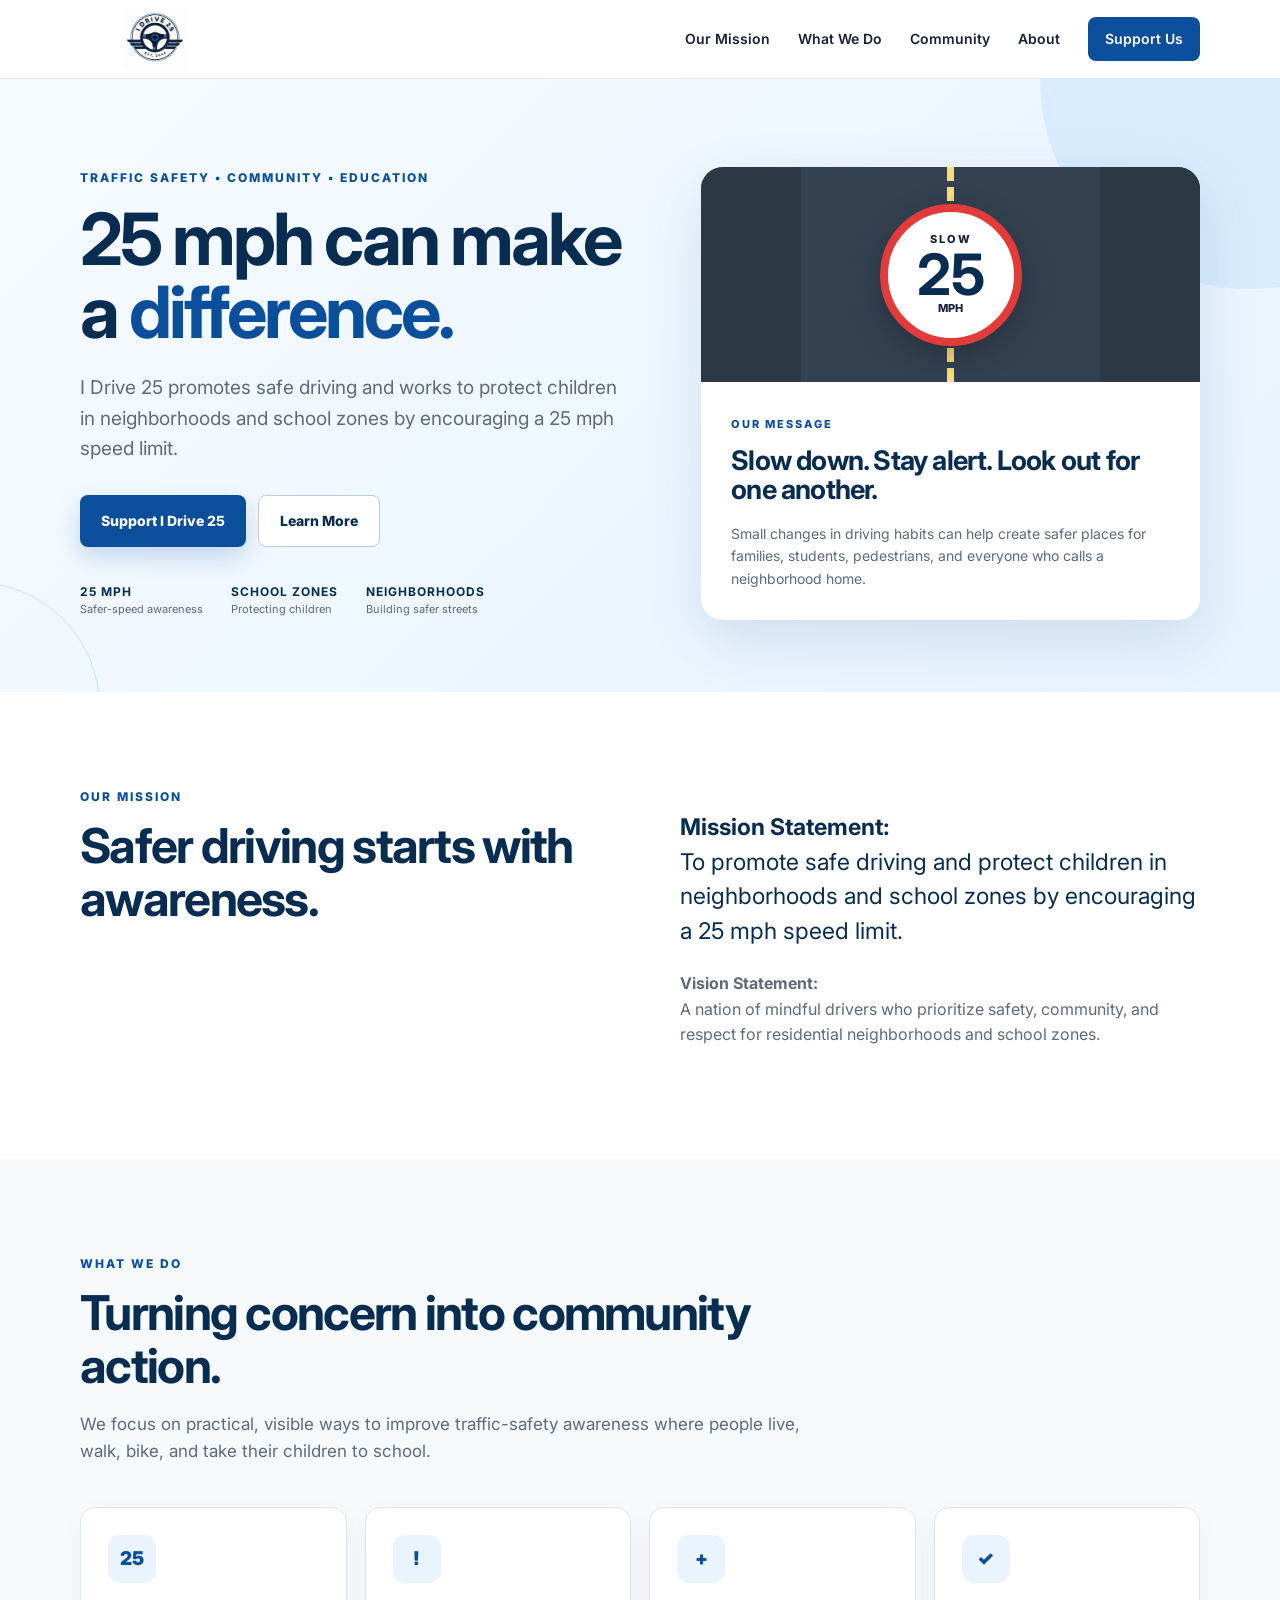
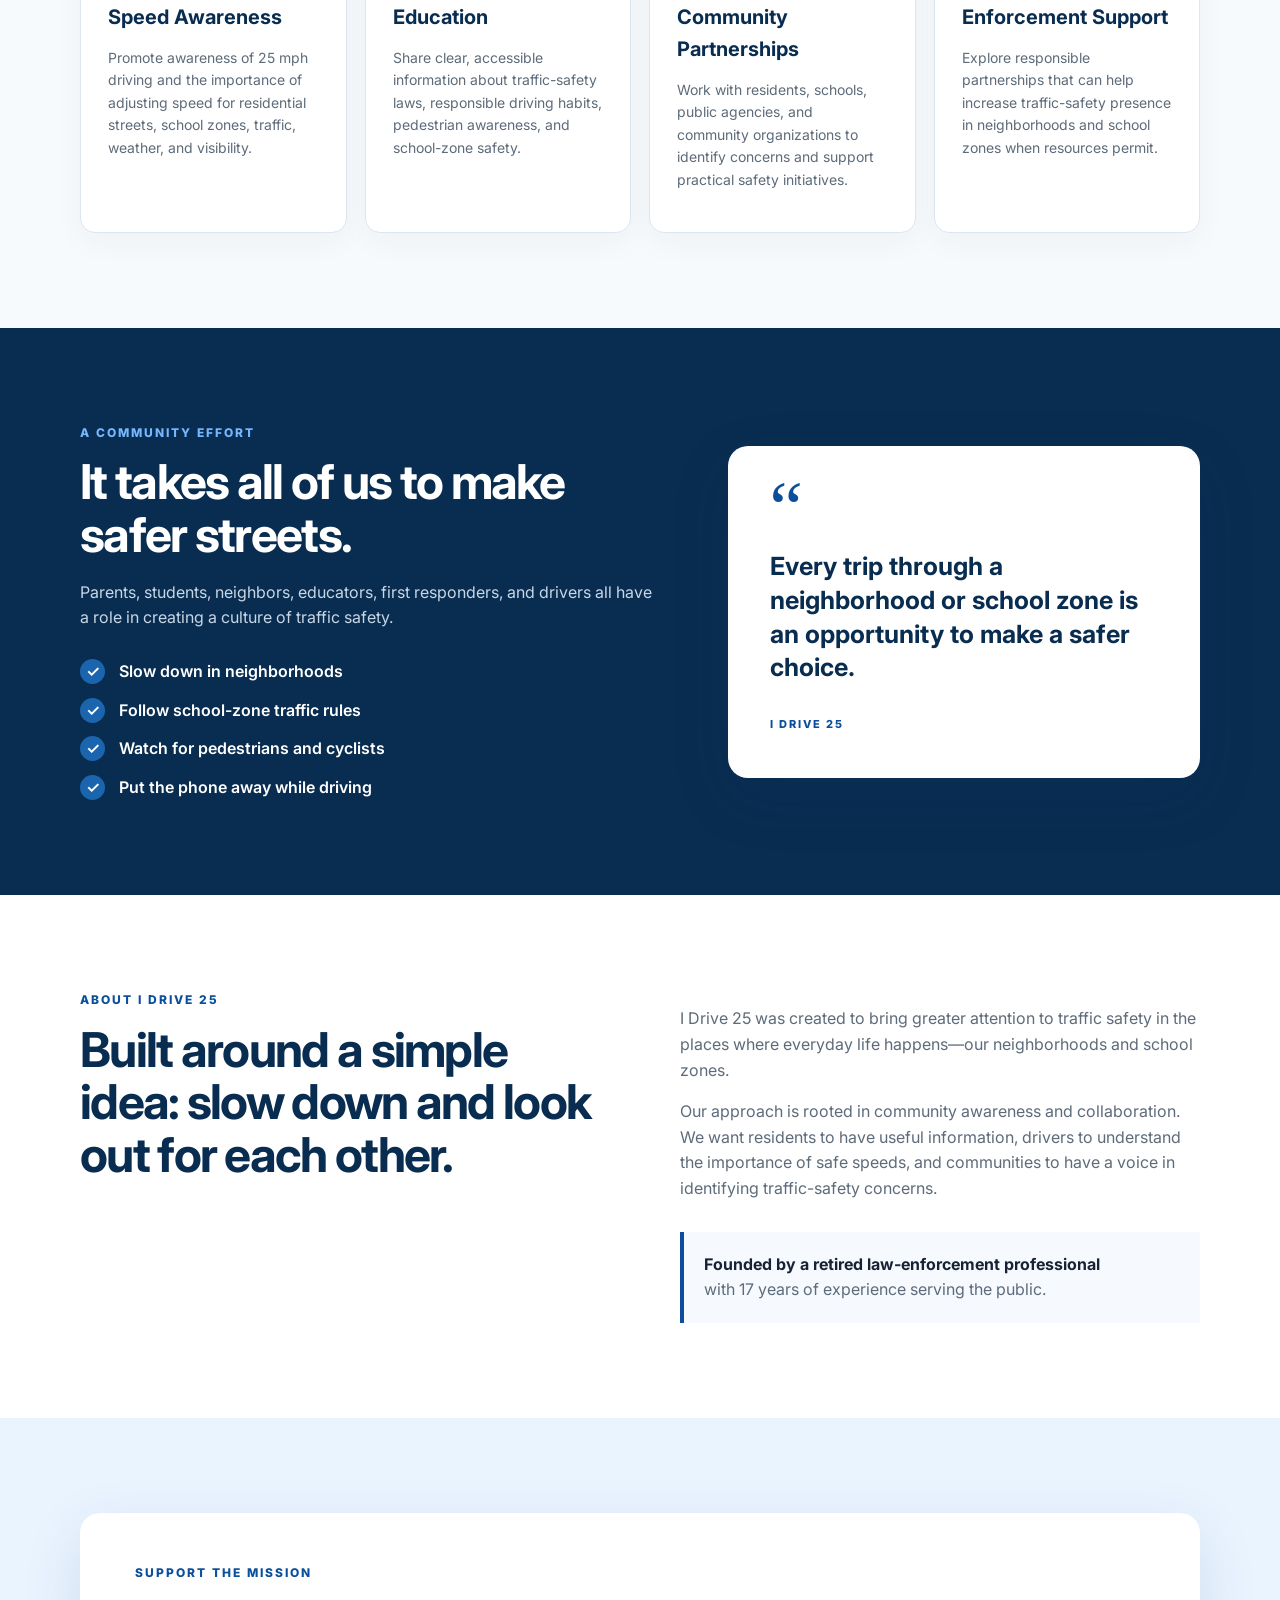
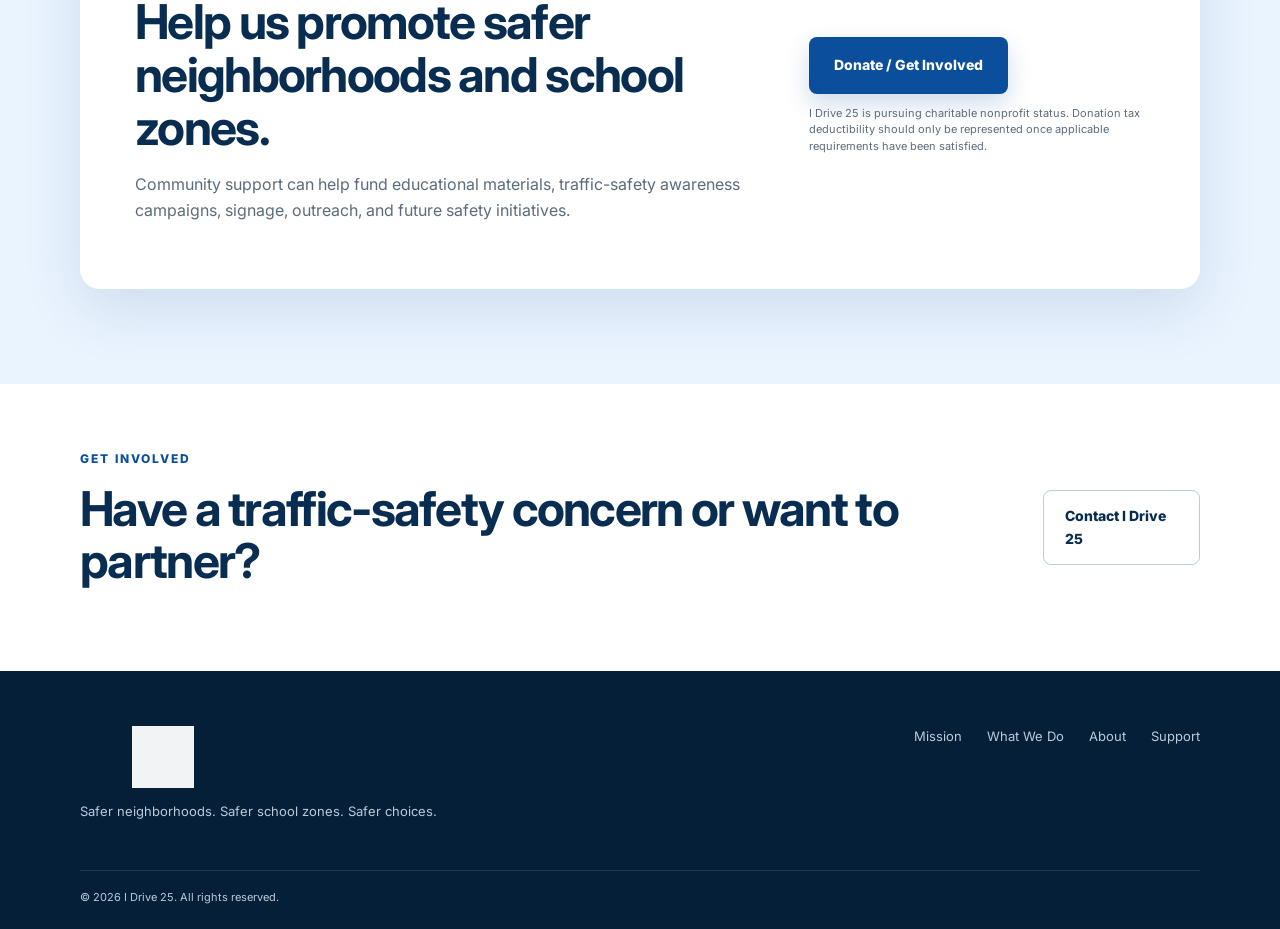
==== index.html @ 83988747 "Add files via upload" ====
<!DOCTYPE html>
<html lang="en">
<head>
  <meta charset="UTF-8">
  <meta name="viewport" content="width=device-width, initial-scale=1.0">
  <title>I Drive 25 | Safer Neighborhoods. Safer School Zones.</title>
  <meta name="description" content="I Drive 25 is a California nonprofit focused on traffic safety awareness, safer driving, and community support for neighborhoods and school zones.">
  <link rel="stylesheet" href="styles.css">
</head>
<body>
  <header class="site-header">
    <div class="container nav-wrap">
      <a class="brand" href="#top" aria-label="I Drive 25 home">
        <img src="logo.png" alt="I Drive 25 logo">
      </a>
      <button class="menu-toggle" aria-label="Open menu">☰</button>
      <nav class="nav">
        <a href="#mission">Our Mission</a>
        <a href="#approach">What We Do</a>
        <a href="#community">Community</a>
        <a href="#about">About</a>
        <a class="nav-button" href="#donate">Support Us</a>
      </nav>
    </div>
  </header>

  <main id="top">
    <section class="hero">
      <div class="hero-shape shape-one"></div>
      <div class="hero-shape shape-two"></div>
      <div class="container hero-grid">
        <div class="hero-copy">
          <div class="eyebrow">TRAFFIC SAFETY • COMMUNITY • EDUCATION</div>
          <h1>25 mph can make a <span>difference.</span></h1>
          <p class="lead">
            I Drive 25 promotes safe driving and works to protect children in neighborhoods and school zones by encouraging a 25 mph speed limit.
          </p>
          <div class="hero-actions">
            <a class="button primary" href="#donate">Support I Drive 25</a>
            <a class="button secondary" href="#mission">Learn More</a>
          </div>
          <div class="trust-row">
            <div><strong>25 MPH</strong><span>Safer-speed awareness</span></div>
            <div><strong>SCHOOL ZONES</strong><span>Protecting children</span></div>
            <div><strong>NEIGHBORHOODS</strong><span>Building safer streets</span></div>
          </div>
        </div>
        <div class="hero-card" aria-label="I Drive 25 message">
          <div class="road">
            <div class="road-line"></div>
            <div class="speed-sign"><small>SLOW</small><strong>25</strong><span>MPH</span></div>
          </div>
          <div class="hero-card-copy">
            <span class="mini-label">OUR MESSAGE</span>
            <h2>Slow down. Stay alert. Look out for one another.</h2>
            <p>Small changes in driving habits can help create safer places for families, students, pedestrians, and everyone who calls a neighborhood home.</p>
          </div>
        </div>
      </div>
    </section>

    <section id="mission" class="section mission">
      <div class="container two-col">
        <div>
          <div class="eyebrow">OUR MISSION</div>
          <h2>Safer driving starts with awareness.</h2>
        </div>
        <div>
          <p class="large"><strong>Mission Statement:</strong><br>To promote safe driving and protect children in neighborhoods and school zones by encouraging a 25 mph speed limit.</p>
          <p><strong>Vision Statement:</strong><br>A nation of mindful drivers who prioritize safety, community, and respect for residential neighborhoods and school zones.</p>
        </div>
      </div>
    </section>

    <section id="approach" class="section light">
      <div class="container">
        <div class="section-heading">
          <div class="eyebrow">WHAT WE DO</div>
          <h2>Turning concern into community action.</h2>
          <p>We focus on practical, visible ways to improve traffic-safety awareness where people live, walk, bike, and take their children to school.</p>
        </div>
        <div class="cards">
          <article class="card">
            <div class="icon">25</div>
            <h3>Speed Awareness</h3>
            <p>Promote awareness of 25 mph driving and the importance of adjusting speed for residential streets, school zones, traffic, weather, and visibility.</p>
          </article>
          <article class="card">
            <div class="icon">!</div>
            <h3>Education</h3>
            <p>Share clear, accessible information about traffic-safety laws, responsible driving habits, pedestrian awareness, and school-zone safety.</p>
          </article>
          <article class="card">
            <div class="icon">+</div>
            <h3>Community Partnerships</h3>
            <p>Work with residents, schools, public agencies, and community organizations to identify concerns and support practical safety initiatives.</p>
          </article>
          <article class="card">
            <div class="icon">✓</div>
            <h3>Enforcement Support</h3>
            <p>Explore responsible partnerships that can help increase traffic-safety presence in neighborhoods and school zones when resources permit.</p>
          </article>
        </div>
      </div>
    </section>

    <section id="community" class="section community">
      <div class="container community-grid">
        <div class="community-panel">
          <div class="eyebrow">A COMMUNITY EFFORT</div>
          <h2>It takes all of us to make safer streets.</h2>
          <p>Parents, students, neighbors, educators, first responders, and drivers all have a role in creating a culture of traffic safety.</p>
          <div class="check-list">
            <div><span>✓</span> Slow down in neighborhoods</div>
            <div><span>✓</span> Follow school-zone traffic rules</div>
            <div><span>✓</span> Watch for pedestrians and cyclists</div>
            <div><span>✓</span> Put the phone away while driving</div>
          </div>
        </div>
        <div class="quote-card">
          <div class="quote-mark">“</div>
          <p>Every trip through a neighborhood or school zone is an opportunity to make a safer choice.</p>
          <span>I DRIVE 25</span>
        </div>
      </div>
    </section>

    <section id="about" class="section about">
      <div class="container two-col">
        <div>
          <div class="eyebrow">ABOUT I DRIVE 25</div>
          <h2>Built around a simple idea: slow down and look out for each other.</h2>
        </div>
        <div>
          <p>I Drive 25 was created to bring greater attention to traffic safety in the places where everyday life happens—our neighborhoods and school zones.</p>
          <p>Our approach is rooted in community awareness and collaboration. We want residents to have useful information, drivers to understand the importance of safe speeds, and communities to have a voice in identifying traffic-safety concerns.</p>
          <div class="founder-note">
            <strong>Founded by a retired law-enforcement professional</strong>
            <span>with 17 years of experience serving the public.</span>
          </div>
        </div>
      </div>
    </section>

    <section id="donate" class="section donate">
      <div class="container donate-box">
        <div>
          <div class="eyebrow">SUPPORT THE MISSION</div>
          <h2>Help us promote safer neighborhoods and school zones.</h2>
          <p>Community support can help fund educational materials, traffic-safety awareness campaigns, signage, outreach, and future safety initiatives.</p>
        </div>
        <div class="donate-actions">
          <a class="button primary big" href="mailto:info@idrive25.org?subject=I%20Drive%2025%20Donation%20Information">Donate / Get Involved</a>
          <p class="small">I Drive 25 is pursuing charitable nonprofit status. Donation tax deductibility should only be represented once applicable requirements have been satisfied.</p>
        </div>
      </div>
    </section>

    <section class="section contact">
      <div class="container contact-inner">
        <div>
          <div class="eyebrow">GET INVOLVED</div>
          <h2>Have a traffic-safety concern or want to partner?</h2>
        </div>
        <a class="button secondary" href="mailto:info@idrive25.org">Contact I Drive 25</a>
      </div>
    </section>
  </main>

  <footer>
    <div class="container footer-grid">
      <div>
        <a class="brand footer-brand" href="#top"><img src="logo.png" alt="I Drive 25 logo"></a>
        <p>Safer neighborhoods. Safer school zones. Safer choices.</p>
      </div>
      <div class="footer-links">
        <a href="#mission">Mission</a>
        <a href="#approach">What We Do</a>
        <a href="#about">About</a>
        <a href="#donate">Support</a>
      </div>
    </div>
    <div class="container copyright">© 2026 I Drive 25. All rights reserved.</div>
  </footer>

  <script>
    const toggle = document.querySelector('.menu-toggle');
    const nav = document.querySelector('.nav');
    toggle.addEventListener('click', () => nav.classList.toggle('open'));
    document.querySelectorAll('.nav a').forEach(a => a.addEventListener('click', () => nav.classList.remove('open')));
  </script>
</body>
</html>
---- styles.css ----
@import url('https://fonts.googleapis.com/css2?family=Inter:wght@400;500;600;700;800;900&display=swap');

:root{
  --blue:#0b4f9c;
  --blue-dark:#07366c;
  --blue-light:#eaf4ff;
  --navy:#092d50;
  --ink:#172334;
  --muted:#5d6b7a;
  --white:#fff;
  --line:#dbe6f0;
  --shadow:0 20px 60px rgba(7,54,108,.12);
}
*{box-sizing:border-box}
html{scroll-behavior:smooth}
body{margin:0;font-family:Inter,Arial,sans-serif;color:var(--ink);line-height:1.6;background:#fff}
a{text-decoration:none;color:inherit}
.container{width:min(1120px,calc(100% - 40px));margin:auto}
.site-header{position:sticky;top:0;z-index:20;background:rgba(255,255,255,.94);backdrop-filter:blur(12px);border-bottom:1px solid rgba(219,230,240,.8)}
.nav-wrap{height:78px;display:flex;align-items:center;justify-content:space-between}
.brand{display:flex;align-items:center;gap:10px;font-weight:900}
.brand-wheel{width:46px;height:46px;border:5px solid var(--blue);border-radius:50%;display:grid;place-items:center;color:var(--blue);font-size:20px;position:relative}
.brand-wheel:before,.brand-wheel:after{content:"";position:absolute;background:var(--blue);border-radius:4px}
.brand-wheel:before{width:4px;height:56px}
.brand-wheel:after{height:4px;width:56px}
.brand-text{font-size:15px;letter-spacing:1.5px;line-height:1}
.brand-text span{display:block;color:var(--blue);font-size:25px;letter-spacing:0}
.nav{display:flex;align-items:center;gap:28px;font-size:14px;font-weight:600}
.nav a:hover{color:var(--blue)}
.nav-button{padding:11px 17px;background:var(--blue);color:#fff!important;border-radius:8px}
.menu-toggle{display:none;background:none;border:0;font-size:25px}
.hero{position:relative;overflow:hidden;background:linear-gradient(135deg,#f6fbff 0%,#e7f3ff 100%);padding:88px 0 72px}
.hero-grid{display:grid;grid-template-columns:1.05fr .95fr;gap:70px;align-items:center;position:relative;z-index:2}
.eyebrow{font-size:12px;font-weight:800;letter-spacing:2px;color:var(--blue);margin-bottom:14px}
h1{font-size:clamp(44px,6vw,72px);line-height:1.02;letter-spacing:-3px;margin:0 0 25px;color:var(--navy)}
h1 span{color:var(--blue)}
h2{font-size:clamp(31px,4vw,48px);line-height:1.1;letter-spacing:-1.7px;margin:0 0 18px;color:var(--navy)}
h3{font-size:20px;margin:18px 0 8px;color:var(--navy)}
.lead{font-size:19px;color:var(--muted);max-width:650px}
.hero-actions{display:flex;gap:12px;margin:30px 0 35px;flex-wrap:wrap}
.button{display:inline-flex;align-items:center;justify-content:center;padding:14px 21px;border-radius:8px;font-weight:800;font-size:14px;transition:.2s}
.button:hover{transform:translateY(-2px)}
.primary{background:var(--blue);color:#fff;box-shadow:0 10px 25px rgba(11,79,156,.2)}
.secondary{border:1px solid #b8cde1;color:var(--navy);background:#fff}
.big{padding:17px 25px}
.trust-row{display:flex;gap:28px;flex-wrap:wrap}
.trust-row div{display:flex;flex-direction:column}
.trust-row strong{font-size:12px;letter-spacing:1px;color:var(--navy)}
.trust-row span{font-size:11px;color:var(--muted)}
.hero-card{background:#fff;border-radius:22px;box-shadow:var(--shadow);overflow:hidden}
.road{height:215px;background:#344250;position:relative;display:grid;place-items:center}
.road:before,.road:after{content:"";position:absolute;top:0;bottom:0;width:20%;background:#2c3844}
.road:before{left:0}.road:after{right:0}
.road-line{position:absolute;width:8px;height:100%;border-left:7px dashed #f7df78}
.speed-sign{width:142px;height:142px;border-radius:50%;background:#fff;border:8px solid #e23b3b;display:flex;flex-direction:column;align-items:center;justify-content:center;box-shadow:0 10px 30px rgba(0,0,0,.25);z-index:2}
.speed-sign small{font-size:11px;font-weight:800;letter-spacing:2px}.speed-sign strong{font-size:57px;line-height:.9;color:var(--navy)}.speed-sign span{font-size:11px;font-weight:800}
.hero-card-copy{padding:28px 30px 30px}.mini-label{font-size:11px;font-weight:800;letter-spacing:2px;color:var(--blue)}
.hero-card-copy h2{font-size:27px;letter-spacing:-.8px;margin-top:10px}
.hero-card-copy p{color:var(--muted);font-size:14px;margin:0}
.shape-one{position:absolute;width:420px;height:420px;border-radius:50%;background:#d9ecff;right:-180px;top:-210px}.shape-two{position:absolute;width:250px;height:250px;border-radius:50%;border:1px solid #c7e2fa;left:-150px;bottom:-140px}
.section{padding:95px 0}
.light{background:#f7fafc}
.two-col{display:grid;grid-template-columns:1fr 1fr;gap:80px;align-items:start}
.large{font-size:23px;line-height:1.5;color:var(--navy)}
.two-col p:not(.large){color:var(--muted)}
.section-heading{max-width:720px;margin-bottom:42px}.section-heading p{color:var(--muted);font-size:17px}
.cards{display:grid;grid-template-columns:repeat(4,1fr);gap:18px}
.card{background:#fff;border:1px solid var(--line);padding:27px;border-radius:15px;box-shadow:0 10px 30px rgba(17,50,80,.04)}
.card p{font-size:14px;color:var(--muted)}
.icon{width:48px;height:48px;border-radius:12px;background:var(--blue-light);display:grid;place-items:center;color:var(--blue);font-weight:900;font-size:19px}
.community{background:var(--navy);color:#fff}
.community h2{color:#fff}.community .eyebrow{color:#75b8ff}.community p{color:#c8d7e7}
.community-grid{display:grid;grid-template-columns:1.1fr .9fr;gap:70px;align-items:center}
.check-list{display:grid;gap:13px;margin-top:28px}.check-list div{font-weight:600}.check-list span{display:inline-grid;place-items:center;width:25px;height:25px;border-radius:50%;background:#1b65ae;margin-right:10px}
.quote-card{background:#fff;color:var(--navy);border-radius:20px;padding:42px;box-shadow:var(--shadow)}.quote-mark{font-size:75px;line-height:.5;color:var(--blue);font-family:Georgia}.quote-card p{font-size:25px;line-height:1.35;color:var(--navy);font-weight:700}.quote-card span{font-size:11px;letter-spacing:2px;font-weight:800;color:var(--blue)}
.founder-note{margin-top:30px;padding:20px;border-left:4px solid var(--blue);background:#f6faff;display:flex;flex-direction:column}.founder-note span{color:var(--muted)}
.donate{background:var(--blue-light)}
.donate-box{background:#fff;border-radius:20px;padding:50px 55px;display:grid;grid-template-columns:1.3fr .7fr;gap:50px;align-items:center;box-shadow:var(--shadow)}
.donate-box p{color:var(--muted)}.donate-actions{display:flex;flex-direction:column;align-items:flex-start}.small{font-size:11px!important;line-height:1.5}
.contact{padding:65px 0}.contact-inner{display:flex;justify-content:space-between;align-items:center;gap:30px}
footer{background:#061f39;color:#b9cada;padding:55px 0 22px}.footer-grid{display:flex;justify-content:space-between;gap:40px}.footer-brand .brand-wheel{border-color:#fff;color:#fff}.footer-brand .brand-wheel:before,.footer-brand .brand-wheel:after{background:#fff}.footer-brand .brand-text{color:#fff}.footer-brand .brand-text span{color:#75b8ff}.footer-grid p{font-size:13px}.footer-links{display:flex;gap:25px;font-size:13px}.footer-links a:hover{color:#fff}.copyright{border-top:1px solid rgba(255,255,255,.1);margin-top:35px;padding-top:18px;font-size:11px}
@media(max-width:900px){.hero-grid,.two-col,.community-grid,.donate-box{grid-template-columns:1fr;gap:35px}.cards{grid-template-columns:1fr 1fr}.hero{padding-top:60px}.donate-box{padding:35px}}
@media(max-width:700px){.container{width:min(100% - 28px,1120px)}.nav{display:none;position:absolute;top:78px;left:0;right:0;background:#fff;padding:18px 20px;flex-direction:column;align-items:stretch;border-bottom:1px solid var(--line)}.nav.open{display:flex}.nav-button{text-align:center}.menu-toggle{display:block}.hero-grid{gap:40px}.trust-row{gap:18px}.cards{grid-template-columns:1fr}.section{padding:70px 0}.contact-inner,.footer-grid{flex-direction:column;align-items:flex-start}.footer-links{flex-wrap:wrap}h1{letter-spacing:-2px}}

/* Official I Drive 25 logo */
.brand img{display:block;width:150px;height:auto;max-height:62px;object-fit:contain}
.footer-brand img{width:165px;filter:brightness(0) invert(1);opacity:.95}
@media(max-width:700px){
  .brand img{width:132px;max-height:58px}
  .footer-brand img{width:145px}
}
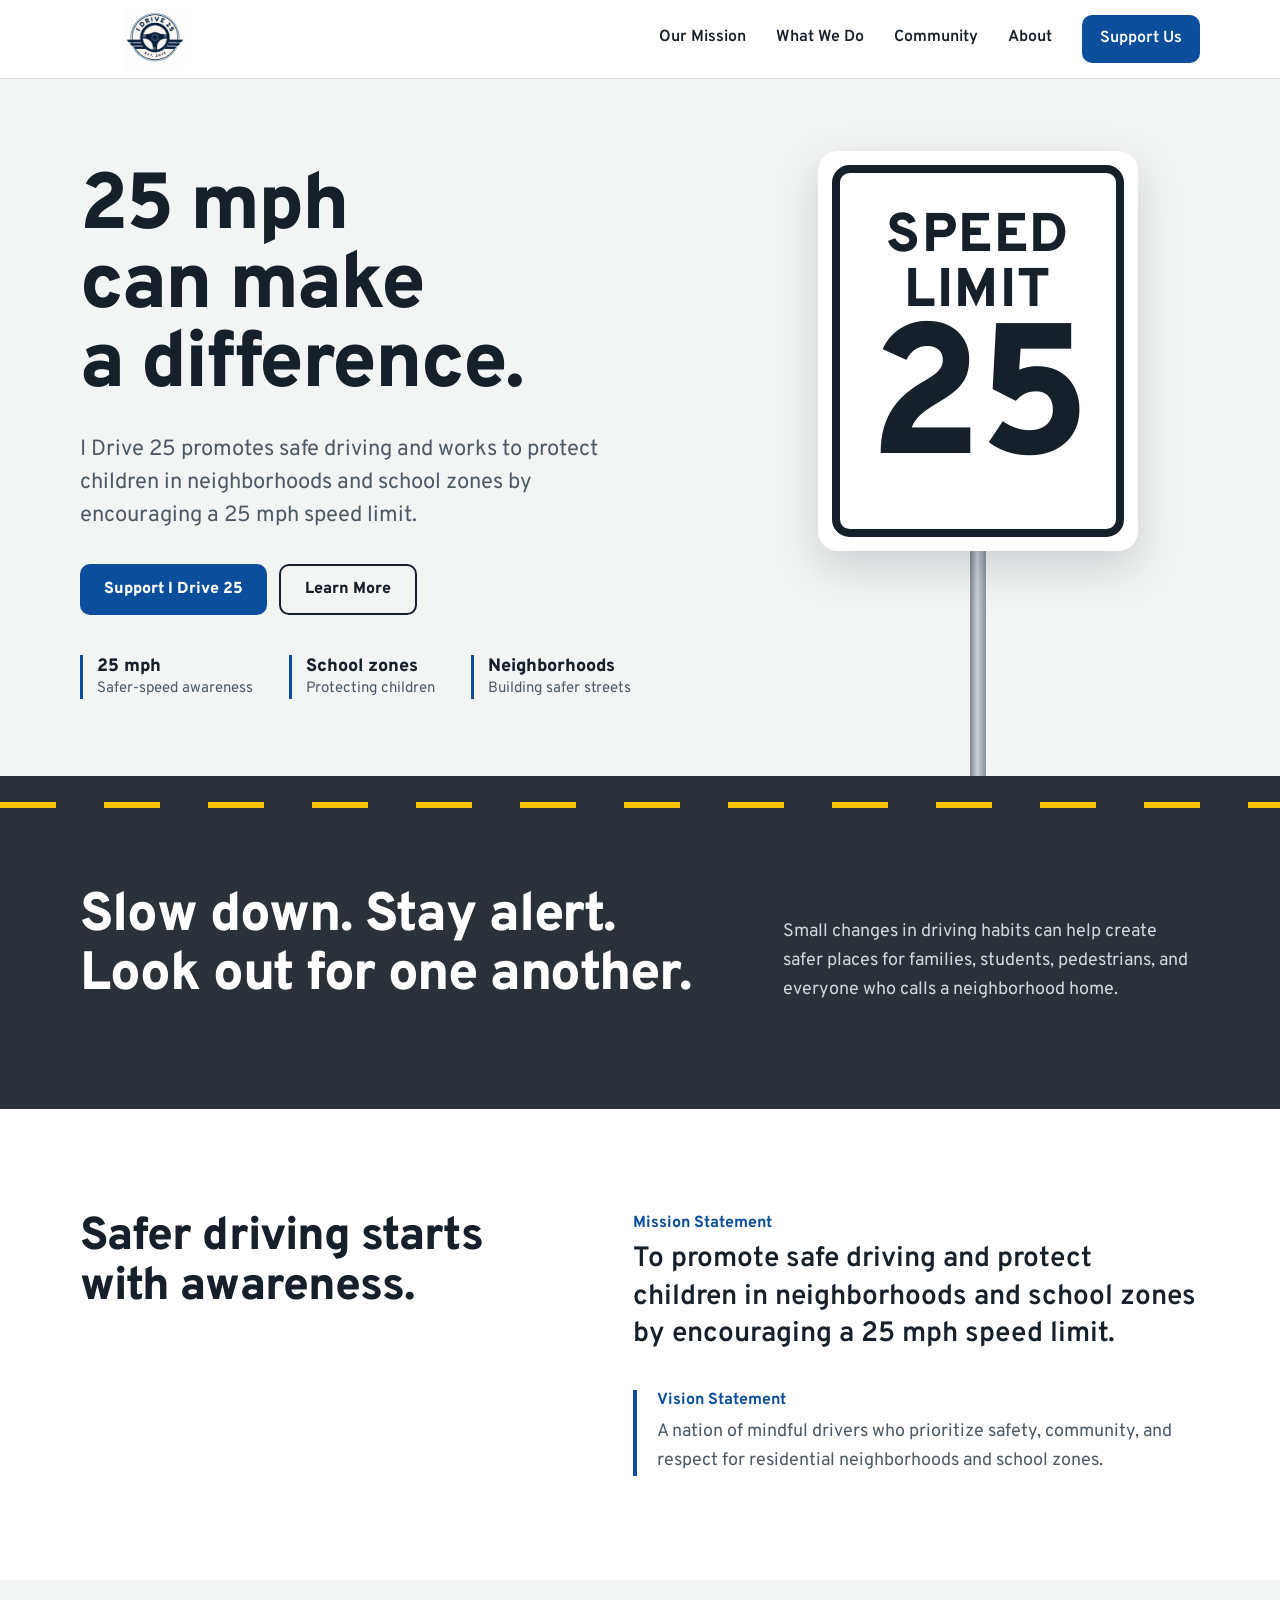
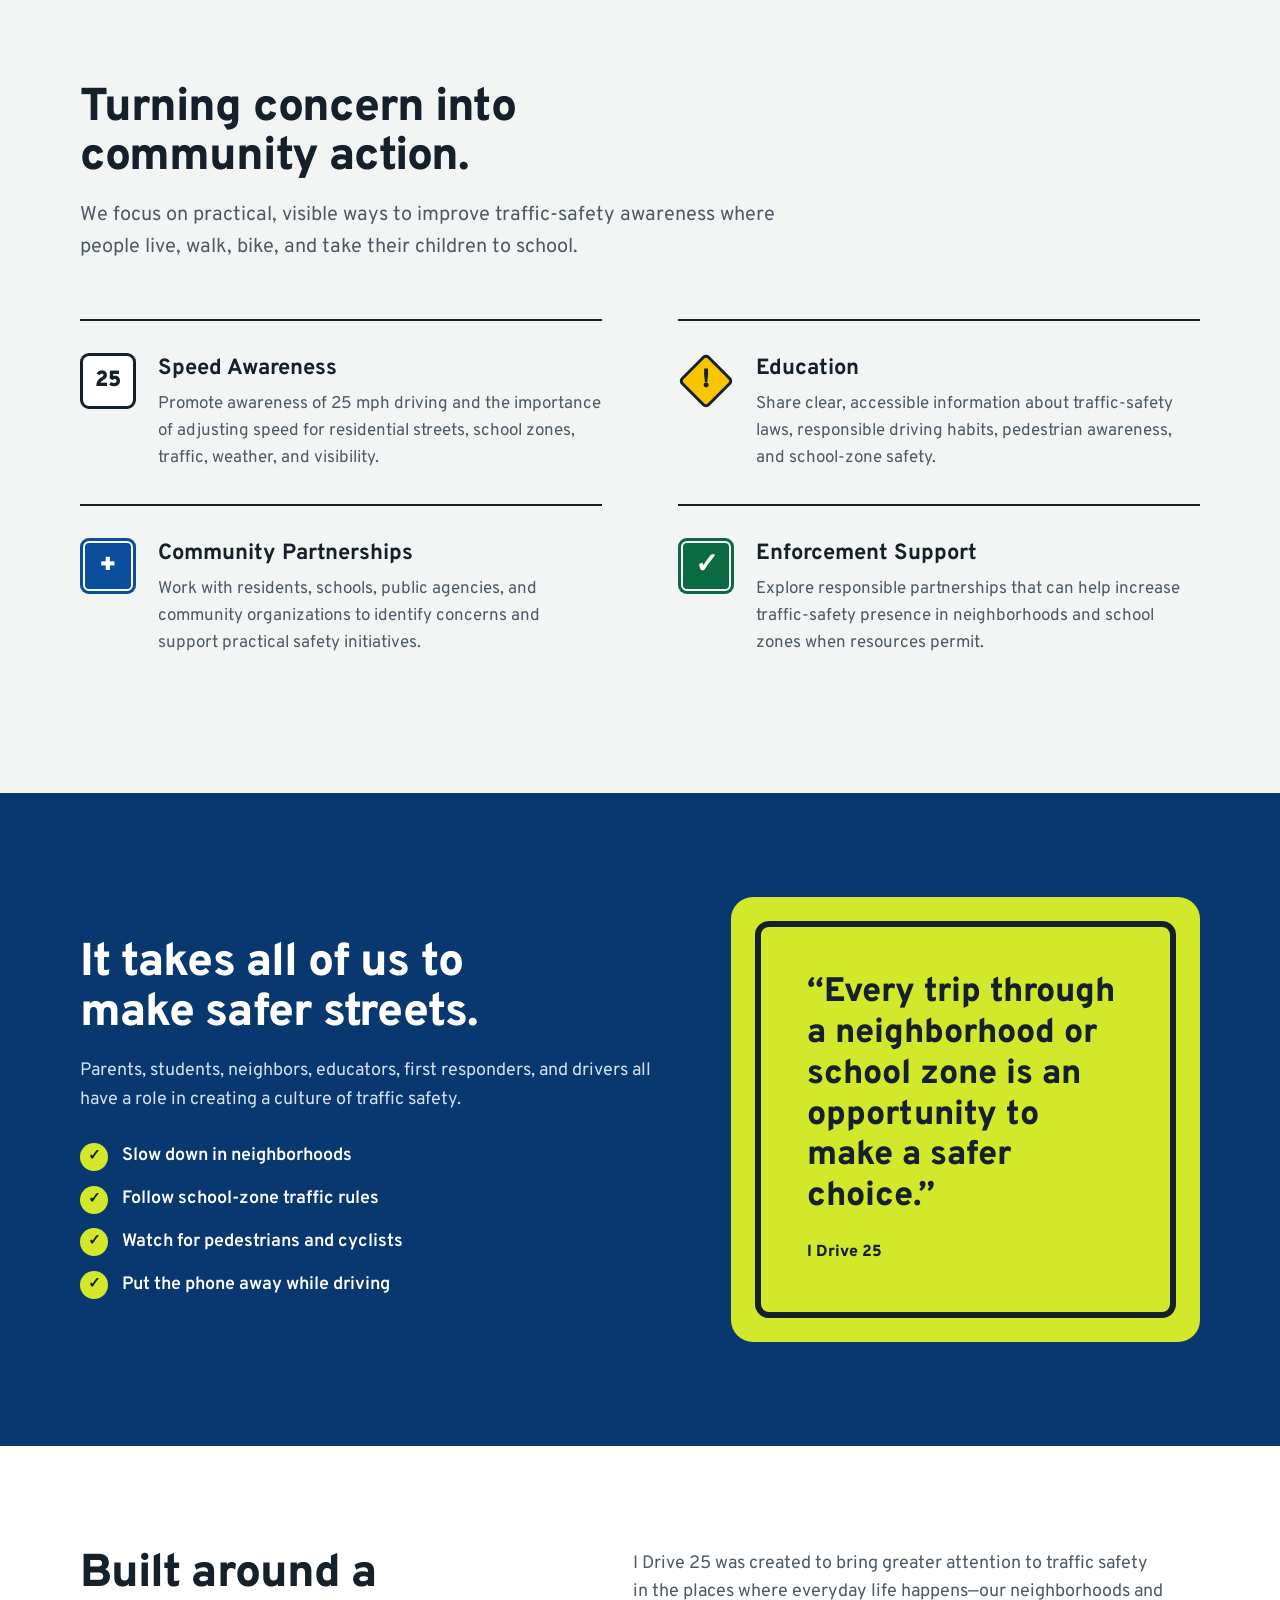
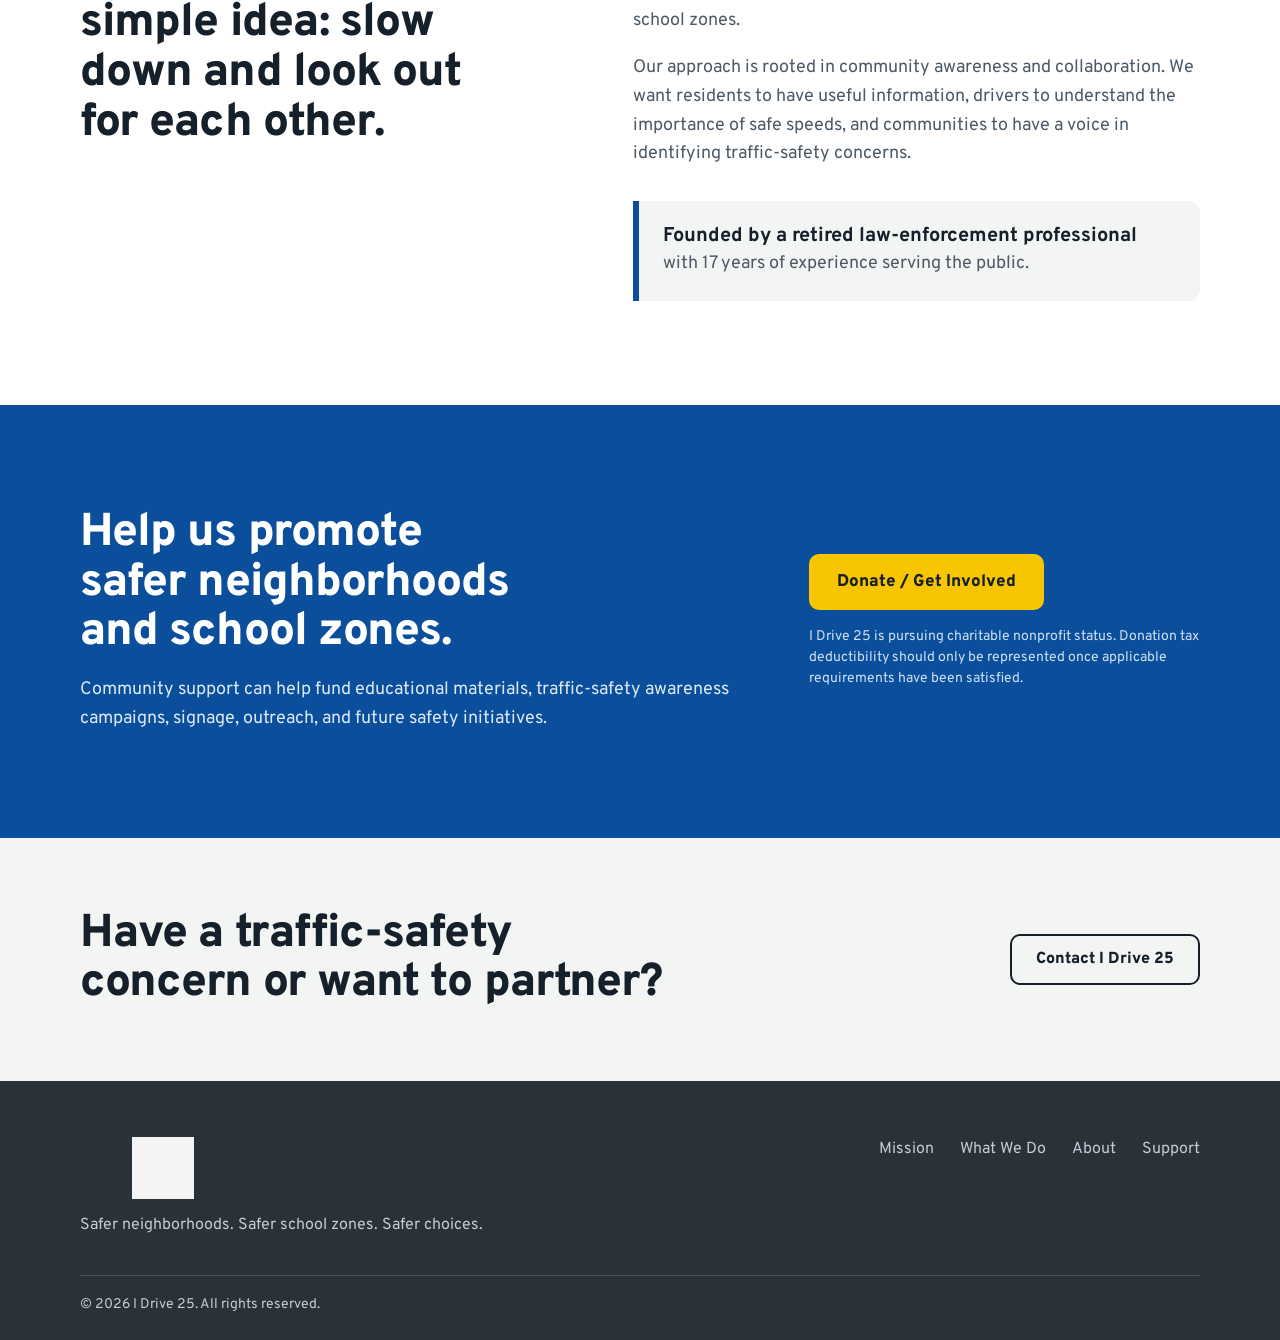
==== commit ef1e8813: "Add files via upload" ====
--- a/index.html
+++ b/index.html
@@ -5,16 +5,22 @@
   <meta name="viewport" content="width=device-width, initial-scale=1.0">
   <title>I Drive 25 | Safer Neighborhoods. Safer School Zones.</title>
   <meta name="description" content="I Drive 25 is a California nonprofit focused on traffic safety awareness, safer driving, and community support for neighborhoods and school zones.">
+  <meta name="theme-color" content="#0b4f9c">
+  <link rel="preconnect" href="https://fonts.googleapis.com">
+  <link rel="preconnect" href="https://fonts.gstatic.com" crossorigin>
+  <link rel="stylesheet" href="https://fonts.googleapis.com/css2?family=Overpass:wght@400;600;700;800;900&display=swap">
   <link rel="stylesheet" href="styles.css">
 </head>
 <body>
+  <a class="skip" href="#top">Skip to main content</a>
+
   <header class="site-header">
     <div class="container nav-wrap">
       <a class="brand" href="#top" aria-label="I Drive 25 home">
         <img src="logo.png" alt="I Drive 25 logo">
       </a>
-      <button class="menu-toggle" aria-label="Open menu">☰</button>
-      <nav class="nav">
+      <button class="menu-toggle" type="button" aria-label="Open menu" aria-expanded="false" aria-controls="site-nav">&#9776;</button>
+      <nav class="nav" id="site-nav">
         <a href="#mission">Our Mission</a>
         <a href="#approach">What We Do</a>
         <a href="#community">Community</a>
@@ -26,12 +32,9 @@
 
   <main id="top">
     <section class="hero">
-      <div class="hero-shape shape-one"></div>
-      <div class="hero-shape shape-two"></div>
       <div class="container hero-grid">
         <div class="hero-copy">
-          <div class="eyebrow">TRAFFIC SAFETY • COMMUNITY • EDUCATION</div>
-          <h1>25 mph can make a <span>difference.</span></h1>
+          <h1>25 mph can make a difference.</h1>
           <p class="lead">
             I Drive 25 promotes safe driving and works to protect children in neighborhoods and school zones by encouraging a 25 mph speed limit.
           </p>
@@ -39,66 +42,83 @@
             <a class="button primary" href="#donate">Support I Drive 25</a>
             <a class="button secondary" href="#mission">Learn More</a>
           </div>
-          <div class="trust-row">
-            <div><strong>25 MPH</strong><span>Safer-speed awareness</span></div>
-            <div><strong>SCHOOL ZONES</strong><span>Protecting children</span></div>
-            <div><strong>NEIGHBORHOODS</strong><span>Building safer streets</span></div>
-          </div>
-        </div>
-        <div class="hero-card" aria-label="I Drive 25 message">
-          <div class="road">
-            <div class="road-line"></div>
-            <div class="speed-sign"><small>SLOW</small><strong>25</strong><span>MPH</span></div>
-          </div>
-          <div class="hero-card-copy">
-            <span class="mini-label">OUR MESSAGE</span>
-            <h2>Slow down. Stay alert. Look out for one another.</h2>
-            <p>Small changes in driving habits can help create safer places for families, students, pedestrians, and everyone who calls a neighborhood home.</p>
-          </div>
-        </div>
+          <ul class="trust-row">
+            <li><strong>25 mph</strong><span>Safer-speed awareness</span></li>
+            <li><strong>School zones</strong><span>Protecting children</span></li>
+            <li><strong>Neighborhoods</strong><span>Building safer streets</span></li>
+          </ul>
+        </div>
+
+        <div class="hero-sign" aria-hidden="true">
+          <div class="sign">
+            <div class="sign-face">
+              <span class="sign-word">SPEED</span>
+              <span class="sign-word">LIMIT</span>
+              <span class="sign-num">25</span>
+            </div>
+          </div>
+          <div class="post"></div>
+        </div>
+      </div>
+    </section>
+
+    <section class="section message" aria-labelledby="message-heading">
+      <div class="container message-grid">
+        <h2 id="message-heading">Slow down. Stay alert. Look out for one another.</h2>
+        <p>Small changes in driving habits can help create safer places for families, students, pedestrians, and everyone who calls a neighborhood home.</p>
       </div>
     </section>
 
     <section id="mission" class="section mission">
       <div class="container two-col">
+        <h2>Safer driving starts with awareness.</h2>
         <div>
-          <div class="eyebrow">OUR MISSION</div>
-          <h2>Safer driving starts with awareness.</h2>
-        </div>
-        <div>
-          <p class="large"><strong>Mission Statement:</strong><br>To promote safe driving and protect children in neighborhoods and school zones by encouraging a 25 mph speed limit.</p>
-          <p><strong>Vision Statement:</strong><br>A nation of mindful drivers who prioritize safety, community, and respect for residential neighborhoods and school zones.</p>
-        </div>
-      </div>
-    </section>
-
-    <section id="approach" class="section light">
+          <div class="statement statement-lg">
+            <h3>Mission Statement</h3>
+            <p>To promote safe driving and protect children in neighborhoods and school zones by encouraging a 25 mph speed limit.</p>
+          </div>
+          <div class="statement statement-sm">
+            <h3>Vision Statement</h3>
+            <p>A nation of mindful drivers who prioritize safety, community, and respect for residential neighborhoods and school zones.</p>
+          </div>
+        </div>
+      </div>
+    </section>
+
+    <section id="approach" class="section paper">
       <div class="container">
         <div class="section-heading">
-          <div class="eyebrow">WHAT WE DO</div>
           <h2>Turning concern into community action.</h2>
           <p>We focus on practical, visible ways to improve traffic-safety awareness where people live, walk, bike, and take their children to school.</p>
         </div>
-        <div class="cards">
-          <article class="card">
-            <div class="icon">25</div>
-            <h3>Speed Awareness</h3>
-            <p>Promote awareness of 25 mph driving and the importance of adjusting speed for residential streets, school zones, traffic, weather, and visibility.</p>
-          </article>
-          <article class="card">
-            <div class="icon">!</div>
-            <h3>Education</h3>
-            <p>Share clear, accessible information about traffic-safety laws, responsible driving habits, pedestrian awareness, and school-zone safety.</p>
-          </article>
-          <article class="card">
-            <div class="icon">+</div>
-            <h3>Community Partnerships</h3>
-            <p>Work with residents, schools, public agencies, and community organizations to identify concerns and support practical safety initiatives.</p>
-          </article>
-          <article class="card">
-            <div class="icon">✓</div>
-            <h3>Enforcement Support</h3>
-            <p>Explore responsible partnerships that can help increase traffic-safety presence in neighborhoods and school zones when resources permit.</p>
+        <div class="programs">
+          <article class="program">
+            <div class="badge badge-speed" aria-hidden="true">25</div>
+            <div>
+              <h3>Speed Awareness</h3>
+              <p>Promote awareness of 25 mph driving and the importance of adjusting speed for residential streets, school zones, traffic, weather, and visibility.</p>
+            </div>
+          </article>
+          <article class="program">
+            <div class="badge badge-warn" aria-hidden="true">!</div>
+            <div>
+              <h3>Education</h3>
+              <p>Share clear, accessible information about traffic-safety laws, responsible driving habits, pedestrian awareness, and school-zone safety.</p>
+            </div>
+          </article>
+          <article class="program">
+            <div class="badge badge-blue" aria-hidden="true">+</div>
+            <div>
+              <h3>Community Partnerships</h3>
+              <p>Work with residents, schools, public agencies, and community organizations to identify concerns and support practical safety initiatives.</p>
+            </div>
+          </article>
+          <article class="program">
+            <div class="badge badge-green" aria-hidden="true">&#10003;</div>
+            <div>
+              <h3>Enforcement Support</h3>
+              <p>Explore responsible partnerships that can help increase traffic-safety presence in neighborhoods and school zones when resources permit.</p>
+            </div>
           </article>
         </div>
       </div>
@@ -106,33 +126,32 @@
 
     <section id="community" class="section community">
       <div class="container community-grid">
-        <div class="community-panel">
-          <div class="eyebrow">A COMMUNITY EFFORT</div>
+        <div>
           <h2>It takes all of us to make safer streets.</h2>
           <p>Parents, students, neighbors, educators, first responders, and drivers all have a role in creating a culture of traffic safety.</p>
-          <div class="check-list">
-            <div><span>✓</span> Slow down in neighborhoods</div>
-            <div><span>✓</span> Follow school-zone traffic rules</div>
-            <div><span>✓</span> Watch for pedestrians and cyclists</div>
-            <div><span>✓</span> Put the phone away while driving</div>
-          </div>
-        </div>
-        <div class="quote-card">
-          <div class="quote-mark">“</div>
-          <p>Every trip through a neighborhood or school zone is an opportunity to make a safer choice.</p>
-          <span>I DRIVE 25</span>
-        </div>
+          <ul class="check-list">
+            <li><span aria-hidden="true">&#10003;</span>Slow down in neighborhoods</li>
+            <li><span aria-hidden="true">&#10003;</span>Follow school-zone traffic rules</li>
+            <li><span aria-hidden="true">&#10003;</span>Watch for pedestrians and cyclists</li>
+            <li><span aria-hidden="true">&#10003;</span>Put the phone away while driving</li>
+          </ul>
+        </div>
+        <figure class="school-sign">
+          <div class="school-sign-inner">
+            <blockquote>
+              <p>&ldquo;Every trip through a neighborhood or school zone is an opportunity to make a safer choice.&rdquo;</p>
+            </blockquote>
+            <figcaption>I Drive 25</figcaption>
+          </div>
+        </figure>
       </div>
     </section>
 
     <section id="about" class="section about">
       <div class="container two-col">
-        <div>
-          <div class="eyebrow">ABOUT I DRIVE 25</div>
-          <h2>Built around a simple idea: slow down and look out for each other.</h2>
-        </div>
-        <div>
-          <p>I Drive 25 was created to bring greater attention to traffic safety in the places where everyday life happens—our neighborhoods and school zones.</p>
+        <h2>Built around a simple idea: slow down and look out for each other.</h2>
+        <div class="prose">
+          <p>I Drive 25 was created to bring greater attention to traffic safety in the places where everyday life happens&mdash;our neighborhoods and school zones.</p>
           <p>Our approach is rooted in community awareness and collaboration. We want residents to have useful information, drivers to understand the importance of safe speeds, and communities to have a voice in identifying traffic-safety concerns.</p>
           <div class="founder-note">
             <strong>Founded by a retired law-enforcement professional</strong>
@@ -143,31 +162,27 @@
     </section>
 
     <section id="donate" class="section donate">
-      <div class="container donate-box">
+      <div class="container donate-grid">
         <div>
-          <div class="eyebrow">SUPPORT THE MISSION</div>
           <h2>Help us promote safer neighborhoods and school zones.</h2>
           <p>Community support can help fund educational materials, traffic-safety awareness campaigns, signage, outreach, and future safety initiatives.</p>
         </div>
         <div class="donate-actions">
-          <a class="button primary big" href="mailto:info@idrive25.org?subject=I%20Drive%2025%20Donation%20Information">Donate / Get Involved</a>
-          <p class="small">I Drive 25 is pursuing charitable nonprofit status. Donation tax deductibility should only be represented once applicable requirements have been satisfied.</p>
+          <a class="button accent big" href="mailto:info@idrive25.org?subject=I%20Drive%2025%20Donation%20Information">Donate / Get Involved</a>
+          <p class="fine-print">I Drive 25 is pursuing charitable nonprofit status. Donation tax deductibility should only be represented once applicable requirements have been satisfied.</p>
         </div>
       </div>
     </section>
 
     <section class="section contact">
       <div class="container contact-inner">
-        <div>
-          <div class="eyebrow">GET INVOLVED</div>
-          <h2>Have a traffic-safety concern or want to partner?</h2>
-        </div>
+        <h2>Have a traffic-safety concern or want to partner?</h2>
         <a class="button secondary" href="mailto:info@idrive25.org">Contact I Drive 25</a>
       </div>
     </section>
   </main>
 
-  <footer>
+  <footer class="site-footer">
     <div class="container footer-grid">
       <div>
         <a class="brand footer-brand" href="#top"><img src="logo.png" alt="I Drive 25 logo"></a>
@@ -180,14 +195,21 @@
         <a href="#donate">Support</a>
       </div>
     </div>
-    <div class="container copyright">© 2026 I Drive 25. All rights reserved.</div>
+    <div class="container copyright">&copy; 2026 I Drive 25. All rights reserved.</div>
   </footer>
 
   <script>
     const toggle = document.querySelector('.menu-toggle');
     const nav = document.querySelector('.nav');
-    toggle.addEventListener('click', () => nav.classList.toggle('open'));
-    document.querySelectorAll('.nav a').forEach(a => a.addEventListener('click', () => nav.classList.remove('open')));
+
+    function setMenu(open) {
+      nav.classList.toggle('open', open);
+      toggle.setAttribute('aria-expanded', String(open));
+    }
+
+    toggle.addEventListener('click', () => setMenu(!nav.classList.contains('open')));
+    document.querySelectorAll('.nav a').forEach(a => a.addEventListener('click', () => setMenu(false)));
+    document.addEventListener('keydown', e => { if (e.key === 'Escape') setMenu(false); });
   </script>
 </body>
 </html>
--- a/styles.css
+++ b/styles.css
@@ -1,91 +1,309 @@
-@import url('https://fonts.googleapis.com/css2?family=Inter:wght@400;500;600;700;800;900&display=swap');
+/* I Drive 25 — design built around U.S. road-sign language.
+   Type: Overpass (the open-source cousin of Highway Gothic, the typeface of American road signs).
+   Color: brand blue, sign white, asphalt gray, warning yellow, and school-zone yellow-green. */
 
 :root{
+  --ink:#16202a;
+  --muted:#4d5a66;
+  --paper:#f3f5f4;
+  --line:#d8dfe3;
   --blue:#0b4f9c;
-  --blue-dark:#07366c;
-  --blue-light:#eaf4ff;
-  --navy:#092d50;
-  --ink:#172334;
-  --muted:#5d6b7a;
-  --white:#fff;
-  --line:#dbe6f0;
-  --shadow:0 20px 60px rgba(7,54,108,.12);
-}
+  --blue-hover:#083f7f;
+  --blue-deep:#08386f;
+  --asphalt:#2a3138;
+  --sign-yellow:#f7c600;
+  --school:#d2e82a;
+  --guide-green:#0a6b43;
+}
+
 *{box-sizing:border-box}
-html{scroll-behavior:smooth}
-body{margin:0;font-family:Inter,Arial,sans-serif;color:var(--ink);line-height:1.6;background:#fff}
-a{text-decoration:none;color:inherit}
-.container{width:min(1120px,calc(100% - 40px));margin:auto}
-.site-header{position:sticky;top:0;z-index:20;background:rgba(255,255,255,.94);backdrop-filter:blur(12px);border-bottom:1px solid rgba(219,230,240,.8)}
-.nav-wrap{height:78px;display:flex;align-items:center;justify-content:space-between}
-.brand{display:flex;align-items:center;gap:10px;font-weight:900}
-.brand-wheel{width:46px;height:46px;border:5px solid var(--blue);border-radius:50%;display:grid;place-items:center;color:var(--blue);font-size:20px;position:relative}
-.brand-wheel:before,.brand-wheel:after{content:"";position:absolute;background:var(--blue);border-radius:4px}
-.brand-wheel:before{width:4px;height:56px}
-.brand-wheel:after{height:4px;width:56px}
-.brand-text{font-size:15px;letter-spacing:1.5px;line-height:1}
-.brand-text span{display:block;color:var(--blue);font-size:25px;letter-spacing:0}
-.nav{display:flex;align-items:center;gap:28px;font-size:14px;font-weight:600}
-.nav a:hover{color:var(--blue)}
-.nav-button{padding:11px 17px;background:var(--blue);color:#fff!important;border-radius:8px}
-.menu-toggle{display:none;background:none;border:0;font-size:25px}
-.hero{position:relative;overflow:hidden;background:linear-gradient(135deg,#f6fbff 0%,#e7f3ff 100%);padding:88px 0 72px}
-.hero-grid{display:grid;grid-template-columns:1.05fr .95fr;gap:70px;align-items:center;position:relative;z-index:2}
-.eyebrow{font-size:12px;font-weight:800;letter-spacing:2px;color:var(--blue);margin-bottom:14px}
-h1{font-size:clamp(44px,6vw,72px);line-height:1.02;letter-spacing:-3px;margin:0 0 25px;color:var(--navy)}
-h1 span{color:var(--blue)}
-h2{font-size:clamp(31px,4vw,48px);line-height:1.1;letter-spacing:-1.7px;margin:0 0 18px;color:var(--navy)}
-h3{font-size:20px;margin:18px 0 8px;color:var(--navy)}
-.lead{font-size:19px;color:var(--muted);max-width:650px}
-.hero-actions{display:flex;gap:12px;margin:30px 0 35px;flex-wrap:wrap}
-.button{display:inline-flex;align-items:center;justify-content:center;padding:14px 21px;border-radius:8px;font-weight:800;font-size:14px;transition:.2s}
-.button:hover{transform:translateY(-2px)}
-.primary{background:var(--blue);color:#fff;box-shadow:0 10px 25px rgba(11,79,156,.2)}
-.secondary{border:1px solid #b8cde1;color:var(--navy);background:#fff}
-.big{padding:17px 25px}
-.trust-row{display:flex;gap:28px;flex-wrap:wrap}
-.trust-row div{display:flex;flex-direction:column}
-.trust-row strong{font-size:12px;letter-spacing:1px;color:var(--navy)}
-.trust-row span{font-size:11px;color:var(--muted)}
-.hero-card{background:#fff;border-radius:22px;box-shadow:var(--shadow);overflow:hidden}
-.road{height:215px;background:#344250;position:relative;display:grid;place-items:center}
-.road:before,.road:after{content:"";position:absolute;top:0;bottom:0;width:20%;background:#2c3844}
-.road:before{left:0}.road:after{right:0}
-.road-line{position:absolute;width:8px;height:100%;border-left:7px dashed #f7df78}
-.speed-sign{width:142px;height:142px;border-radius:50%;background:#fff;border:8px solid #e23b3b;display:flex;flex-direction:column;align-items:center;justify-content:center;box-shadow:0 10px 30px rgba(0,0,0,.25);z-index:2}
-.speed-sign small{font-size:11px;font-weight:800;letter-spacing:2px}.speed-sign strong{font-size:57px;line-height:.9;color:var(--navy)}.speed-sign span{font-size:11px;font-weight:800}
-.hero-card-copy{padding:28px 30px 30px}.mini-label{font-size:11px;font-weight:800;letter-spacing:2px;color:var(--blue)}
-.hero-card-copy h2{font-size:27px;letter-spacing:-.8px;margin-top:10px}
-.hero-card-copy p{color:var(--muted);font-size:14px;margin:0}
-.shape-one{position:absolute;width:420px;height:420px;border-radius:50%;background:#d9ecff;right:-180px;top:-210px}.shape-two{position:absolute;width:250px;height:250px;border-radius:50%;border:1px solid #c7e2fa;left:-150px;bottom:-140px}
-.section{padding:95px 0}
-.light{background:#f7fafc}
-.two-col{display:grid;grid-template-columns:1fr 1fr;gap:80px;align-items:start}
-.large{font-size:23px;line-height:1.5;color:var(--navy)}
-.two-col p:not(.large){color:var(--muted)}
-.section-heading{max-width:720px;margin-bottom:42px}.section-heading p{color:var(--muted);font-size:17px}
-.cards{display:grid;grid-template-columns:repeat(4,1fr);gap:18px}
-.card{background:#fff;border:1px solid var(--line);padding:27px;border-radius:15px;box-shadow:0 10px 30px rgba(17,50,80,.04)}
-.card p{font-size:14px;color:var(--muted)}
-.icon{width:48px;height:48px;border-radius:12px;background:var(--blue-light);display:grid;place-items:center;color:var(--blue);font-weight:900;font-size:19px}
-.community{background:var(--navy);color:#fff}
-.community h2{color:#fff}.community .eyebrow{color:#75b8ff}.community p{color:#c8d7e7}
-.community-grid{display:grid;grid-template-columns:1.1fr .9fr;gap:70px;align-items:center}
-.check-list{display:grid;gap:13px;margin-top:28px}.check-list div{font-weight:600}.check-list span{display:inline-grid;place-items:center;width:25px;height:25px;border-radius:50%;background:#1b65ae;margin-right:10px}
-.quote-card{background:#fff;color:var(--navy);border-radius:20px;padding:42px;box-shadow:var(--shadow)}.quote-mark{font-size:75px;line-height:.5;color:var(--blue);font-family:Georgia}.quote-card p{font-size:25px;line-height:1.35;color:var(--navy);font-weight:700}.quote-card span{font-size:11px;letter-spacing:2px;font-weight:800;color:var(--blue)}
-.founder-note{margin-top:30px;padding:20px;border-left:4px solid var(--blue);background:#f6faff;display:flex;flex-direction:column}.founder-note span{color:var(--muted)}
-.donate{background:var(--blue-light)}
-.donate-box{background:#fff;border-radius:20px;padding:50px 55px;display:grid;grid-template-columns:1.3fr .7fr;gap:50px;align-items:center;box-shadow:var(--shadow)}
-.donate-box p{color:var(--muted)}.donate-actions{display:flex;flex-direction:column;align-items:flex-start}.small{font-size:11px!important;line-height:1.5}
-.contact{padding:65px 0}.contact-inner{display:flex;justify-content:space-between;align-items:center;gap:30px}
-footer{background:#061f39;color:#b9cada;padding:55px 0 22px}.footer-grid{display:flex;justify-content:space-between;gap:40px}.footer-brand .brand-wheel{border-color:#fff;color:#fff}.footer-brand .brand-wheel:before,.footer-brand .brand-wheel:after{background:#fff}.footer-brand .brand-text{color:#fff}.footer-brand .brand-text span{color:#75b8ff}.footer-grid p{font-size:13px}.footer-links{display:flex;gap:25px;font-size:13px}.footer-links a:hover{color:#fff}.copyright{border-top:1px solid rgba(255,255,255,.1);margin-top:35px;padding-top:18px;font-size:11px}
-@media(max-width:900px){.hero-grid,.two-col,.community-grid,.donate-box{grid-template-columns:1fr;gap:35px}.cards{grid-template-columns:1fr 1fr}.hero{padding-top:60px}.donate-box{padding:35px}}
-@media(max-width:700px){.container{width:min(100% - 28px,1120px)}.nav{display:none;position:absolute;top:78px;left:0;right:0;background:#fff;padding:18px 20px;flex-direction:column;align-items:stretch;border-bottom:1px solid var(--line)}.nav.open{display:flex}.nav-button{text-align:center}.menu-toggle{display:block}.hero-grid{gap:40px}.trust-row{gap:18px}.cards{grid-template-columns:1fr}.section{padding:70px 0}.contact-inner,.footer-grid{flex-direction:column;align-items:flex-start}.footer-links{flex-wrap:wrap}h1{letter-spacing:-2px}}
-
-/* Official I Drive 25 logo */
+html{scroll-behavior:smooth;scroll-padding-top:90px}
+body{
+  margin:0;
+  font-family:"Overpass","Helvetica Neue",Arial,sans-serif;
+  font-size:18px;
+  line-height:1.6;
+  color:var(--ink);
+  background:#fff;
+  -webkit-font-smoothing:antialiased;
+}
+img{max-width:100%}
+a{color:inherit;text-decoration:none}
+p{text-wrap:pretty}
+:focus-visible{outline:3px solid var(--blue);outline-offset:3px}
+.message :focus-visible,.community :focus-visible,.donate :focus-visible,.site-footer :focus-visible{outline-color:var(--sign-yellow)}
+
+.skip{position:absolute;left:12px;top:-64px;z-index:50;padding:10px 16px;border-radius:8px;background:var(--ink);color:#fff;font-weight:700}
+.skip:focus{top:12px}
+
+.container{width:min(1120px,calc(100% - 40px));margin-inline:auto}
+
+/* Type scale */
+h1{
+  font-size:clamp(44px,6.2vw,80px);
+  line-height:1;
+  letter-spacing:-.025em;
+  font-weight:800;
+  margin:0 0 26px;
+  color:var(--ink);
+  text-wrap:balance;
+}
+h2{
+  font-size:clamp(30px,3.8vw,46px);
+  line-height:1.08;
+  letter-spacing:-.02em;
+  font-weight:800;
+  margin:0 0 18px;
+  color:var(--ink);
+  text-wrap:balance;
+}
+h3{font-size:22px;line-height:1.25;font-weight:700;margin:0 0 8px;color:var(--ink)}
+
+/* Header */
+.site-header{
+  position:sticky;top:0;z-index:20;
+  background:rgba(255,255,255,.96);
+  backdrop-filter:blur(10px);
+  border-bottom:1px solid var(--line);
+}
+.nav-wrap{height:78px;display:flex;align-items:center;justify-content:space-between;gap:24px}
+.brand{display:flex;align-items:center}
 .brand img{display:block;width:150px;height:auto;max-height:62px;object-fit:contain}
+.nav{display:flex;align-items:center;gap:30px;font-size:16px;font-weight:600}
+.nav a{padding:6px 0;border-bottom:2px solid transparent}
+.nav a:hover{border-bottom-color:var(--sign-yellow)}
+.nav .nav-button{padding:11px 18px;border-radius:10px;background:var(--blue);color:#fff;border-bottom:0}
+.nav .nav-button:hover{background:var(--blue-hover)}
+.menu-toggle{
+  display:none;
+  background:none;border:0;border-radius:8px;
+  padding:8px 10px;
+  font:inherit;font-size:26px;line-height:1;
+  color:var(--ink);cursor:pointer;
+}
+
+/* Buttons */
+.button{
+  display:inline-flex;align-items:center;justify-content:center;
+  padding:14px 24px;
+  border-radius:10px;
+  font-weight:800;font-size:16px;line-height:1.2;
+  transition:background-color .15s,color .15s,border-color .15s;
+}
+.button.primary{background:var(--blue);color:#fff}
+.button.primary:hover{background:var(--blue-hover)}
+.button.secondary{border:2px solid var(--ink);color:var(--ink);background:transparent}
+.button.secondary:hover{background:var(--ink);color:#fff}
+.button.accent{background:var(--sign-yellow);color:var(--ink)}
+.button.accent:hover{background:#ffd633}
+.button.big{padding:18px 28px;font-size:17px}
+
+/* Hero: the speed-limit sign is the one bold moment on the page */
+.hero{background:var(--paper);overflow:hidden}
+.hero-grid{
+  display:grid;
+  grid-template-columns:minmax(0,1.15fr) minmax(0,.85fr);
+  gap:clamp(32px,6vw,90px);
+  align-items:stretch;
+}
+.hero-copy{padding:clamp(48px,7vw,96px) 0 clamp(48px,6vw,80px)}
+.lead{font-size:clamp(19px,1.8vw,22px);line-height:1.5;color:var(--muted);max-width:34rem;margin:0}
+.hero-actions{display:flex;flex-wrap:wrap;gap:12px;margin:32px 0 40px}
+.trust-row{list-style:none;padding:0;margin:0;display:flex;flex-wrap:wrap;gap:16px 36px}
+.trust-row li{display:flex;flex-direction:column;padding-left:14px;border-left:3px solid var(--blue);line-height:1.35}
+.trust-row strong{font-size:18px;font-weight:800}
+.trust-row span{font-size:15px;color:var(--muted)}
+
+.hero-sign{display:flex;flex-direction:column;align-items:center;padding-top:clamp(40px,6vw,72px)}
+.sign{
+  container-type:inline-size;
+  position:relative;
+  width:clamp(200px,26vw,320px);
+  aspect-ratio:4/5;
+  background:#fff;
+  border-radius:20px;
+  filter:drop-shadow(0 16px 22px rgba(22,32,42,.18));
+}
+.sign-face{
+  position:absolute;
+  inset:14px;
+  inset:4.5cqw;
+  border:8px solid var(--ink);
+  border-width:2.8cqw;
+  border-radius:16px;
+  border-radius:5.5cqw;
+  display:flex;flex-direction:column;align-items:center;justify-content:center;
+  color:var(--ink);
+  font-weight:800;
+  line-height:1;
+}
+.sign-word{font-size:56px;font-size:17cqw;letter-spacing:.03em}
+.sign-num{font-size:150px;font-size:58cqw;line-height:.9;letter-spacing:-.02em;margin-top:1cqw}
+.post{
+  flex:1;
+  min-height:64px;
+  width:clamp(12px,1.4vw,16px);
+  background:linear-gradient(90deg,#7c868f,#cbd2d8 45%,#88929a);
+}
+
+@media (prefers-reduced-motion:no-preference){
+  .sign{animation:settle .8s cubic-bezier(.2,.8,.2,1) both}
+  @keyframes settle{
+    from{opacity:0;transform:translateY(-28px) rotate(-2deg)}
+    to{opacity:1;transform:none}
+  }
+}
+
+/* Sections */
+.section{padding:clamp(64px,9vw,104px) 0}
+.paper{background:var(--paper)}
+
+/* Message band: the road begins here */
+.message{position:relative;background:var(--asphalt);color:#fff;padding-top:clamp(72px,9vw,112px)}
+.message::before{
+  content:"";
+  position:absolute;left:0;right:0;top:26px;height:6px;
+  background:repeating-linear-gradient(90deg,var(--sign-yellow) 0 56px,transparent 56px 104px);
+}
+.message-grid{display:grid;grid-template-columns:minmax(0,1.2fr) minmax(0,.8fr);gap:clamp(28px,6vw,80px);align-items:end}
+.message h2{color:#fff;margin:0;font-size:clamp(32px,4.4vw,54px)}
+.message p{margin:0;color:#d0d8df}
+
+/* Mission and About */
+.two-col{
+  display:grid;
+  grid-template-columns:minmax(0,.9fr) minmax(0,1.1fr);
+  gap:clamp(32px,7vw,96px);
+  align-items:start;
+}
+.two-col h2{margin:0}
+.statement h3{font-size:16px;font-weight:700;color:var(--blue);margin:0 0 8px}
+.statement p{margin:0}
+.statement-lg p{font-size:clamp(22px,2.4vw,28px);line-height:1.35;font-weight:600}
+.statement-sm{margin-top:36px;padding-left:20px;border-left:4px solid var(--blue)}
+.statement-sm p{color:var(--muted)}
+
+/* What we do: each icon is a miniature road sign */
+.section-heading{max-width:44rem;margin-bottom:clamp(32px,5vw,56px)}
+.section-heading h2{margin-bottom:16px}
+.section-heading p{margin:0;font-size:20px;color:var(--muted)}
+.programs{display:grid;grid-template-columns:repeat(2,minmax(0,1fr));gap:0 clamp(32px,6vw,80px)}
+.program{display:grid;grid-template-columns:56px minmax(0,1fr);gap:22px;padding:32px 0;border-top:2px solid var(--ink)}
+.program h3{margin:2px 0 8px}
+.program p{margin:0;font-size:17px;color:var(--muted)}
+
+.badge{
+  position:relative;isolation:isolate;
+  width:56px;height:56px;
+  display:grid;place-items:center;
+  font-weight:900;font-size:22px;line-height:1;
+}
+.badge-speed{background:#fff;border:3px solid var(--ink);border-radius:9px}
+.badge-warn{font-size:26px}
+.badge-warn::before{
+  content:"";z-index:-1;
+  position:absolute;inset:8px;
+  background:var(--sign-yellow);
+  border:3px solid var(--ink);border-radius:5px;
+  transform:rotate(45deg);
+}
+.badge-blue,.badge-green{color:#fff;border-radius:9px;font-size:28px}
+.badge-blue{background:var(--blue);box-shadow:inset 0 0 0 3px var(--blue),inset 0 0 0 5px #fff}
+.badge-green{background:var(--guide-green);box-shadow:inset 0 0 0 3px var(--guide-green),inset 0 0 0 5px #fff}
+
+/* Community */
+.community{background:var(--blue-deep);color:#fff}
+.community h2{color:#fff}
+.community p{color:#d3e0ee}
+.community-grid{
+  display:grid;
+  grid-template-columns:minmax(0,1.1fr) minmax(0,.9fr);
+  gap:clamp(32px,6vw,80px);
+  align-items:center;
+}
+.check-list{list-style:none;padding:0;margin:28px 0 0;display:grid;gap:14px}
+.check-list li{display:flex;align-items:center;gap:14px;font-weight:600}
+.check-list span{
+  flex:none;
+  display:grid;place-items:center;
+  width:28px;height:28px;border-radius:50%;
+  background:var(--school);color:var(--ink);
+  font-size:15px;font-weight:900;
+}
+.school-sign{margin:0;padding:clamp(16px,2.2vw,24px);border-radius:22px;background:var(--school);color:var(--ink)}
+.school-sign-inner{padding:clamp(26px,4vw,46px);border:6px solid var(--ink);border-radius:14px}
+.school-sign blockquote{margin:0}
+.community .school-sign p{margin:0;color:var(--ink);font-size:clamp(24px,2.8vw,34px);line-height:1.2;font-weight:800}
+.school-sign figcaption{margin-top:22px;font-size:16px;font-weight:800}
+
+/* About */
+.prose p{margin:0 0 18px;color:var(--muted)}
+.founder-note{
+  margin-top:32px;padding:22px 24px;
+  display:flex;flex-direction:column;
+  background:var(--paper);
+  border-left:6px solid var(--blue);
+  border-radius:0 12px 12px 0;
+}
+.founder-note strong{font-size:20px;line-height:1.35}
+.founder-note span{color:var(--muted)}
+
+/* Donate */
+.donate{background:var(--blue);color:#fff}
+.donate h2{color:#fff}
+.donate p{margin:0;color:#dce8f6}
+.donate-grid{
+  display:grid;
+  grid-template-columns:minmax(0,1.25fr) minmax(0,.75fr);
+  gap:clamp(28px,6vw,80px);
+  align-items:center;
+}
+.donate-actions{display:flex;flex-direction:column;align-items:flex-start;gap:16px}
+.donate .fine-print{font-size:14px;line-height:1.5;color:#cfe0f3}
+
+/* Contact */
+.contact{background:var(--paper);padding:clamp(48px,6vw,72px) 0}
+.contact-inner{display:flex;flex-wrap:wrap;justify-content:space-between;align-items:center;gap:28px}
+.contact h2{flex:1 1 320px;margin:0;max-width:18em}
+
+/* Footer */
+.site-footer{background:var(--asphalt);color:#c3ccd4;padding:56px 0 24px}
+.footer-grid{display:flex;flex-wrap:wrap;justify-content:space-between;gap:40px}
 .footer-brand img{width:165px;filter:brightness(0) invert(1);opacity:.95}
-@media(max-width:700px){
+.footer-grid p{margin:14px 0 0;font-size:16px}
+.footer-links{display:flex;flex-wrap:wrap;gap:12px 26px;font-size:16px}
+.footer-links a:hover{color:#fff;text-decoration:underline}
+.copyright{margin-top:36px;padding-top:18px;border-top:1px solid rgba(255,255,255,.14);font-size:14px}
+
+/* Tablet */
+@media (max-width:900px){
+  .hero-grid,.two-col,.community-grid,.donate-grid,.message-grid{grid-template-columns:1fr}
+  .programs{grid-template-columns:1fr}
+  .hero-sign{padding-top:0}
+  .post{min-height:56px}
+}
+
+/* Phone */
+@media (max-width:800px){
+  .menu-toggle{display:block}
+  .nav{
+    display:none;
+    position:absolute;top:100%;left:0;right:0;
+    flex-direction:column;align-items:stretch;gap:4px;
+    padding:14px 20px 20px;
+    background:#fff;
+    border-bottom:1px solid var(--line);
+  }
+  .nav.open{display:flex}
+  .nav a{padding:12px 4px}
+  .nav .nav-button{text-align:center;margin-top:8px}
+}
+
+@media (max-width:700px){
+  body{font-size:17px}
+  .container{width:min(100% - 32px,1120px)}
   .brand img{width:132px;max-height:58px}
   .footer-brand img{width:145px}
-}
+  .contact-inner{flex-direction:column;align-items:flex-start}
+  .program{gap:18px}
+}
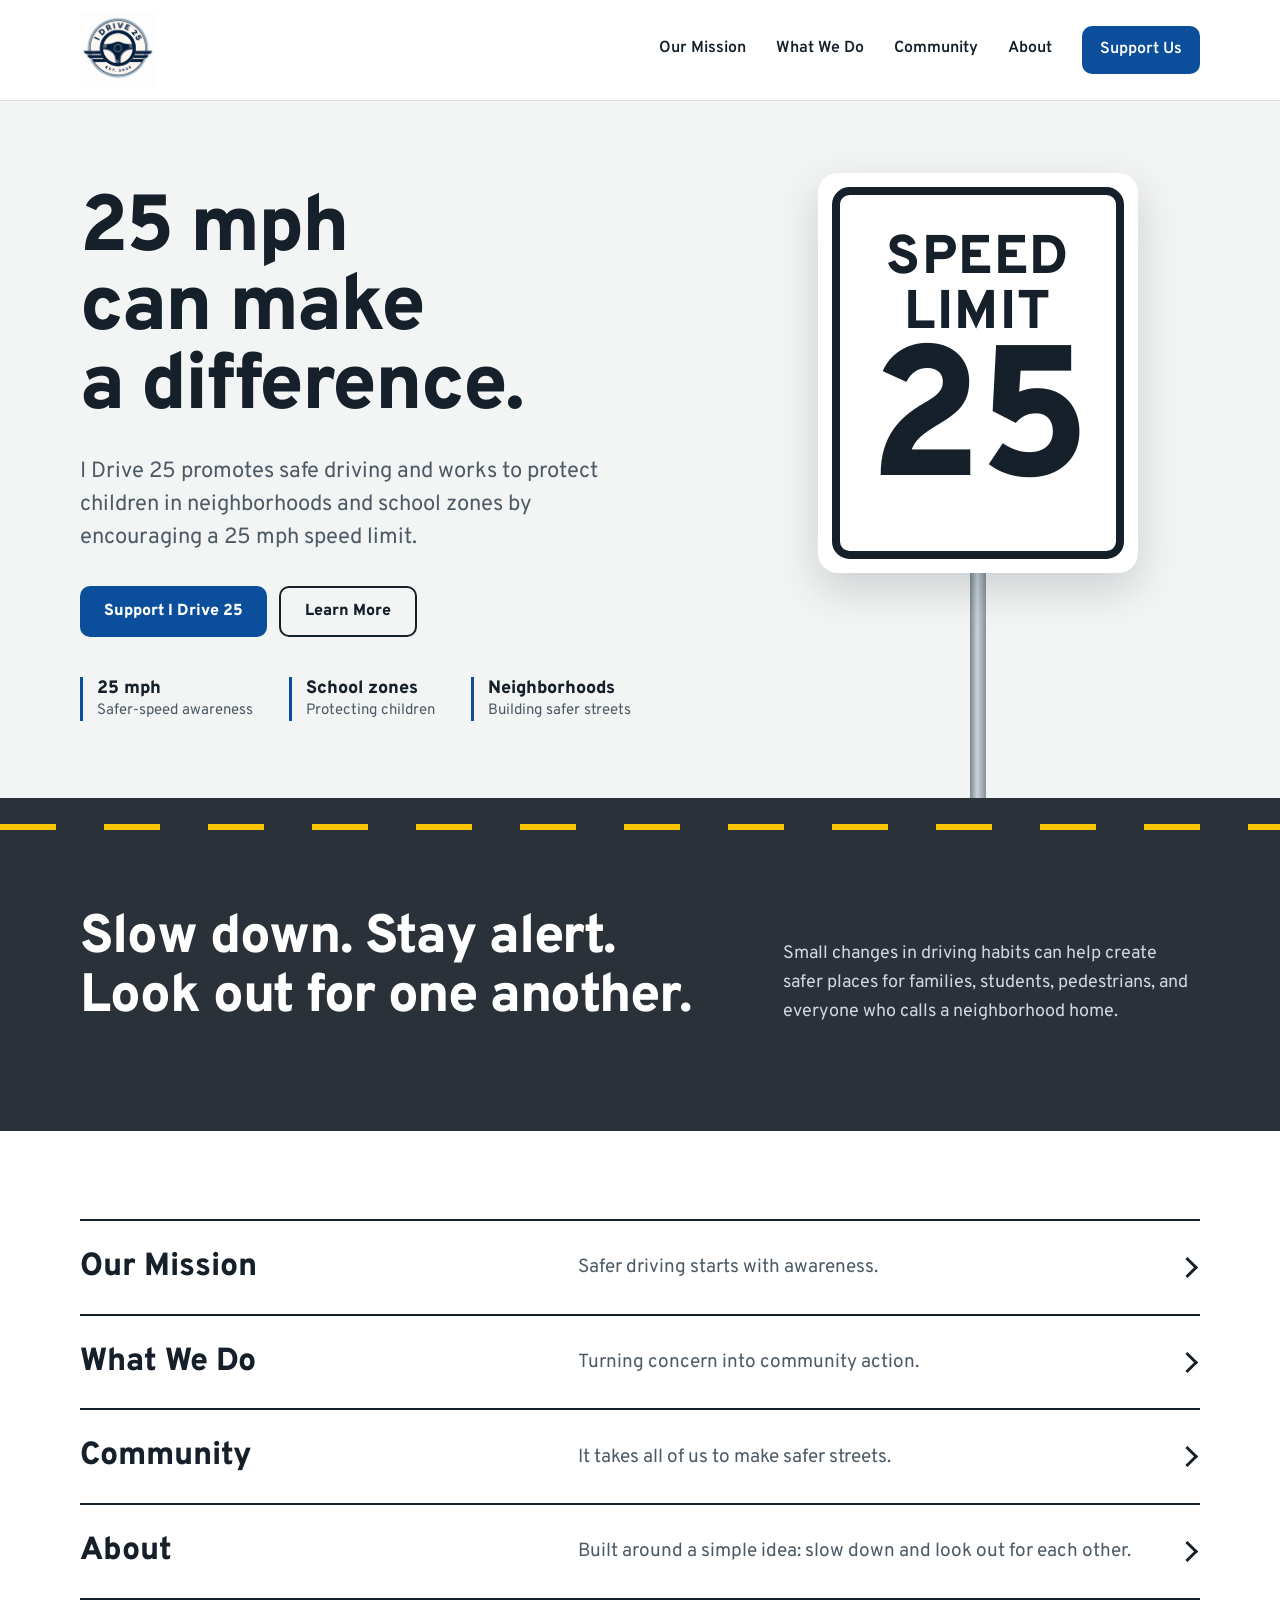
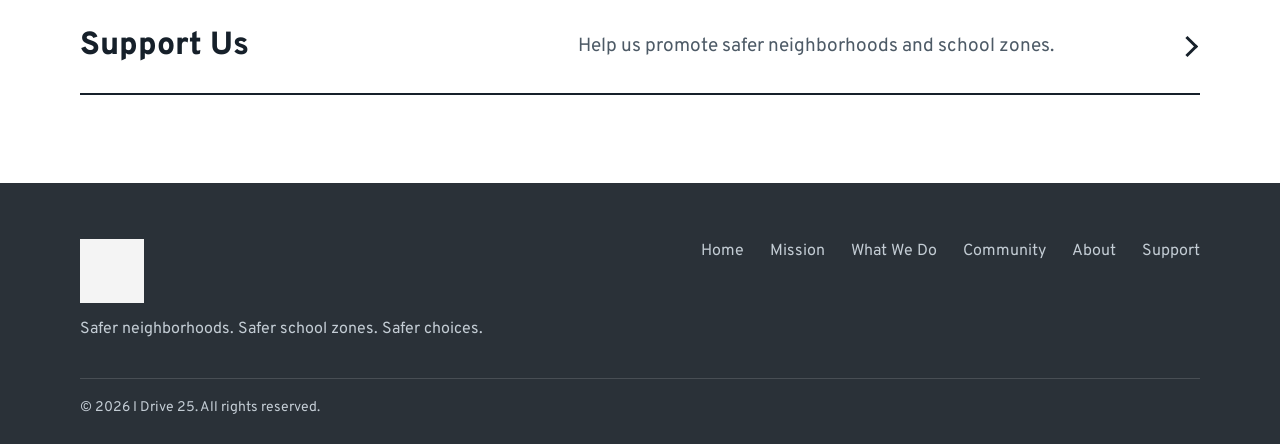
==== commit 10377837: "Add files via upload" ====
--- a/index.html
+++ b/index.html
@@ -12,25 +12,25 @@
   <link rel="stylesheet" href="styles.css">
 </head>
 <body>
-  <a class="skip" href="#top">Skip to main content</a>
+  <a class="skip" href="#main">Skip to main content</a>
 
   <header class="site-header">
     <div class="container nav-wrap">
-      <a class="brand" href="#top" aria-label="I Drive 25 home">
+      <a class="brand" href="index.html" aria-label="I Drive 25 home">
         <img src="logo.png" alt="I Drive 25 logo">
       </a>
       <button class="menu-toggle" type="button" aria-label="Open menu" aria-expanded="false" aria-controls="site-nav">&#9776;</button>
       <nav class="nav" id="site-nav">
-        <a href="#mission">Our Mission</a>
-        <a href="#approach">What We Do</a>
-        <a href="#community">Community</a>
-        <a href="#about">About</a>
-        <a class="nav-button" href="#donate">Support Us</a>
+        <a href="mission.html">Our Mission</a>
+        <a href="what-we-do.html">What We Do</a>
+        <a href="community.html">Community</a>
+        <a href="about.html">About</a>
+        <a class="nav-button" href="support.html">Support Us</a>
       </nav>
     </div>
   </header>
 
-  <main id="top">
+  <main id="main">
     <section class="hero">
       <div class="container hero-grid">
         <div class="hero-copy">
@@ -39,8 +39,8 @@
             I Drive 25 promotes safe driving and works to protect children in neighborhoods and school zones by encouraging a 25 mph speed limit.
           </p>
           <div class="hero-actions">
-            <a class="button primary" href="#donate">Support I Drive 25</a>
-            <a class="button secondary" href="#mission">Learn More</a>
+            <a class="button primary" href="support.html">Support I Drive 25</a>
+            <a class="button secondary" href="mission.html">Learn More</a>
           </div>
           <ul class="trust-row">
             <li><strong>25 mph</strong><span>Safer-speed awareness</span></li>
@@ -69,115 +69,16 @@
       </div>
     </section>
 
-    <section id="mission" class="section mission">
-      <div class="container two-col">
-        <h2>Safer driving starts with awareness.</h2>
-        <div>
-          <div class="statement statement-lg">
-            <h3>Mission Statement</h3>
-            <p>To promote safe driving and protect children in neighborhoods and school zones by encouraging a 25 mph speed limit.</p>
-          </div>
-          <div class="statement statement-sm">
-            <h3>Vision Statement</h3>
-            <p>A nation of mindful drivers who prioritize safety, community, and respect for residential neighborhoods and school zones.</p>
-          </div>
-        </div>
-      </div>
-    </section>
-
-    <section id="approach" class="section paper">
+    <section class="explore" aria-labelledby="explore-heading">
       <div class="container">
-        <div class="section-heading">
-          <h2>Turning concern into community action.</h2>
-          <p>We focus on practical, visible ways to improve traffic-safety awareness where people live, walk, bike, and take their children to school.</p>
-        </div>
-        <div class="programs">
-          <article class="program">
-            <div class="badge badge-speed" aria-hidden="true">25</div>
-            <div>
-              <h3>Speed Awareness</h3>
-              <p>Promote awareness of 25 mph driving and the importance of adjusting speed for residential streets, school zones, traffic, weather, and visibility.</p>
-            </div>
-          </article>
-          <article class="program">
-            <div class="badge badge-warn" aria-hidden="true">!</div>
-            <div>
-              <h3>Education</h3>
-              <p>Share clear, accessible information about traffic-safety laws, responsible driving habits, pedestrian awareness, and school-zone safety.</p>
-            </div>
-          </article>
-          <article class="program">
-            <div class="badge badge-blue" aria-hidden="true">+</div>
-            <div>
-              <h3>Community Partnerships</h3>
-              <p>Work with residents, schools, public agencies, and community organizations to identify concerns and support practical safety initiatives.</p>
-            </div>
-          </article>
-          <article class="program">
-            <div class="badge badge-green" aria-hidden="true">&#10003;</div>
-            <div>
-              <h3>Enforcement Support</h3>
-              <p>Explore responsible partnerships that can help increase traffic-safety presence in neighborhoods and school zones when resources permit.</p>
-            </div>
-          </article>
-        </div>
-      </div>
-    </section>
-
-    <section id="community" class="section community">
-      <div class="container community-grid">
-        <div>
-          <h2>It takes all of us to make safer streets.</h2>
-          <p>Parents, students, neighbors, educators, first responders, and drivers all have a role in creating a culture of traffic safety.</p>
-          <ul class="check-list">
-            <li><span aria-hidden="true">&#10003;</span>Slow down in neighborhoods</li>
-            <li><span aria-hidden="true">&#10003;</span>Follow school-zone traffic rules</li>
-            <li><span aria-hidden="true">&#10003;</span>Watch for pedestrians and cyclists</li>
-            <li><span aria-hidden="true">&#10003;</span>Put the phone away while driving</li>
-          </ul>
-        </div>
-        <figure class="school-sign">
-          <div class="school-sign-inner">
-            <blockquote>
-              <p>&ldquo;Every trip through a neighborhood or school zone is an opportunity to make a safer choice.&rdquo;</p>
-            </blockquote>
-            <figcaption>I Drive 25</figcaption>
-          </div>
-        </figure>
-      </div>
-    </section>
-
-    <section id="about" class="section about">
-      <div class="container two-col">
-        <h2>Built around a simple idea: slow down and look out for each other.</h2>
-        <div class="prose">
-          <p>I Drive 25 was created to bring greater attention to traffic safety in the places where everyday life happens&mdash;our neighborhoods and school zones.</p>
-          <p>Our approach is rooted in community awareness and collaboration. We want residents to have useful information, drivers to understand the importance of safe speeds, and communities to have a voice in identifying traffic-safety concerns.</p>
-          <div class="founder-note">
-            <strong>Founded by a retired law-enforcement professional</strong>
-            <span>with 17 years of experience serving the public.</span>
-          </div>
-        </div>
-      </div>
-    </section>
-
-    <section id="donate" class="section donate">
-      <div class="container donate-grid">
-        <div>
-          <h2>Help us promote safer neighborhoods and school zones.</h2>
-          <p>Community support can help fund educational materials, traffic-safety awareness campaigns, signage, outreach, and future safety initiatives.</p>
-        </div>
-        <div class="donate-actions">
-          <a class="button accent big" href="mailto:info@idrive25.org?subject=I%20Drive%2025%20Donation%20Information">Donate / Get Involved</a>
-          <p class="fine-print">I Drive 25 is pursuing charitable nonprofit status. Donation tax deductibility should only be represented once applicable requirements have been satisfied.</p>
-        </div>
-      </div>
-    </section>
-
-    <section class="section contact">
-      <div class="container contact-inner">
-        <h2>Have a traffic-safety concern or want to partner?</h2>
-        <a class="button secondary" href="mailto:info@idrive25.org">Contact I Drive 25</a>
+        <h2 class="sr-only" id="explore-heading">Explore I Drive 25</h2>
+        <ul class="explore-list">
+          <li><a href="mission.html"><strong>Our Mission</strong><span>Safer driving starts with awareness.</span></a></li>
+          <li><a href="what-we-do.html"><strong>What We Do</strong><span>Turning concern into community action.</span></a></li>
+          <li><a href="community.html"><strong>Community</strong><span>It takes all of us to make safer streets.</span></a></li>
+          <li><a href="about.html"><strong>About</strong><span>Built around a simple idea: slow down and look out for each other.</span></a></li>
+          <li><a href="support.html"><strong>Support Us</strong><span>Help us promote safer neighborhoods and school zones.</span></a></li>
+        </ul>
       </div>
     </section>
   </main>
@@ -185,14 +86,16 @@
   <footer class="site-footer">
     <div class="container footer-grid">
       <div>
-        <a class="brand footer-brand" href="#top"><img src="logo.png" alt="I Drive 25 logo"></a>
+        <a class="brand footer-brand" href="index.html"><img src="logo.png" alt="I Drive 25 logo"></a>
         <p>Safer neighborhoods. Safer school zones. Safer choices.</p>
       </div>
       <div class="footer-links">
-        <a href="#mission">Mission</a>
-        <a href="#approach">What We Do</a>
-        <a href="#about">About</a>
-        <a href="#donate">Support</a>
+        <a href="index.html">Home</a>
+        <a href="mission.html">Mission</a>
+        <a href="what-we-do.html">What We Do</a>
+        <a href="community.html">Community</a>
+        <a href="about.html">About</a>
+        <a href="support.html">Support</a>
       </div>
     </div>
     <div class="container copyright">&copy; 2026 I Drive 25. All rights reserved.</div>
--- a/styles.css
+++ b/styles.css
@@ -17,7 +17,7 @@
 }
 
 *{box-sizing:border-box}
-html{scroll-behavior:smooth;scroll-padding-top:90px}
+html{scroll-behavior:smooth;scroll-padding-top:110px}
 body{
   margin:0;
   font-family:"Overpass","Helvetica Neue",Arial,sans-serif;
@@ -35,6 +35,7 @@
 
 .skip{position:absolute;left:12px;top:-64px;z-index:50;padding:10px 16px;border-radius:8px;background:var(--ink);color:#fff;font-weight:700}
 .skip:focus{top:12px}
+.sr-only{position:absolute;width:1px;height:1px;margin:-1px;padding:0;overflow:hidden;clip:rect(0,0,0,0);white-space:nowrap;border:0}
 
 .container{width:min(1120px,calc(100% - 40px));margin-inline:auto}
 
@@ -59,19 +60,19 @@
 }
 h3{font-size:22px;line-height:1.25;font-weight:700;margin:0 0 8px;color:var(--ink)}
 
-/* Header */
+/* Header: larger logo */
 .site-header{
   position:sticky;top:0;z-index:20;
   background:rgba(255,255,255,.96);
   backdrop-filter:blur(10px);
   border-bottom:1px solid var(--line);
 }
-.nav-wrap{height:78px;display:flex;align-items:center;justify-content:space-between;gap:24px}
+.nav-wrap{height:100px;display:flex;align-items:center;justify-content:space-between;gap:24px}
 .brand{display:flex;align-items:center}
-.brand img{display:block;width:150px;height:auto;max-height:62px;object-fit:contain}
+.brand img{display:block;height:76px;width:auto;max-width:300px;object-fit:contain}
 .nav{display:flex;align-items:center;gap:30px;font-size:16px;font-weight:600}
 .nav a{padding:6px 0;border-bottom:2px solid transparent}
-.nav a:hover{border-bottom-color:var(--sign-yellow)}
+.nav a:hover,.nav a[aria-current="page"]{border-bottom-color:var(--sign-yellow)}
 .nav .nav-button{padding:11px 18px;border-radius:10px;background:var(--blue);color:#fff;border-bottom:0}
 .nav .nav-button:hover{background:var(--blue-hover)}
 .menu-toggle{
@@ -98,7 +99,7 @@
 .button.accent:hover{background:#ffd633}
 .button.big{padding:18px 28px;font-size:17px}
 
-/* Hero: the speed-limit sign is the one bold moment on the page */
+/* Home hero: the speed-limit sign is the one bold moment on the page */
 .hero{background:var(--paper);overflow:hidden}
 .hero-grid{
   display:grid;
@@ -169,24 +170,46 @@
 .message h2{color:#fff;margin:0;font-size:clamp(32px,4.4vw,54px)}
 .message p{margin:0;color:#d0d8df}
 
-/* Mission and About */
-.two-col{
+/* Home: links to each page */
+.explore{padding:clamp(48px,7vw,88px) 0}
+.explore-list{list-style:none;margin:0;padding:0;border-bottom:2px solid var(--ink)}
+.explore-list a{
   display:grid;
-  grid-template-columns:minmax(0,.9fr) minmax(0,1.1fr);
-  gap:clamp(32px,7vw,96px);
-  align-items:start;
-}
-.two-col h2{margin:0}
-.statement h3{font-size:16px;font-weight:700;color:var(--blue);margin:0 0 8px}
-.statement p{margin:0}
-.statement-lg p{font-size:clamp(22px,2.4vw,28px);line-height:1.35;font-weight:600}
-.statement-sm{margin-top:36px;padding-left:20px;border-left:4px solid var(--blue)}
-.statement-sm p{color:var(--muted)}
+  grid-template-columns:minmax(0,.9fr) minmax(0,1.1fr) 20px;
+  gap:8px 32px;
+  align-items:center;
+  padding:28px 0;
+  border-top:2px solid var(--ink);
+}
+.explore-list strong{font-size:clamp(24px,2.6vw,32px);line-height:1.15;font-weight:800}
+.explore-list span{font-size:19px;color:var(--muted)}
+.explore-list a::after{
+  content:"";
+  width:12px;height:12px;
+  border-top:3px solid var(--ink);border-right:3px solid var(--ink);
+  transform:rotate(45deg);
+}
+.explore-list a:hover strong{color:var(--blue)}
+.explore-list a:hover::after{border-color:var(--blue)}
+
+/* Inner pages: title band with a road line along its lower edge */
+.page-head{position:relative;background:var(--paper);padding:clamp(48px,7vw,88px) 0 clamp(56px,7vw,92px)}
+.page-head::after{
+  content:"";
+  position:absolute;left:0;right:0;bottom:0;height:6px;
+  background:repeating-linear-gradient(90deg,var(--sign-yellow) 0 56px,transparent 56px 104px);
+}
+.page-head h1{font-size:clamp(36px,5.2vw,64px);line-height:1.04;max-width:16em;margin:0 0 20px}
+.page-head h1:last-child{margin-bottom:0}
+.page-head p{margin:0;max-width:40rem;font-size:clamp(19px,1.8vw,22px);line-height:1.5;color:var(--muted)}
+
+/* Mission */
+.statements{display:grid;grid-template-columns:repeat(2,minmax(0,1fr));gap:0 clamp(32px,6vw,80px)}
+.statement{padding:32px 0;border-top:2px solid var(--ink)}
+.statement h3{font-size:16px;font-weight:700;color:var(--blue);margin:0 0 10px}
+.statement p{margin:0;font-size:clamp(22px,2.3vw,28px);line-height:1.35;font-weight:600}
 
 /* What we do: each icon is a miniature road sign */
-.section-heading{max-width:44rem;margin-bottom:clamp(32px,5vw,56px)}
-.section-heading h2{margin-bottom:16px}
-.section-heading p{margin:0;font-size:20px;color:var(--muted)}
 .programs{display:grid;grid-template-columns:repeat(2,minmax(0,1fr));gap:0 clamp(32px,6vw,80px)}
 .program{display:grid;grid-template-columns:56px minmax(0,1fr);gap:22px;padding:32px 0;border-top:2px solid var(--ink)}
 .program h3{margin:2px 0 8px}
@@ -213,55 +236,51 @@
 
 /* Community */
 .community{background:var(--blue-deep);color:#fff}
-.community h2{color:#fff}
-.community p{color:#d3e0ee}
 .community-grid{
   display:grid;
-  grid-template-columns:minmax(0,1.1fr) minmax(0,.9fr);
+  grid-template-columns:minmax(0,1fr) minmax(0,1fr);
   gap:clamp(32px,6vw,80px);
   align-items:center;
 }
-.check-list{list-style:none;padding:0;margin:28px 0 0;display:grid;gap:14px}
-.check-list li{display:flex;align-items:center;gap:14px;font-weight:600}
+.check-list{list-style:none;padding:0;margin:0;display:grid;gap:20px}
+.check-list li{display:flex;align-items:center;gap:16px;font-size:clamp(19px,2vw,23px);font-weight:600}
 .check-list span{
   flex:none;
   display:grid;place-items:center;
-  width:28px;height:28px;border-radius:50%;
+  width:32px;height:32px;border-radius:50%;
   background:var(--school);color:var(--ink);
-  font-size:15px;font-weight:900;
+  font-size:17px;font-weight:900;
 }
 .school-sign{margin:0;padding:clamp(16px,2.2vw,24px);border-radius:22px;background:var(--school);color:var(--ink)}
 .school-sign-inner{padding:clamp(26px,4vw,46px);border:6px solid var(--ink);border-radius:14px}
 .school-sign blockquote{margin:0}
-.community .school-sign p{margin:0;color:var(--ink);font-size:clamp(24px,2.8vw,34px);line-height:1.2;font-weight:800}
+.school-sign p{margin:0;color:var(--ink);font-size:clamp(24px,2.8vw,34px);line-height:1.2;font-weight:800}
 .school-sign figcaption{margin-top:22px;font-size:16px;font-weight:800}
 
 /* About */
+.about-grid{
+  display:grid;
+  grid-template-columns:minmax(0,1.1fr) minmax(0,.9fr);
+  gap:clamp(32px,7vw,96px);
+  align-items:start;
+}
 .prose p{margin:0 0 18px;color:var(--muted)}
+.prose p:last-child{margin-bottom:0}
 .founder-note{
-  margin-top:32px;padding:22px 24px;
+  padding:26px 28px;
   display:flex;flex-direction:column;
   background:var(--paper);
   border-left:6px solid var(--blue);
   border-radius:0 12px 12px 0;
 }
-.founder-note strong{font-size:20px;line-height:1.35}
+.founder-note strong{font-size:clamp(20px,2.2vw,24px);line-height:1.3}
 .founder-note span{color:var(--muted)}
 
-/* Donate */
-.donate{background:var(--blue);color:#fff}
-.donate h2{color:#fff}
-.donate p{margin:0;color:#dce8f6}
-.donate-grid{
-  display:grid;
-  grid-template-columns:minmax(0,1.25fr) minmax(0,.75fr);
-  gap:clamp(28px,6vw,80px);
-  align-items:center;
-}
-.donate-actions{display:flex;flex-direction:column;align-items:flex-start;gap:16px}
-.donate .fine-print{font-size:14px;line-height:1.5;color:#cfe0f3}
-
-/* Contact */
+/* Support */
+.donate{background:var(--blue);color:#fff;padding:clamp(48px,6vw,72px) 0}
+.donate-inner{display:flex;flex-direction:column;align-items:flex-start;gap:18px}
+.donate .fine-print{margin:0;max-width:40rem;font-size:14px;line-height:1.5;color:#cfe0f3}
+
 .contact{background:var(--paper);padding:clamp(48px,6vw,72px) 0}
 .contact-inner{display:flex;flex-wrap:wrap;justify-content:space-between;align-items:center;gap:28px}
 .contact h2{flex:1 1 320px;margin:0;max-width:18em}
@@ -269,7 +288,7 @@
 /* Footer */
 .site-footer{background:var(--asphalt);color:#c3ccd4;padding:56px 0 24px}
 .footer-grid{display:flex;flex-wrap:wrap;justify-content:space-between;gap:40px}
-.footer-brand img{width:165px;filter:brightness(0) invert(1);opacity:.95}
+.footer-brand img{height:64px;width:auto;max-width:280px;filter:brightness(0) invert(1);opacity:.95}
 .footer-grid p{margin:14px 0 0;font-size:16px}
 .footer-links{display:flex;flex-wrap:wrap;gap:12px 26px;font-size:16px}
 .footer-links a:hover{color:#fff;text-decoration:underline}
@@ -277,8 +296,7 @@
 
 /* Tablet */
 @media (max-width:900px){
-  .hero-grid,.two-col,.community-grid,.donate-grid,.message-grid{grid-template-columns:1fr}
-  .programs{grid-template-columns:1fr}
+  .hero-grid,.community-grid,.about-grid,.message-grid,.statements,.programs{grid-template-columns:1fr}
   .hero-sign{padding-top:0}
   .post{min-height:56px}
 }
@@ -302,8 +320,12 @@
 @media (max-width:700px){
   body{font-size:17px}
   .container{width:min(100% - 32px,1120px)}
-  .brand img{width:132px;max-height:58px}
-  .footer-brand img{width:145px}
+  .nav-wrap{height:82px}
+  .brand img{height:56px;max-width:230px}
+  .footer-brand img{height:52px}
   .contact-inner{flex-direction:column;align-items:flex-start}
   .program{gap:18px}
-}
+  .explore-list a{grid-template-columns:minmax(0,1fr) 20px;padding:22px 0}
+  .explore-list strong,.explore-list span{grid-column:1}
+  .explore-list a::after{grid-column:2;grid-row:1 / span 2}
+}
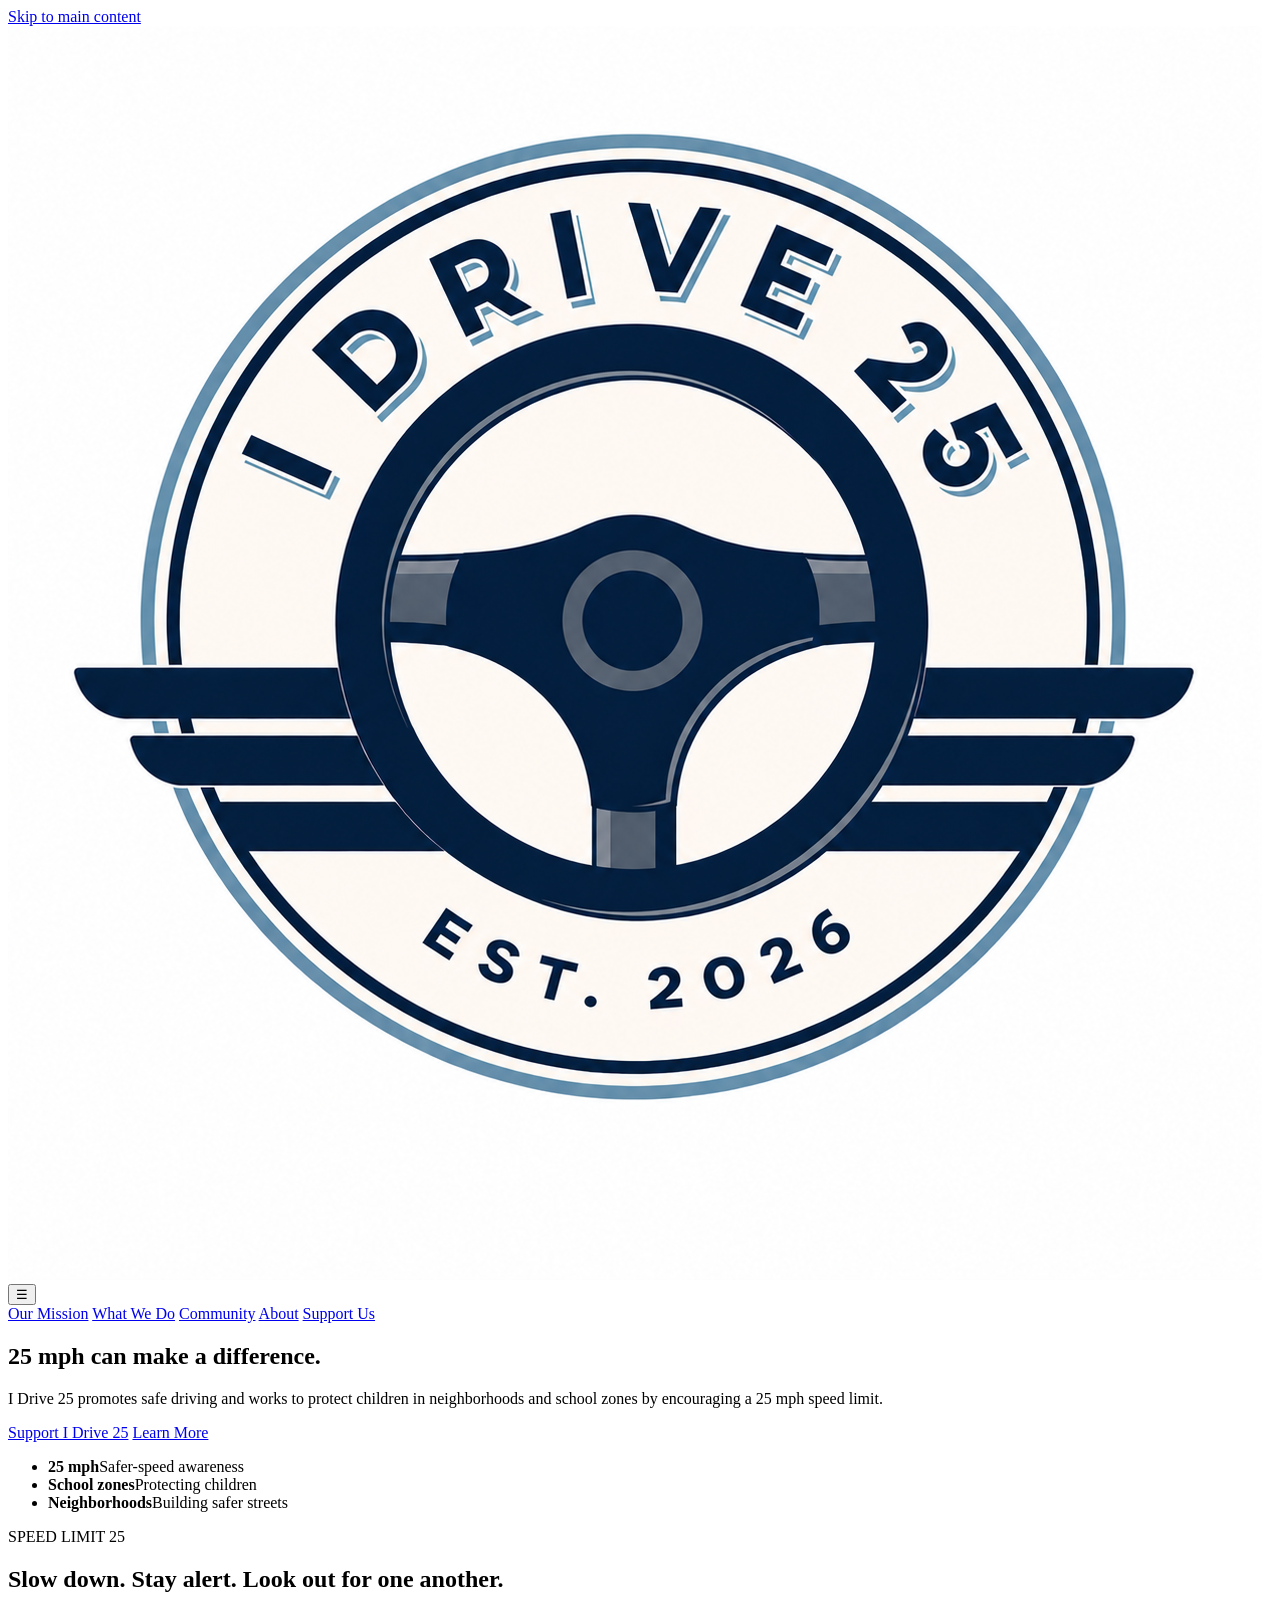
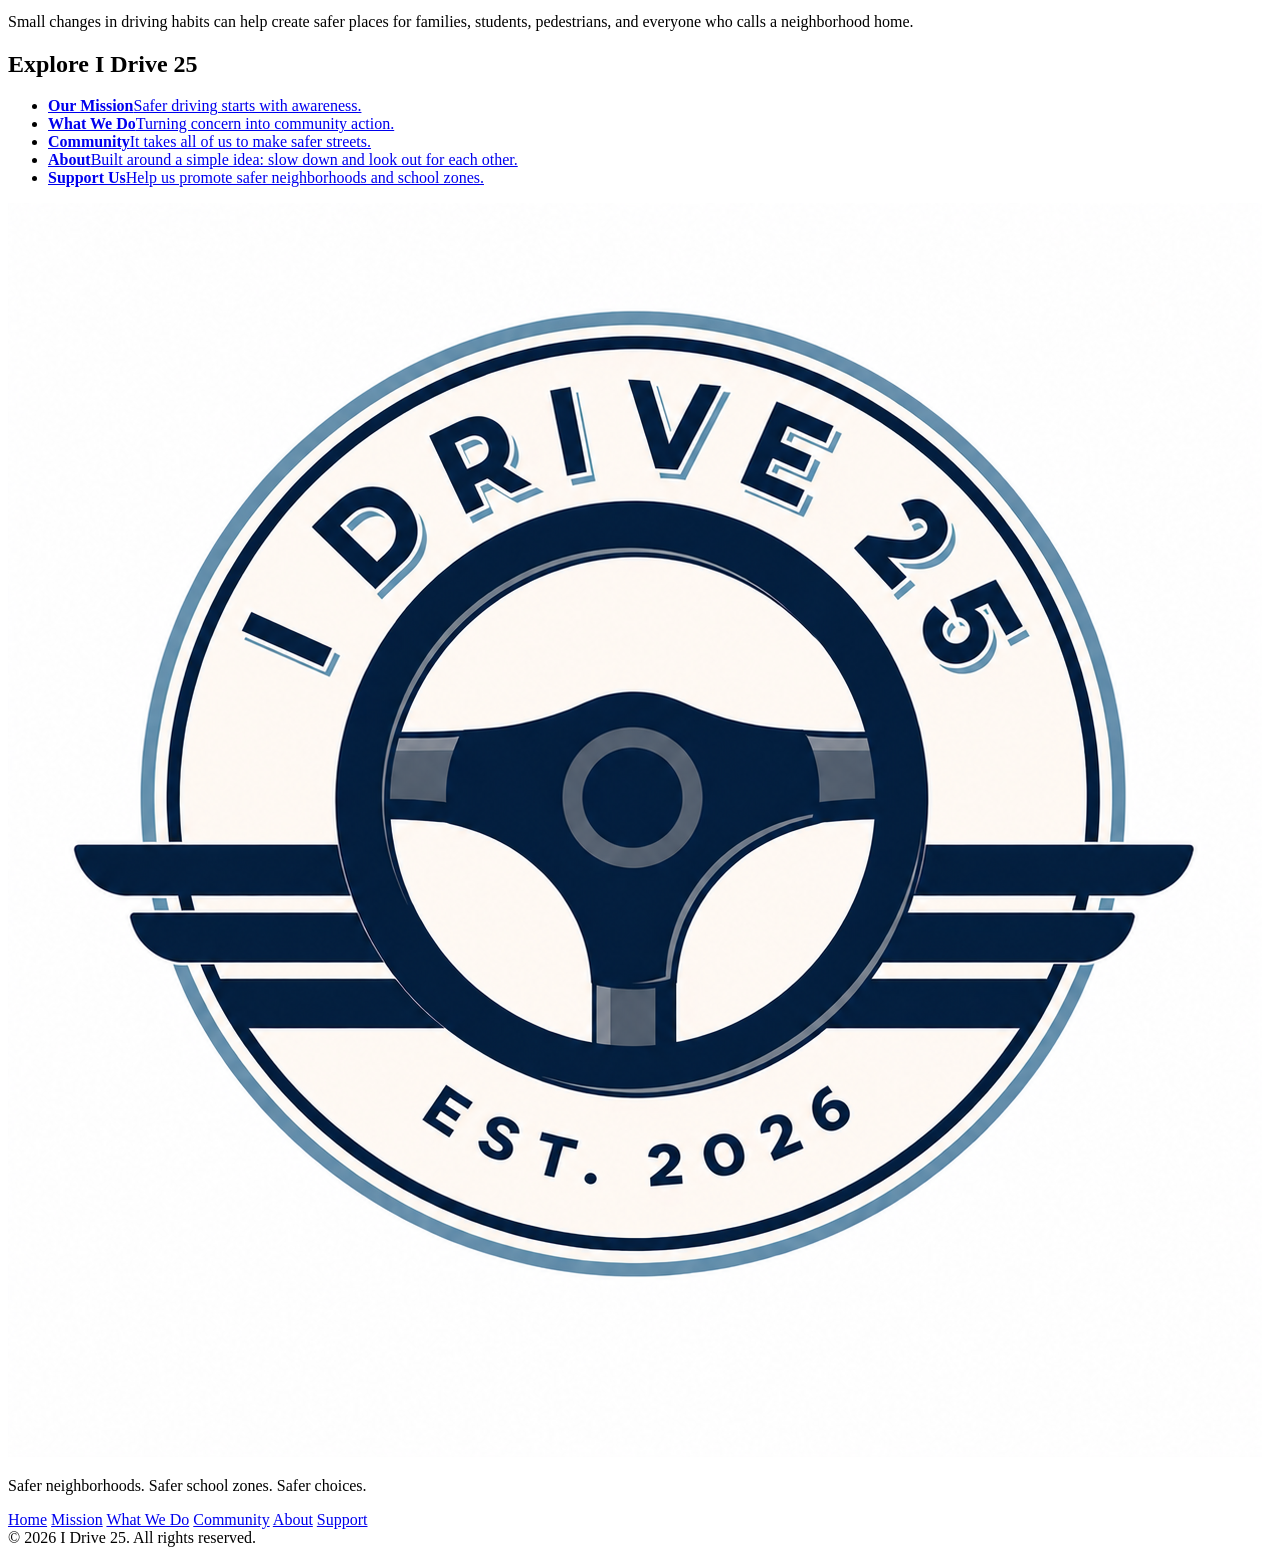
==== commit b82f95ba: "Rename index-2.html to index.html" ====
--- a/index.html
+++ b/index.html
@@ -14,8 +14,8 @@
 <body>
   <a class="skip" href="#main">Skip to main content</a>
 
-  <header class="site-header">
-    <div class="container nav-wrap">
+  <header class="site-header masthead">
+    <div class="container nav-wrap masthead-inner">
       <a class="brand" href="index.html" aria-label="I Drive 25 home">
         <img src="logo.png" alt="I Drive 25 logo">
       </a>
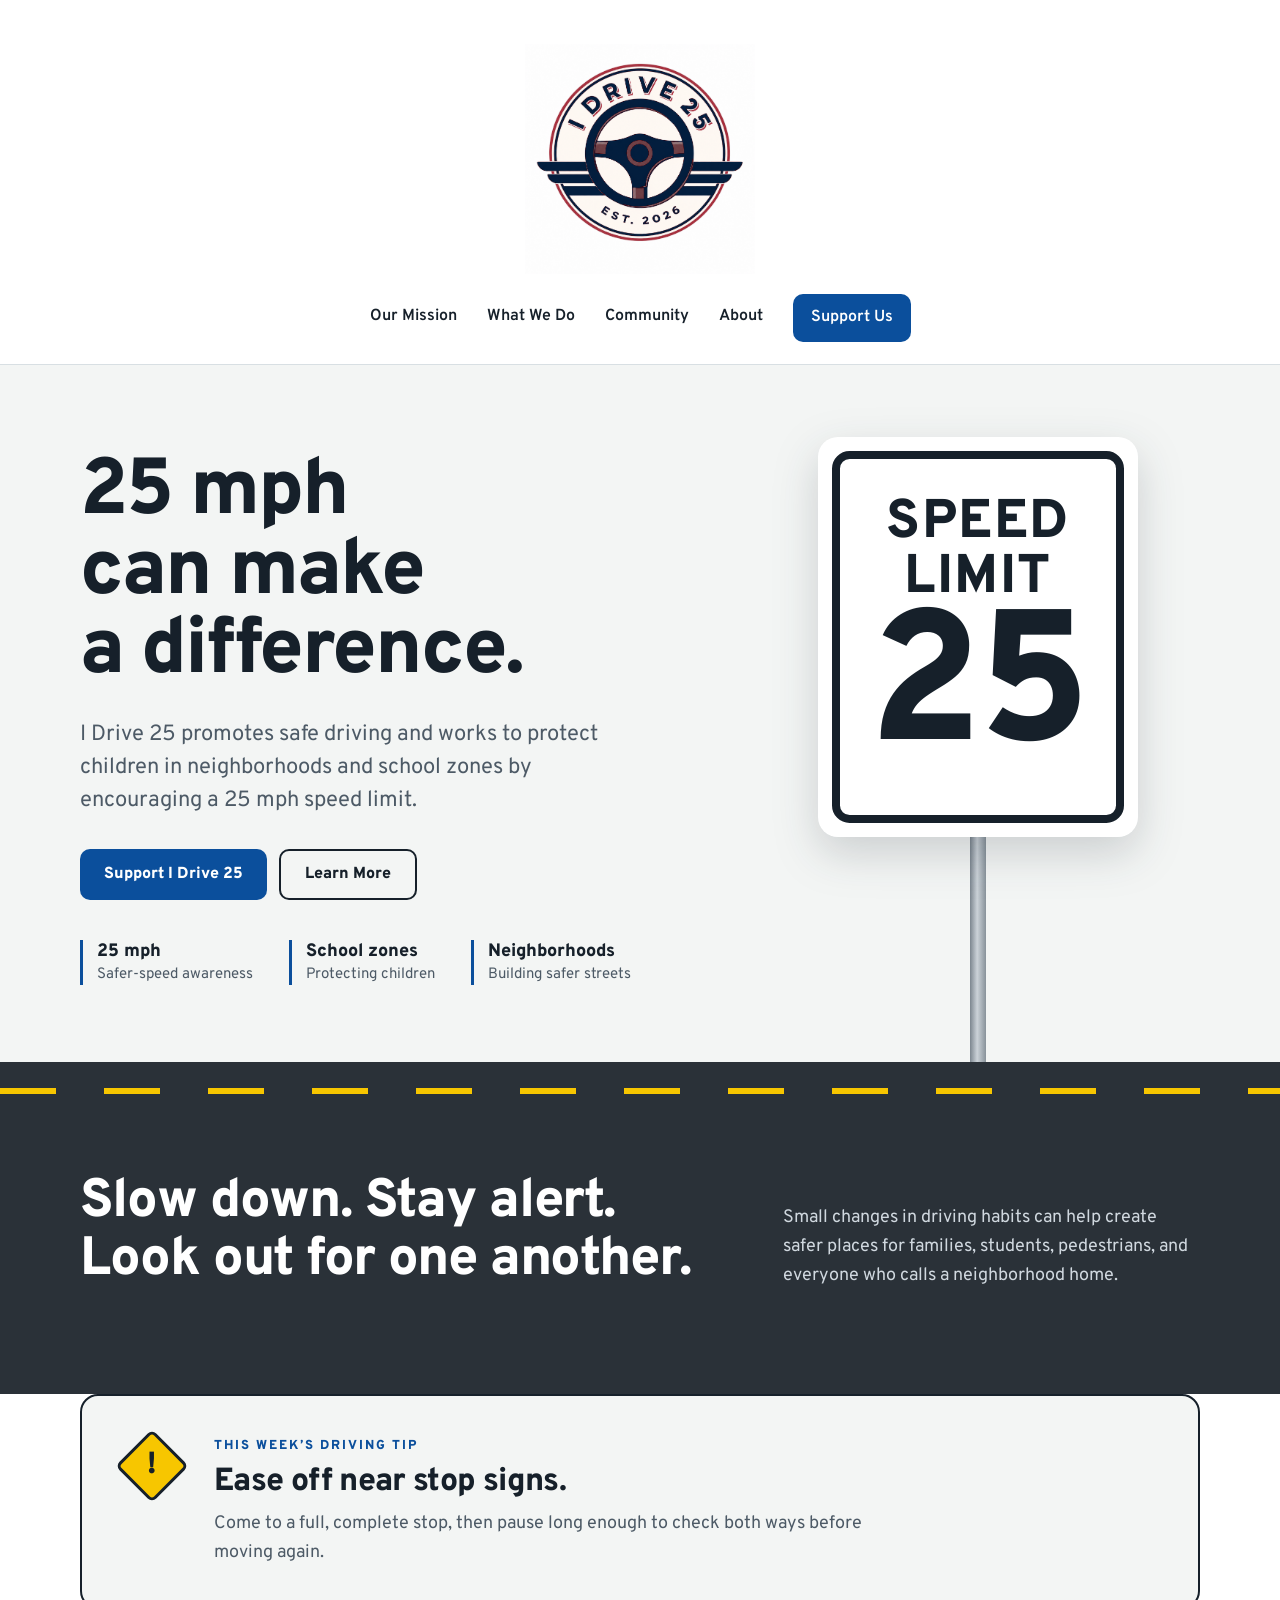
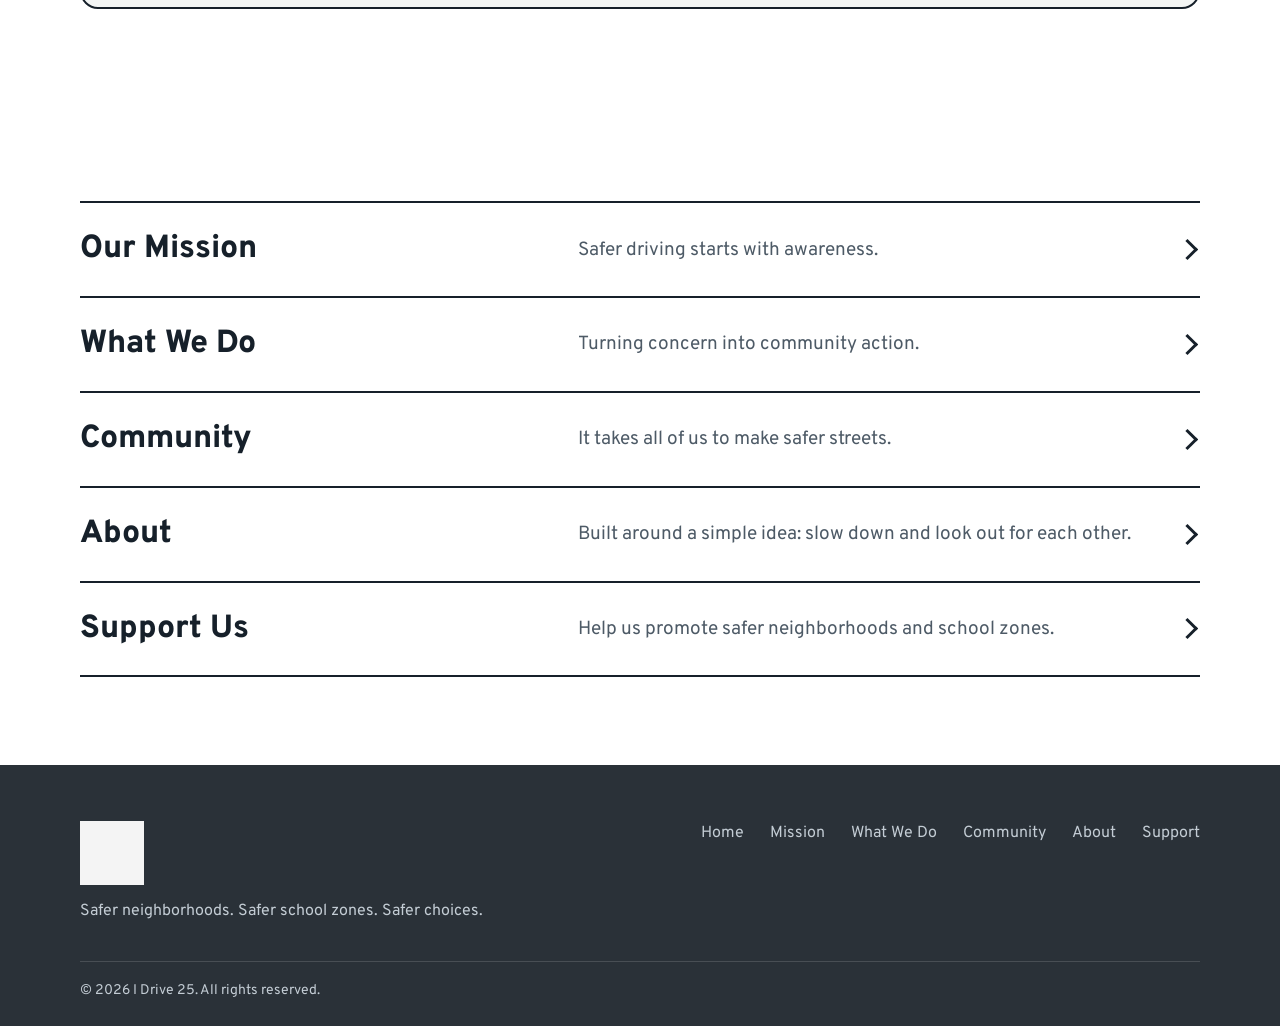
==== commit f31085f4: "Add files via upload" ====
--- a/index.html
+++ b/index.html
@@ -69,6 +69,17 @@
       </div>
     </section>
 
+    <section class="section tip" aria-labelledby="tip-heading">
+      <div class="container tip-card">
+        <div class="tip-sign" aria-hidden="true">!</div>
+        <div class="tip-copy">
+          <div class="tip-label">THIS WEEK&rsquo;S DRIVING TIP</div>
+          <h2 id="tip-heading" data-tip-title>Loading tip&hellip;</h2>
+          <p data-tip-body></p>
+        </div>
+      </div>
+    </section>
+
     <section class="explore" aria-labelledby="explore-heading">
       <div class="container">
         <h2 class="sr-only" id="explore-heading">Explore I Drive 25</h2>
@@ -113,6 +124,34 @@
     toggle.addEventListener('click', () => setMenu(!nav.classList.contains('open')));
     document.querySelectorAll('.nav a').forEach(a => a.addEventListener('click', () => setMenu(false)));
     document.addEventListener('keydown', e => { if (e.key === 'Escape') setMenu(false); });
+
+    const TIPS = [
+      { title: "Ease off near stop signs.", body: "Come to a full, complete stop, then pause long enough to check both ways before moving again." },
+      { title: "Watch for kids between parked cars.", body: "Children can dart into the street without warning. Slow down and scan the sidewalks and gaps between vehicles as you pass." },
+      { title: "Treat 25 mph as a real limit, not a suggestion.", body: "On residential streets, even 10 mph over sharply increases stopping distance and the severity of any collision." },
+      { title: "Put the phone out of reach.", body: "A glance at a text can take your eyes off the road for several seconds—far enough to travel the length of a school bus." },
+      { title: "Yield to pedestrians at crosswalks.", body: "Come to a full stop and wave them through, even if there's no marked crosswalk sign nearby." },
+      { title: "Slow down for school buses.", body: "When a bus stops with lights flashing, stop well back and wait until the lights stop flashing and children are clear." },
+      { title: "Check mirrors before opening your door.", body: "A quick look for cyclists or pedestrians before you open the door prevents one of the most common neighborhood collisions." },
+      { title: "Leave extra space in the rain.", body: "Wet roads roughly double stopping distance. Slow down and increase your following distance in bad weather." },
+      { title: "Scan driveways as you drive by.", body: "Backing-out drivers often can't see around parked cars or hedges. Cover your brake as you pass driveways on residential streets." },
+      { title: "Take turns fully stopped.", body: "Rolling through a stop sign narrows your view of cross traffic and pedestrians. A full stop gives you time to look both ways." },
+      { title: "Model safe driving for young passengers.", body: "Kids learn driving habits by watching. Buckling up and slowing down sets the example before they're ever behind the wheel." },
+      { title: "Give cyclists at least three feet.", body: "When passing a cyclist, slow down and give as much room as you would want if the roles were reversed." }
+    ];
+    (function () {
+      const oneJan = new Date(new Date().getFullYear(), 0, 1);
+      const today = new Date();
+      const dayOfYear = Math.floor((today - oneJan) / 86400000);
+      const week = Math.floor(dayOfYear / 7);
+      const tip = TIPS[week % TIPS.length];
+      const titleEl = document.querySelector('[data-tip-title]');
+      const bodyEl = document.querySelector('[data-tip-body]');
+      if (titleEl && bodyEl) {
+        titleEl.textContent = tip.title;
+        bodyEl.textContent = tip.body;
+      }
+    })();
   </script>
 </body>
 </html>
--- a/styles.css
+++ b/styles.css
@@ -0,0 +1,389 @@
+/* I Drive 25 — design built around U.S. road-sign language.
+   Type: Overpass (the open-source cousin of Highway Gothic, the typeface of American road signs).
+   Color: brand blue, sign white, asphalt gray, warning yellow, and school-zone yellow-green. */
+
+:root{
+  --ink:#16202a;
+  --muted:#4d5a66;
+  --paper:#f3f5f4;
+  --line:#d8dfe3;
+  --blue:#0b4f9c;
+  --blue-hover:#083f7f;
+  --blue-deep:#08386f;
+  --asphalt:#2a3138;
+  --sign-yellow:#f7c600;
+  --school:#d2e82a;
+  --guide-green:#0a6b43;
+}
+
+*{box-sizing:border-box}
+html{scroll-behavior:smooth;scroll-padding-top:110px}
+body{
+  margin:0;
+  font-family:"Overpass","Helvetica Neue",Arial,sans-serif;
+  font-size:18px;
+  line-height:1.6;
+  color:var(--ink);
+  background:#fff;
+  -webkit-font-smoothing:antialiased;
+}
+img{max-width:100%}
+a{color:inherit;text-decoration:none}
+p{text-wrap:pretty}
+:focus-visible{outline:3px solid var(--blue);outline-offset:3px}
+.message :focus-visible,.community :focus-visible,.donate :focus-visible,.site-footer :focus-visible{outline-color:var(--sign-yellow)}
+
+.skip{position:absolute;left:12px;top:-64px;z-index:50;padding:10px 16px;border-radius:8px;background:var(--ink);color:#fff;font-weight:700}
+.skip:focus{top:12px}
+.sr-only{position:absolute;width:1px;height:1px;margin:-1px;padding:0;overflow:hidden;clip:rect(0,0,0,0);white-space:nowrap;border:0}
+
+.container{width:min(1120px,calc(100% - 40px));margin-inline:auto}
+
+/* Type scale */
+h1{
+  font-size:clamp(44px,6.2vw,80px);
+  line-height:1;
+  letter-spacing:-.025em;
+  font-weight:800;
+  margin:0 0 26px;
+  color:var(--ink);
+  text-wrap:balance;
+}
+h2{
+  font-size:clamp(30px,3.8vw,46px);
+  line-height:1.08;
+  letter-spacing:-.02em;
+  font-weight:800;
+  margin:0 0 18px;
+  color:var(--ink);
+  text-wrap:balance;
+}
+h3{font-size:22px;line-height:1.25;font-weight:700;margin:0 0 8px;color:var(--ink)}
+
+/* Header: larger logo */
+.site-header{
+  position:sticky;top:0;z-index:20;
+  background:rgba(255,255,255,.96);
+  backdrop-filter:blur(10px);
+  border-bottom:1px solid var(--line);
+}
+.nav-wrap{height:100px;display:flex;align-items:center;justify-content:space-between;gap:24px}
+.brand{display:flex;align-items:center}
+.brand img{display:block;height:76px;width:auto;max-width:300px;object-fit:contain}
+.nav{display:flex;align-items:center;gap:30px;font-size:16px;font-weight:600}
+.nav a{padding:6px 0;border-bottom:2px solid transparent}
+.nav a:hover,.nav a[aria-current="page"]{border-bottom-color:var(--sign-yellow)}
+.nav .nav-button{padding:11px 18px;border-radius:10px;background:var(--blue);color:#fff;border-bottom:0}
+.nav .nav-button:hover{background:var(--blue-hover)}
+.menu-toggle{
+  display:none;
+  background:none;border:0;border-radius:8px;
+  padding:8px 10px;
+  font:inherit;font-size:26px;line-height:1;
+  color:var(--ink);cursor:pointer;
+}
+
+
+/* Home page masthead: large centered logo, menu beneath */
+.masthead{position:relative}
+.masthead .nav-wrap{height:auto;flex-direction:column;justify-content:center;gap:0;padding-top:clamp(24px,4vw,44px)}
+.masthead .brand img{height:clamp(150px,19vw,230px);width:auto;max-width:min(92vw,560px);object-fit:contain}
+.masthead .nav{justify-content:center;flex-wrap:wrap;padding:20px 0 22px}
+
+/* Buttons */
+.button{
+  display:inline-flex;align-items:center;justify-content:center;
+  padding:14px 24px;
+  border-radius:10px;
+  font-weight:800;font-size:16px;line-height:1.2;
+  transition:background-color .15s,color .15s,border-color .15s;
+}
+.button.primary{background:var(--blue);color:#fff}
+.button.primary:hover{background:var(--blue-hover)}
+.button.secondary{border:2px solid var(--ink);color:var(--ink);background:transparent}
+.button.secondary:hover{background:var(--ink);color:#fff}
+.button.accent{background:var(--sign-yellow);color:var(--ink)}
+.button.accent:hover{background:#ffd633}
+.button.big{padding:18px 28px;font-size:17px}
+
+/* Home hero: the speed-limit sign is the one bold moment on the page */
+.hero{background:var(--paper);overflow:hidden}
+.hero-grid{
+  display:grid;
+  grid-template-columns:minmax(0,1.15fr) minmax(0,.85fr);
+  gap:clamp(32px,6vw,90px);
+  align-items:stretch;
+}
+.hero-copy{padding:clamp(48px,7vw,96px) 0 clamp(48px,6vw,80px)}
+.lead{font-size:clamp(19px,1.8vw,22px);line-height:1.5;color:var(--muted);max-width:34rem;margin:0}
+.hero-actions{display:flex;flex-wrap:wrap;gap:12px;margin:32px 0 40px}
+.trust-row{list-style:none;padding:0;margin:0;display:flex;flex-wrap:wrap;gap:16px 36px}
+.trust-row li{display:flex;flex-direction:column;padding-left:14px;border-left:3px solid var(--blue);line-height:1.35}
+.trust-row strong{font-size:18px;font-weight:800}
+.trust-row span{font-size:15px;color:var(--muted)}
+
+.hero-sign{display:flex;flex-direction:column;align-items:center;padding-top:clamp(40px,6vw,72px)}
+.sign{
+  container-type:inline-size;
+  position:relative;
+  width:clamp(200px,26vw,320px);
+  aspect-ratio:4/5;
+  background:#fff;
+  border-radius:20px;
+  filter:drop-shadow(0 16px 22px rgba(22,32,42,.18));
+}
+.sign-face{
+  position:absolute;
+  inset:14px;
+  inset:4.5cqw;
+  border:8px solid var(--ink);
+  border-width:2.8cqw;
+  border-radius:16px;
+  border-radius:5.5cqw;
+  display:flex;flex-direction:column;align-items:center;justify-content:center;
+  color:var(--ink);
+  font-weight:800;
+  line-height:1;
+}
+.sign-word{font-size:56px;font-size:17cqw;letter-spacing:.03em}
+.sign-num{font-size:150px;font-size:58cqw;line-height:.9;letter-spacing:-.02em;margin-top:1cqw}
+.post{
+  flex:1;
+  min-height:64px;
+  width:clamp(12px,1.4vw,16px);
+  background:linear-gradient(90deg,#7c868f,#cbd2d8 45%,#88929a);
+}
+
+@media (prefers-reduced-motion:no-preference){
+  .sign{animation:settle .8s cubic-bezier(.2,.8,.2,1) both}
+  @keyframes settle{
+    from{opacity:0;transform:translateY(-28px) rotate(-2deg)}
+    to{opacity:1;transform:none}
+  }
+}
+
+/* Sections */
+.section{padding:clamp(64px,9vw,104px) 0}
+.paper{background:var(--paper)}
+
+/* Message band: the road begins here */
+.message{position:relative;background:var(--asphalt);color:#fff;padding-top:clamp(72px,9vw,112px)}
+.message::before{
+  content:"";
+  position:absolute;left:0;right:0;top:26px;height:6px;
+  background:repeating-linear-gradient(90deg,var(--sign-yellow) 0 56px,transparent 56px 104px);
+}
+.message-grid{display:grid;grid-template-columns:minmax(0,1.2fr) minmax(0,.8fr);gap:clamp(28px,6vw,80px);align-items:end}
+.message h2{color:#fff;margin:0;font-size:clamp(32px,4.4vw,54px)}
+.message p{margin:0;color:#d0d8df}
+
+/* Weekly driving tip */
+.tip{padding-top:0}
+.tip-card{
+  display:grid;
+  grid-template-columns:auto minmax(0,1fr);
+  gap:clamp(20px,3.5vw,32px);
+  align-items:start;
+  padding:clamp(28px,4vw,40px);
+  background:var(--paper);
+  border:2px solid var(--ink);
+  border-radius:18px;
+}
+.tip-sign{
+  flex:none;
+  position:relative;isolation:isolate;
+  width:60px;height:60px;
+  display:grid;place-items:center;
+  font-weight:900;font-size:30px;color:var(--ink);
+}
+.tip-sign::before{
+  content:"";z-index:-1;
+  position:absolute;inset:4px;
+  background:var(--sign-yellow);
+  border:3px solid var(--ink);border-radius:6px;
+  transform:rotate(45deg);
+}
+.tip-label{font-size:13px;font-weight:800;letter-spacing:2px;color:var(--blue);margin-bottom:8px}
+.tip-copy h2{margin:0 0 10px;font-size:clamp(24px,2.6vw,32px)}
+.tip-copy p{margin:0;font-size:18px;color:var(--muted);max-width:46rem}
+
+/* Home: links to each page */
+.explore{padding:clamp(48px,7vw,88px) 0}
+.explore-list{list-style:none;margin:0;padding:0;border-bottom:2px solid var(--ink)}
+.explore-list a{
+  display:grid;
+  grid-template-columns:minmax(0,.9fr) minmax(0,1.1fr) 20px;
+  gap:8px 32px;
+  align-items:center;
+  padding:28px 0;
+  border-top:2px solid var(--ink);
+}
+.explore-list strong{font-size:clamp(24px,2.6vw,32px);line-height:1.15;font-weight:800}
+.explore-list span{font-size:19px;color:var(--muted)}
+.explore-list a::after{
+  content:"";
+  width:12px;height:12px;
+  border-top:3px solid var(--ink);border-right:3px solid var(--ink);
+  transform:rotate(45deg);
+}
+.explore-list a:hover strong{color:var(--blue)}
+.explore-list a:hover::after{border-color:var(--blue)}
+
+/* Inner pages: title band with a road line along its lower edge */
+.page-head{position:relative;background:var(--paper);padding:clamp(48px,7vw,88px) 0 clamp(56px,7vw,92px)}
+.page-head::after{
+  content:"";
+  position:absolute;left:0;right:0;bottom:0;height:6px;
+  background:repeating-linear-gradient(90deg,var(--sign-yellow) 0 56px,transparent 56px 104px);
+}
+.page-head h1{font-size:clamp(36px,5.2vw,64px);line-height:1.04;max-width:16em;margin:0 0 20px}
+.page-head h1:last-child{margin-bottom:0}
+.page-head p{margin:0;max-width:40rem;font-size:clamp(19px,1.8vw,22px);line-height:1.5;color:var(--muted)}
+
+/* Mission */
+.statements{display:grid;grid-template-columns:repeat(2,minmax(0,1fr));gap:0 clamp(32px,6vw,80px)}
+.statement{padding:32px 0;border-top:2px solid var(--ink)}
+.statement h3{font-size:16px;font-weight:700;color:var(--blue);margin:0 0 10px}
+.statement p{margin:0;font-size:clamp(22px,2.3vw,28px);line-height:1.35;font-weight:600}
+
+/* What we do: each icon is a miniature road sign */
+.programs{display:grid;grid-template-columns:repeat(2,minmax(0,1fr));gap:0 clamp(32px,6vw,80px)}
+.program{display:grid;grid-template-columns:56px minmax(0,1fr);gap:22px;padding:32px 0;border-top:2px solid var(--ink)}
+.program h3{margin:2px 0 8px}
+.program p{margin:0;font-size:17px;color:var(--muted)}
+
+.badge{
+  position:relative;isolation:isolate;
+  width:56px;height:56px;
+  display:grid;place-items:center;
+  font-weight:900;font-size:22px;line-height:1;
+}
+.badge-speed{background:#fff;border:3px solid var(--ink);border-radius:9px}
+.badge-warn{font-size:26px}
+.badge-warn::before{
+  content:"";z-index:-1;
+  position:absolute;inset:8px;
+  background:var(--sign-yellow);
+  border:3px solid var(--ink);border-radius:5px;
+  transform:rotate(45deg);
+}
+.badge-blue,.badge-green{color:#fff;border-radius:9px;font-size:28px}
+.badge-blue{background:var(--blue);box-shadow:inset 0 0 0 3px var(--blue),inset 0 0 0 5px #fff}
+.badge-green{background:var(--guide-green);box-shadow:inset 0 0 0 3px var(--guide-green),inset 0 0 0 5px #fff}
+
+/* Community */
+.community{background:var(--blue-deep);color:#fff}
+.community-grid{
+  display:grid;
+  grid-template-columns:minmax(0,1fr) minmax(0,1fr);
+  gap:clamp(32px,6vw,80px);
+  align-items:center;
+}
+.check-list{list-style:none;padding:0;margin:0;display:grid;gap:20px}
+.check-list li{display:flex;align-items:center;gap:16px;font-size:clamp(19px,2vw,23px);font-weight:600}
+.check-list span{
+  flex:none;
+  display:grid;place-items:center;
+  width:32px;height:32px;border-radius:50%;
+  background:var(--school);color:var(--ink);
+  font-size:17px;font-weight:900;
+}
+.school-sign{margin:0;padding:clamp(16px,2.2vw,24px);border-radius:22px;background:var(--school);color:var(--ink)}
+.school-sign-inner{padding:clamp(26px,4vw,46px);border:6px solid var(--ink);border-radius:14px}
+.school-sign blockquote{margin:0}
+.school-sign p{margin:0;color:var(--ink);font-size:clamp(24px,2.8vw,34px);line-height:1.2;font-weight:800}
+.school-sign figcaption{margin-top:22px;font-size:16px;font-weight:800}
+
+/* About */
+.about-grid{
+  display:grid;
+  grid-template-columns:minmax(0,1.1fr) minmax(0,.9fr);
+  gap:clamp(32px,7vw,96px);
+  align-items:start;
+}
+.prose p{margin:0 0 18px;color:var(--muted)}
+.prose p:last-child{margin-bottom:0}
+.founder-note{
+  padding:26px 28px;
+  display:flex;flex-direction:column;
+  background:var(--paper);
+  border-left:6px solid var(--blue);
+  border-radius:0 12px 12px 0;
+}
+.founder-note strong{font-size:clamp(20px,2.2vw,24px);line-height:1.3}
+.founder-note span{color:var(--muted)}
+
+/* Support */
+.donate{background:var(--blue);color:#fff;padding:clamp(48px,6vw,72px) 0}
+.donate-inner{display:flex;flex-direction:column;align-items:flex-start;gap:18px}
+.donate .fine-print{margin:0;max-width:40rem;font-size:14px;line-height:1.5;color:#cfe0f3}
+
+.contact{background:var(--paper);padding:clamp(56px,7vw,96px) 0}
+.contact-grid{display:grid;grid-template-columns:minmax(0,.85fr) minmax(0,1.15fr);gap:clamp(28px,6vw,80px);align-items:start}
+.contact h2{margin:0}
+
+/* Contact form */
+.contact-form{display:grid;gap:22px}
+.field{display:grid;gap:8px}
+.field label{font-size:16px;font-weight:700}
+.field input,.field textarea{
+  width:100%;
+  padding:13px 14px;
+  font:inherit;font-size:18px;
+  color:var(--ink);
+  background:#fff;
+  border:2px solid var(--ink);
+  border-radius:10px;
+}
+.field textarea{min-height:170px;resize:vertical}
+.contact-form .button{justify-self:start;border:0;font-family:inherit;cursor:pointer}
+
+/* Footer */
+.site-footer{background:var(--asphalt);color:#c3ccd4;padding:56px 0 24px}
+.footer-grid{display:flex;flex-wrap:wrap;justify-content:space-between;gap:40px}
+.footer-brand img{height:64px;width:auto;max-width:280px;filter:brightness(0) invert(1);opacity:.95}
+.footer-grid p{margin:14px 0 0;font-size:16px}
+.footer-links{display:flex;flex-wrap:wrap;gap:12px 26px;font-size:16px}
+.footer-links a:hover{color:#fff;text-decoration:underline}
+.copyright{margin-top:36px;padding-top:18px;border-top:1px solid rgba(255,255,255,.14);font-size:14px}
+
+/* Tablet */
+@media (max-width:900px){
+  .hero-grid,.community-grid,.about-grid,.message-grid,.statements,.programs,.contact-grid{grid-template-columns:1fr}
+  .hero-sign{padding-top:0}
+  .post{min-height:56px}
+}
+
+/* Phone */
+@media (max-width:800px){
+  .menu-toggle{display:block}
+  .nav{
+    display:none;
+    position:absolute;top:100%;left:0;right:0;
+    flex-direction:column;align-items:stretch;gap:4px;
+    padding:14px 20px 20px;
+    background:#fff;
+    border-bottom:1px solid var(--line);
+  }
+  .nav.open{display:flex}
+  .nav a{padding:12px 4px}
+  .nav .nav-button{text-align:center;margin-top:8px}
+  .masthead .nav{padding:14px 20px 20px;justify-content:flex-start}
+  .masthead .menu-toggle{position:absolute;right:12px;top:14px}
+  .masthead .nav-wrap{padding-top:44px;padding-bottom:22px}
+}
+
+@media (max-width:700px){
+  body{font-size:17px}
+  .container{width:min(100% - 32px,1120px)}
+  .nav-wrap{height:82px}
+  .brand img{height:56px;max-width:230px}
+  .footer-brand img{height:52px}
+  .masthead .brand img{height:132px}
+  .program{gap:18px}
+  .explore-list a{grid-template-columns:minmax(0,1fr) 20px;padding:22px 0}
+  .explore-list strong,.explore-list span{grid-column:1}
+  .explore-list a::after{grid-column:2;grid-row:1 / span 2}
+  .tip-card{grid-template-columns:1fr}
+  .tip-sign{margin-bottom:4px}
+}
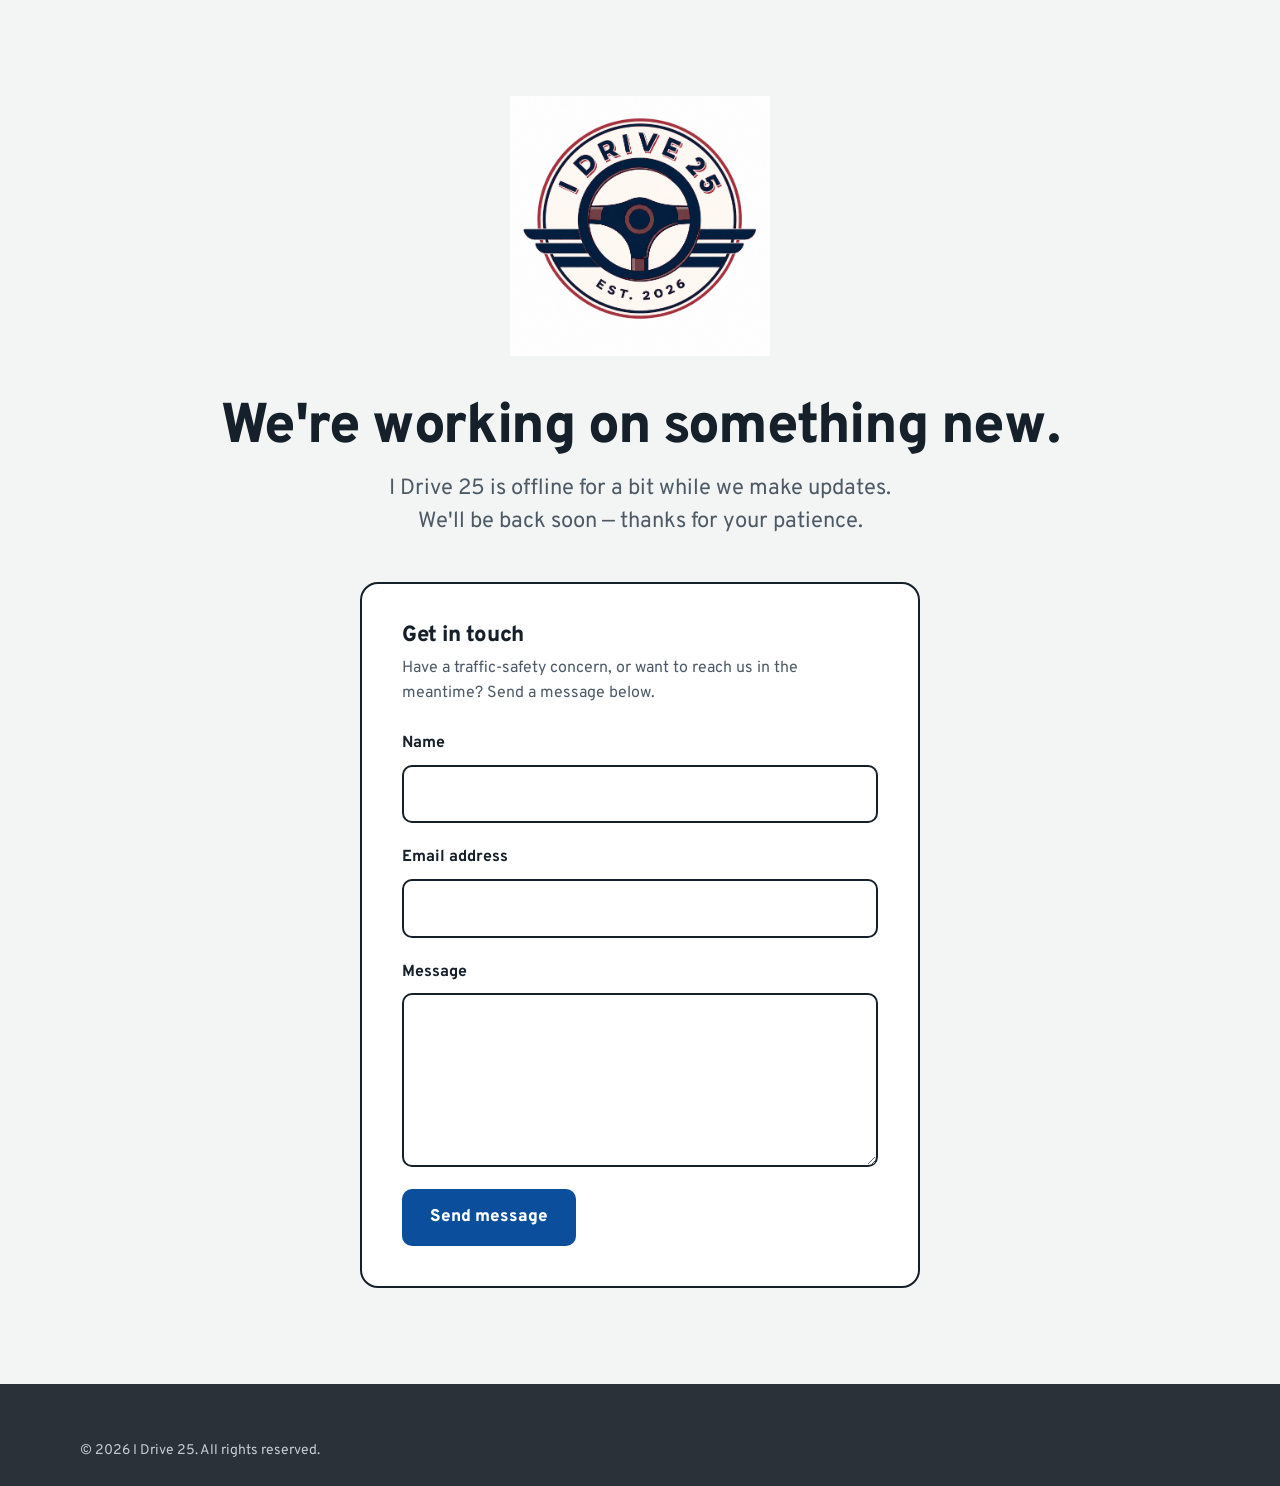
==== commit 9a9f0e63: "Add files via upload" ====
--- a/index.html
+++ b/index.html
@@ -3,8 +3,8 @@
 <head>
   <meta charset="UTF-8">
   <meta name="viewport" content="width=device-width, initial-scale=1.0">
-  <title>I Drive 25 | Safer Neighborhoods. Safer School Zones.</title>
-  <meta name="description" content="I Drive 25 is a California nonprofit focused on traffic safety awareness, safer driving, and community support for neighborhoods and school zones.">
+  <title>I Drive 25 | Coming Soon</title>
+  <meta name="description" content="I Drive 25 is a California nonprofit focused on traffic safety awareness, safer driving, and community support for neighborhoods and school zones. Our site is being updated.">
   <meta name="theme-color" content="#0b4f9c">
   <link rel="preconnect" href="https://fonts.googleapis.com">
   <link rel="preconnect" href="https://fonts.gstatic.com" crossorigin>
@@ -14,144 +14,38 @@
 <body>
   <a class="skip" href="#main">Skip to main content</a>
 
-  <header class="site-header masthead">
-    <div class="container nav-wrap masthead-inner">
-      <a class="brand" href="index.html" aria-label="I Drive 25 home">
-        <img src="logo.png" alt="I Drive 25 logo">
-      </a>
-      <button class="menu-toggle" type="button" aria-label="Open menu" aria-expanded="false" aria-controls="site-nav">&#9776;</button>
-      <nav class="nav" id="site-nav">
-        <a href="mission.html">Our Mission</a>
-        <a href="what-we-do.html">What We Do</a>
-        <a href="community.html">Community</a>
-        <a href="about.html">About</a>
-        <a class="nav-button" href="support.html">Support Us</a>
-      </nav>
+  <main id="main" class="soon-page">
+    <img class="soon-logo" src="logo.png" alt="I Drive 25 logo">
+    <h1>We're working on something new.</h1>
+    <p class="lead">I Drive 25 is offline for a bit while we make updates. We'll be back soon &mdash; thanks for your patience.</p>
+
+    <div class="soon-card">
+      <h2>Get in touch</h2>
+      <p class="soon-card-sub">Have a traffic-safety concern, or want to reach us in the meantime? Send a message below.</p>
+      <form class="contact-form" action="https://formsubmit.co/David.pecoraro@idrive25.org" method="POST" accept-charset="UTF-8">
+        <input type="hidden" name="_subject" value="New message from the I Drive 25 website">
+        <input type="hidden" name="_template" value="table">
+        <input type="hidden" name="_next" value="https://idrive25.org/index.html">
+        <input type="text" name="_honey" style="display:none" tabindex="-1" autocomplete="off">
+        <div class="field">
+          <label for="name">Name</label>
+          <input type="text" id="name" name="name" autocomplete="name" required>
+        </div>
+        <div class="field">
+          <label for="email">Email address</label>
+          <input type="email" id="email" name="email" autocomplete="email" required>
+        </div>
+        <div class="field">
+          <label for="message">Message</label>
+          <textarea id="message" name="message" rows="5" required></textarea>
+        </div>
+        <button class="button primary big" type="submit">Send message</button>
+      </form>
     </div>
-  </header>
-
-  <main id="main">
-    <section class="hero">
-      <div class="container hero-grid">
-        <div class="hero-copy">
-          <h1>25 mph can make a difference.</h1>
-          <p class="lead">
-            I Drive 25 promotes safe driving and works to protect children in neighborhoods and school zones by encouraging a 25 mph speed limit.
-          </p>
-          <div class="hero-actions">
-            <a class="button primary" href="support.html">Support I Drive 25</a>
-            <a class="button secondary" href="mission.html">Learn More</a>
-          </div>
-          <ul class="trust-row">
-            <li><strong>25 mph</strong><span>Safer-speed awareness</span></li>
-            <li><strong>School zones</strong><span>Protecting children</span></li>
-            <li><strong>Neighborhoods</strong><span>Building safer streets</span></li>
-          </ul>
-        </div>
-
-        <div class="hero-sign" aria-hidden="true">
-          <div class="sign">
-            <div class="sign-face">
-              <span class="sign-word">SPEED</span>
-              <span class="sign-word">LIMIT</span>
-              <span class="sign-num">25</span>
-            </div>
-          </div>
-          <div class="post"></div>
-        </div>
-      </div>
-    </section>
-
-    <section class="section message" aria-labelledby="message-heading">
-      <div class="container message-grid">
-        <h2 id="message-heading">Slow down. Stay alert. Look out for one another.</h2>
-        <p>Small changes in driving habits can help create safer places for families, students, pedestrians, and everyone who calls a neighborhood home.</p>
-      </div>
-    </section>
-
-    <section class="section tip" aria-labelledby="tip-heading">
-      <div class="container tip-card">
-        <div class="tip-sign" aria-hidden="true">!</div>
-        <div class="tip-copy">
-          <div class="tip-label">THIS WEEK&rsquo;S DRIVING TIP</div>
-          <h2 id="tip-heading" data-tip-title>Loading tip&hellip;</h2>
-          <p data-tip-body></p>
-        </div>
-      </div>
-    </section>
-
-    <section class="explore" aria-labelledby="explore-heading">
-      <div class="container">
-        <h2 class="sr-only" id="explore-heading">Explore I Drive 25</h2>
-        <ul class="explore-list">
-          <li><a href="mission.html"><strong>Our Mission</strong><span>Safer driving starts with awareness.</span></a></li>
-          <li><a href="what-we-do.html"><strong>What We Do</strong><span>Turning concern into community action.</span></a></li>
-          <li><a href="community.html"><strong>Community</strong><span>It takes all of us to make safer streets.</span></a></li>
-          <li><a href="about.html"><strong>About</strong><span>Built around a simple idea: slow down and look out for each other.</span></a></li>
-          <li><a href="support.html"><strong>Support Us</strong><span>Help us promote safer neighborhoods and school zones.</span></a></li>
-        </ul>
-      </div>
-    </section>
   </main>
 
-  <footer class="site-footer">
-    <div class="container footer-grid">
-      <div>
-        <a class="brand footer-brand" href="index.html"><img src="logo.png" alt="I Drive 25 logo"></a>
-        <p>Safer neighborhoods. Safer school zones. Safer choices.</p>
-      </div>
-      <div class="footer-links">
-        <a href="index.html">Home</a>
-        <a href="mission.html">Mission</a>
-        <a href="what-we-do.html">What We Do</a>
-        <a href="community.html">Community</a>
-        <a href="about.html">About</a>
-        <a href="support.html">Support</a>
-      </div>
-    </div>
+  <footer class="site-footer soon-footer">
     <div class="container copyright">&copy; 2026 I Drive 25. All rights reserved.</div>
   </footer>
-
-  <script>
-    const toggle = document.querySelector('.menu-toggle');
-    const nav = document.querySelector('.nav');
-
-    function setMenu(open) {
-      nav.classList.toggle('open', open);
-      toggle.setAttribute('aria-expanded', String(open));
-    }
-
-    toggle.addEventListener('click', () => setMenu(!nav.classList.contains('open')));
-    document.querySelectorAll('.nav a').forEach(a => a.addEventListener('click', () => setMenu(false)));
-    document.addEventListener('keydown', e => { if (e.key === 'Escape') setMenu(false); });
-
-    const TIPS = [
-      { title: "Ease off near stop signs.", body: "Come to a full, complete stop, then pause long enough to check both ways before moving again." },
-      { title: "Watch for kids between parked cars.", body: "Children can dart into the street without warning. Slow down and scan the sidewalks and gaps between vehicles as you pass." },
-      { title: "Treat 25 mph as a real limit, not a suggestion.", body: "On residential streets, even 10 mph over sharply increases stopping distance and the severity of any collision." },
-      { title: "Put the phone out of reach.", body: "A glance at a text can take your eyes off the road for several seconds—far enough to travel the length of a school bus." },
-      { title: "Yield to pedestrians at crosswalks.", body: "Come to a full stop and wave them through, even if there's no marked crosswalk sign nearby." },
-      { title: "Slow down for school buses.", body: "When a bus stops with lights flashing, stop well back and wait until the lights stop flashing and children are clear." },
-      { title: "Check mirrors before opening your door.", body: "A quick look for cyclists or pedestrians before you open the door prevents one of the most common neighborhood collisions." },
-      { title: "Leave extra space in the rain.", body: "Wet roads roughly double stopping distance. Slow down and increase your following distance in bad weather." },
-      { title: "Scan driveways as you drive by.", body: "Backing-out drivers often can't see around parked cars or hedges. Cover your brake as you pass driveways on residential streets." },
-      { title: "Take turns fully stopped.", body: "Rolling through a stop sign narrows your view of cross traffic and pedestrians. A full stop gives you time to look both ways." },
-      { title: "Model safe driving for young passengers.", body: "Kids learn driving habits by watching. Buckling up and slowing down sets the example before they're ever behind the wheel." },
-      { title: "Give cyclists at least three feet.", body: "When passing a cyclist, slow down and give as much room as you would want if the roles were reversed." }
-    ];
-    (function () {
-      const oneJan = new Date(new Date().getFullYear(), 0, 1);
-      const today = new Date();
-      const dayOfYear = Math.floor((today - oneJan) / 86400000);
-      const week = Math.floor(dayOfYear / 7);
-      const tip = TIPS[week % TIPS.length];
-      const titleEl = document.querySelector('[data-tip-title]');
-      const bodyEl = document.querySelector('[data-tip-body]');
-      if (titleEl && bodyEl) {
-        titleEl.textContent = tip.title;
-        bodyEl.textContent = tip.body;
-      }
-    })();
-  </script>
 </body>
 </html>
--- a/styles.css
+++ b/styles.css
@@ -176,6 +176,31 @@
 .message-grid{display:grid;grid-template-columns:minmax(0,1.2fr) minmax(0,.8fr);gap:clamp(28px,6vw,80px);align-items:end}
 .message h2{color:#fff;margin:0;font-size:clamp(32px,4.4vw,54px)}
 .message p{margin:0;color:#d0d8df}
+
+/* Coming-soon page */
+.soon-page{
+  min-height:100vh;
+  display:flex;flex-direction:column;align-items:center;justify-content:center;
+  text-align:center;
+  padding:clamp(56px,10vw,96px) 20px;
+  background:var(--paper);
+}
+.soon-logo{
+  width:clamp(170px,26vw,260px);height:auto;object-fit:contain;
+  margin-bottom:clamp(28px,5vw,44px);
+}
+.soon-page h1{font-size:clamp(34px,5vw,56px);max-width:18em;margin:0 0 16px}
+.soon-page .lead{max-width:34rem;margin:0 0 44px}
+.soon-card{
+  width:100%;max-width:560px;text-align:left;
+  background:#fff;
+  border:2px solid var(--ink);border-radius:18px;
+  padding:clamp(28px,4vw,40px);
+}
+.soon-card h2{font-size:22px;margin:0 0 8px}
+.soon-card-sub{margin:0 0 24px;color:var(--muted);font-size:16px}
+.soon-footer{padding:28px 0;background:transparent;color:var(--muted)}
+.soon-footer .copyright{border-top:0;margin-top:0;padding-top:0}
 
 /* Weekly driving tip */
 .tip{padding-top:0}
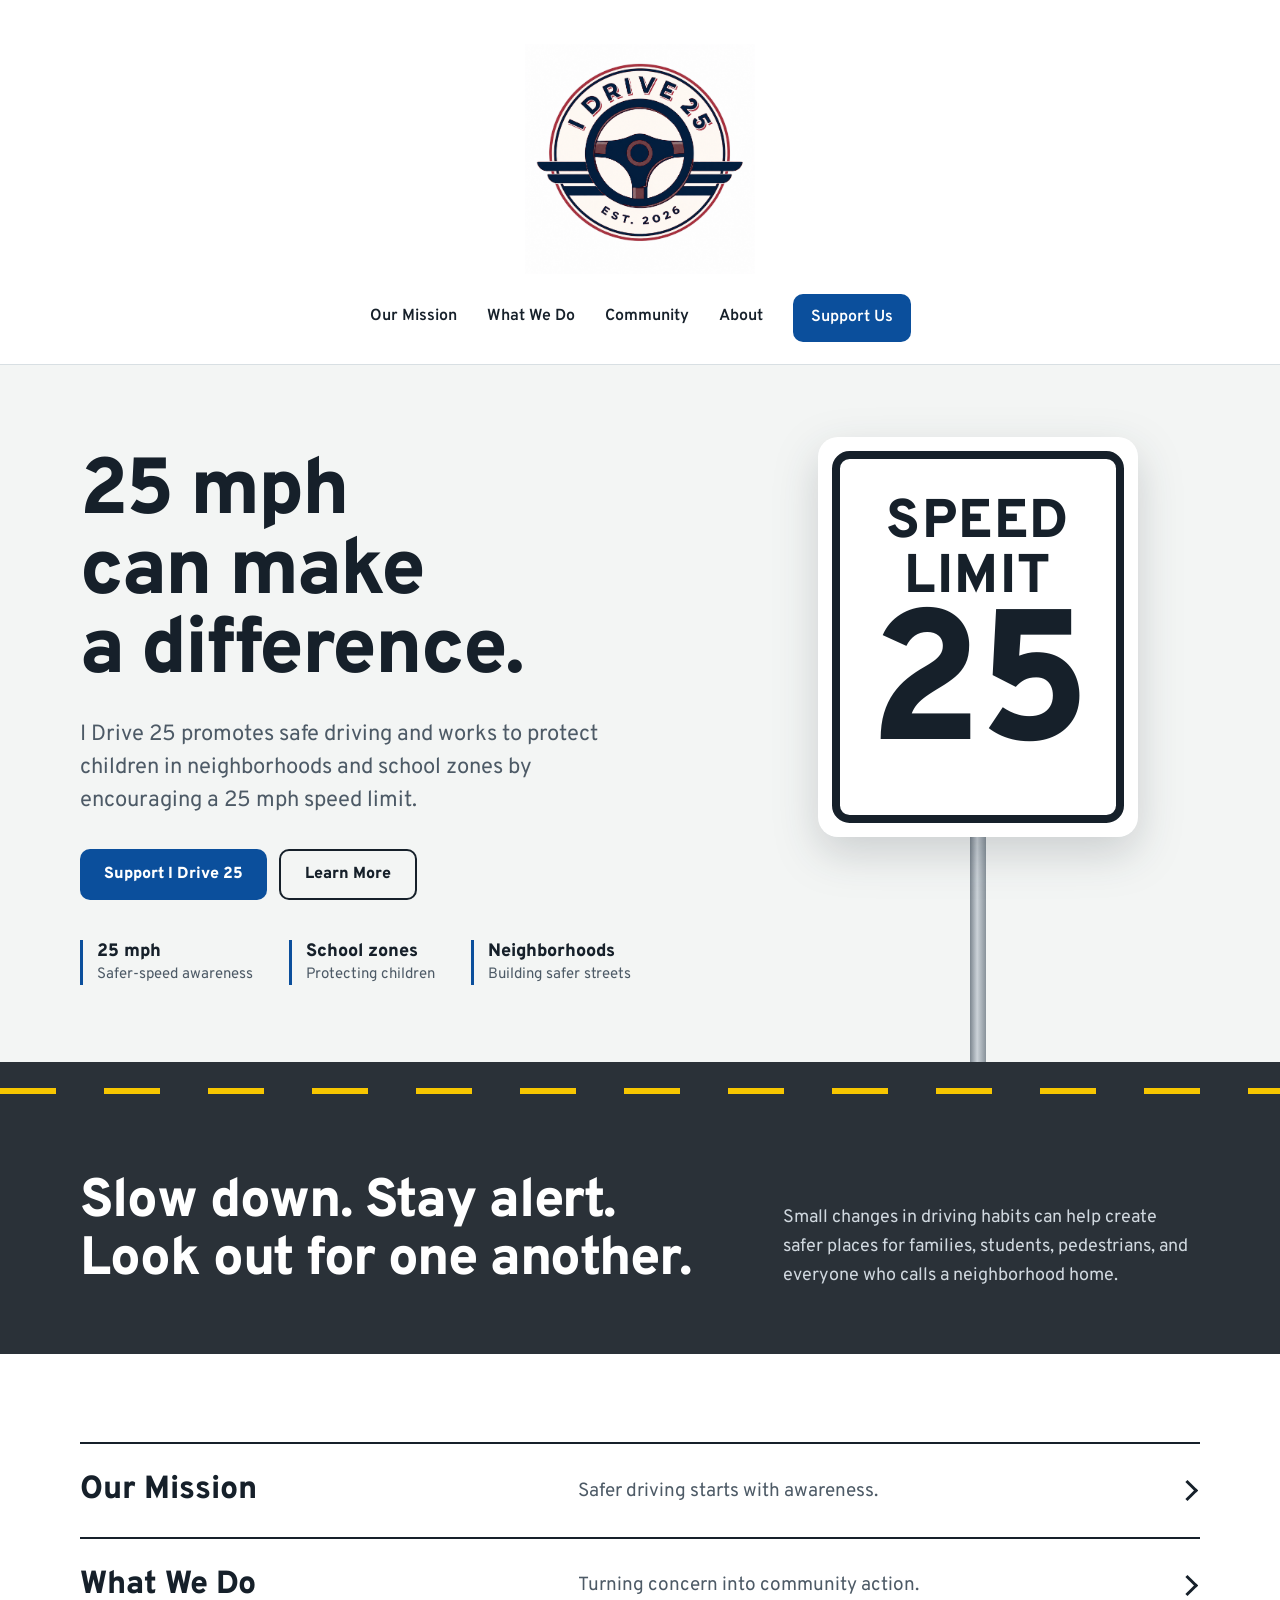
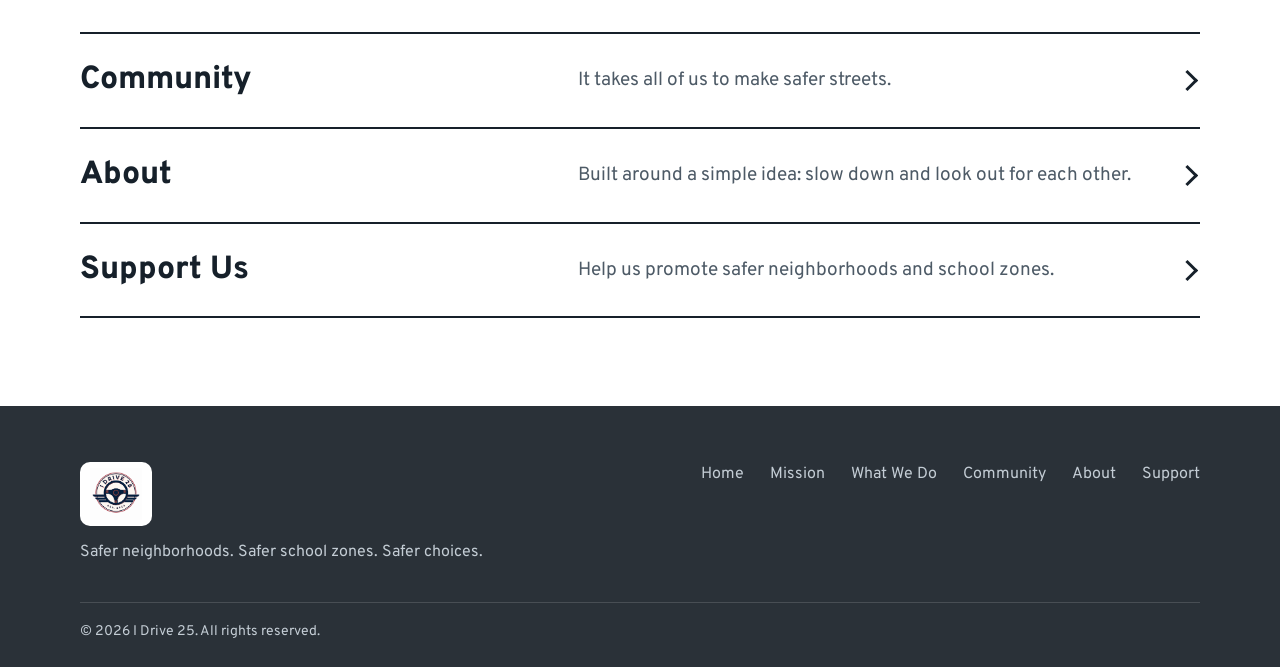
==== commit 349b2108: "Add files via upload" ====
--- a/index.html
+++ b/index.html
@@ -3,8 +3,8 @@
 <head>
   <meta charset="UTF-8">
   <meta name="viewport" content="width=device-width, initial-scale=1.0">
-  <title>I Drive 25 | Coming Soon</title>
-  <meta name="description" content="I Drive 25 is a California nonprofit focused on traffic safety awareness, safer driving, and community support for neighborhoods and school zones. Our site is being updated.">
+  <title>I Drive 25 | Safer Neighborhoods. Safer School Zones.</title>
+  <meta name="description" content="I Drive 25 is a California nonprofit focused on traffic safety awareness, safer driving, and community support for neighborhoods and school zones.">
   <meta name="theme-color" content="#0b4f9c">
   <link rel="preconnect" href="https://fonts.googleapis.com">
   <link rel="preconnect" href="https://fonts.gstatic.com" crossorigin>
@@ -14,38 +14,105 @@
 <body>
   <a class="skip" href="#main">Skip to main content</a>
 
-  <main id="main" class="soon-page">
-    <img class="soon-logo" src="logo.png" alt="I Drive 25 logo">
-    <h1>We're working on something new.</h1>
-    <p class="lead">I Drive 25 is offline for a bit while we make updates. We'll be back soon &mdash; thanks for your patience.</p>
+  <header class="site-header masthead">
+    <div class="container nav-wrap masthead-inner">
+      <a class="brand" href="index.html" aria-label="I Drive 25 home">
+        <img src="logo.png" alt="I Drive 25 logo">
+      </a>
+      <button class="menu-toggle" type="button" aria-label="Open menu" aria-expanded="false" aria-controls="site-nav">&#9776;</button>
+      <nav class="nav" id="site-nav">
+        <a href="mission.html">Our Mission</a>
+        <a href="what-we-do.html">What We Do</a>
+        <a href="community.html">Community</a>
+        <a href="about.html">About</a>
+        <a class="nav-button" href="support.html">Support Us</a>
+      </nav>
+    </div>
+  </header>
 
-    <div class="soon-card">
-      <h2>Get in touch</h2>
-      <p class="soon-card-sub">Have a traffic-safety concern, or want to reach us in the meantime? Send a message below.</p>
-      <form class="contact-form" action="https://formsubmit.co/David.pecoraro@idrive25.org" method="POST" accept-charset="UTF-8">
-        <input type="hidden" name="_subject" value="New message from the I Drive 25 website">
-        <input type="hidden" name="_template" value="table">
-        <input type="hidden" name="_next" value="https://idrive25.org/index.html">
-        <input type="text" name="_honey" style="display:none" tabindex="-1" autocomplete="off">
-        <div class="field">
-          <label for="name">Name</label>
-          <input type="text" id="name" name="name" autocomplete="name" required>
+  <main id="main">
+    <section class="hero">
+      <div class="container hero-grid">
+        <div class="hero-copy">
+          <h1>25 mph can make a difference.</h1>
+          <p class="lead">
+            I Drive 25 promotes safe driving and works to protect children in neighborhoods and school zones by encouraging a 25 mph speed limit.
+          </p>
+          <div class="hero-actions">
+            <a class="button primary" href="support.html">Support I Drive 25</a>
+            <a class="button secondary" href="mission.html">Learn More</a>
+          </div>
+          <ul class="trust-row">
+            <li><strong>25 mph</strong><span>Safer-speed awareness</span></li>
+            <li><strong>School zones</strong><span>Protecting children</span></li>
+            <li><strong>Neighborhoods</strong><span>Building safer streets</span></li>
+          </ul>
         </div>
-        <div class="field">
-          <label for="email">Email address</label>
-          <input type="email" id="email" name="email" autocomplete="email" required>
+
+        <div class="hero-sign" aria-hidden="true">
+          <div class="sign">
+            <div class="sign-face">
+              <span class="sign-word">SPEED</span>
+              <span class="sign-word">LIMIT</span>
+              <span class="sign-num">25</span>
+            </div>
+          </div>
+          <div class="post"></div>
         </div>
-        <div class="field">
-          <label for="message">Message</label>
-          <textarea id="message" name="message" rows="5" required></textarea>
-        </div>
-        <button class="button primary big" type="submit">Send message</button>
-      </form>
-    </div>
+      </div>
+    </section>
+
+    <section class="section message" aria-labelledby="message-heading">
+      <div class="container message-grid">
+        <h2 id="message-heading">Slow down. Stay alert. Look out for one another.</h2>
+        <p>Small changes in driving habits can help create safer places for families, students, pedestrians, and everyone who calls a neighborhood home.</p>
+      </div>
+    </section>
+
+    <section class="explore" aria-labelledby="explore-heading">
+      <div class="container">
+        <h2 class="sr-only" id="explore-heading">Explore I Drive 25</h2>
+        <ul class="explore-list">
+          <li><a href="mission.html"><strong>Our Mission</strong><span>Safer driving starts with awareness.</span></a></li>
+          <li><a href="what-we-do.html"><strong>What We Do</strong><span>Turning concern into community action.</span></a></li>
+          <li><a href="community.html"><strong>Community</strong><span>It takes all of us to make safer streets.</span></a></li>
+          <li><a href="about.html"><strong>About</strong><span>Built around a simple idea: slow down and look out for each other.</span></a></li>
+          <li><a href="support.html"><strong>Support Us</strong><span>Help us promote safer neighborhoods and school zones.</span></a></li>
+        </ul>
+      </div>
+    </section>
   </main>
 
-  <footer class="site-footer soon-footer">
+  <footer class="site-footer">
+    <div class="container footer-grid">
+      <div>
+        <a class="brand footer-brand" href="index.html"><img src="logo.png" alt="I Drive 25 logo"></a>
+        <p>Safer neighborhoods. Safer school zones. Safer choices.</p>
+      </div>
+      <div class="footer-links">
+        <a href="index.html">Home</a>
+        <a href="mission.html">Mission</a>
+        <a href="what-we-do.html">What We Do</a>
+        <a href="community.html">Community</a>
+        <a href="about.html">About</a>
+        <a href="support.html">Support</a>
+      </div>
+    </div>
     <div class="container copyright">&copy; 2026 I Drive 25. All rights reserved.</div>
   </footer>
+
+  <script>
+    const toggle = document.querySelector('.menu-toggle');
+    const nav = document.querySelector('.nav');
+
+    function setMenu(open) {
+      nav.classList.toggle('open', open);
+      toggle.setAttribute('aria-expanded', String(open));
+    }
+
+    toggle.addEventListener('click', () => setMenu(!nav.classList.contains('open')));
+    document.querySelectorAll('.nav a').forEach(a => a.addEventListener('click', () => setMenu(false)));
+    document.addEventListener('keydown', e => { if (e.key === 'Escape') setMenu(false); });
+  </script>
 </body>
 </html>
--- a/styles.css
+++ b/styles.css
@@ -366,7 +366,7 @@
 /* Footer */
 .site-footer{background:var(--asphalt);color:#c3ccd4;padding:56px 0 24px}
 .footer-grid{display:flex;flex-wrap:wrap;justify-content:space-between;gap:40px}
-.footer-brand img{height:64px;width:auto;max-width:280px;filter:brightness(0) invert(1);opacity:.95}
+.footer-brand img{height:64px;width:auto;max-width:280px;background:#fff;padding:6px 10px;border-radius:10px}
 .footer-grid p{margin:14px 0 0;font-size:16px}
 .footer-links{display:flex;flex-wrap:wrap;gap:12px 26px;font-size:16px}
 .footer-links a:hover{color:#fff;text-decoration:underline}
@@ -403,7 +403,7 @@
   .container{width:min(100% - 32px,1120px)}
   .nav-wrap{height:82px}
   .brand img{height:56px;max-width:230px}
-  .footer-brand img{height:52px}
+  .footer-brand img{height:64px;width:auto;max-width:280px;background:#fff;padding:6px 10px;border-radius:10px}
   .masthead .brand img{height:132px}
   .program{gap:18px}
   .explore-list a{grid-template-columns:minmax(0,1fr) 20px;padding:22px 0}
@@ -412,3 +412,7 @@
   .tip-card{grid-template-columns:1fr}
   .tip-sign{margin-bottom:4px}
 }
+
+.message{padding-bottom:clamp(40px,5vw,64px)}
+.tip{padding-top:clamp(40px,5vw,64px)}
+.tip+.explore{padding-top:clamp(40px,5vw,64px)}
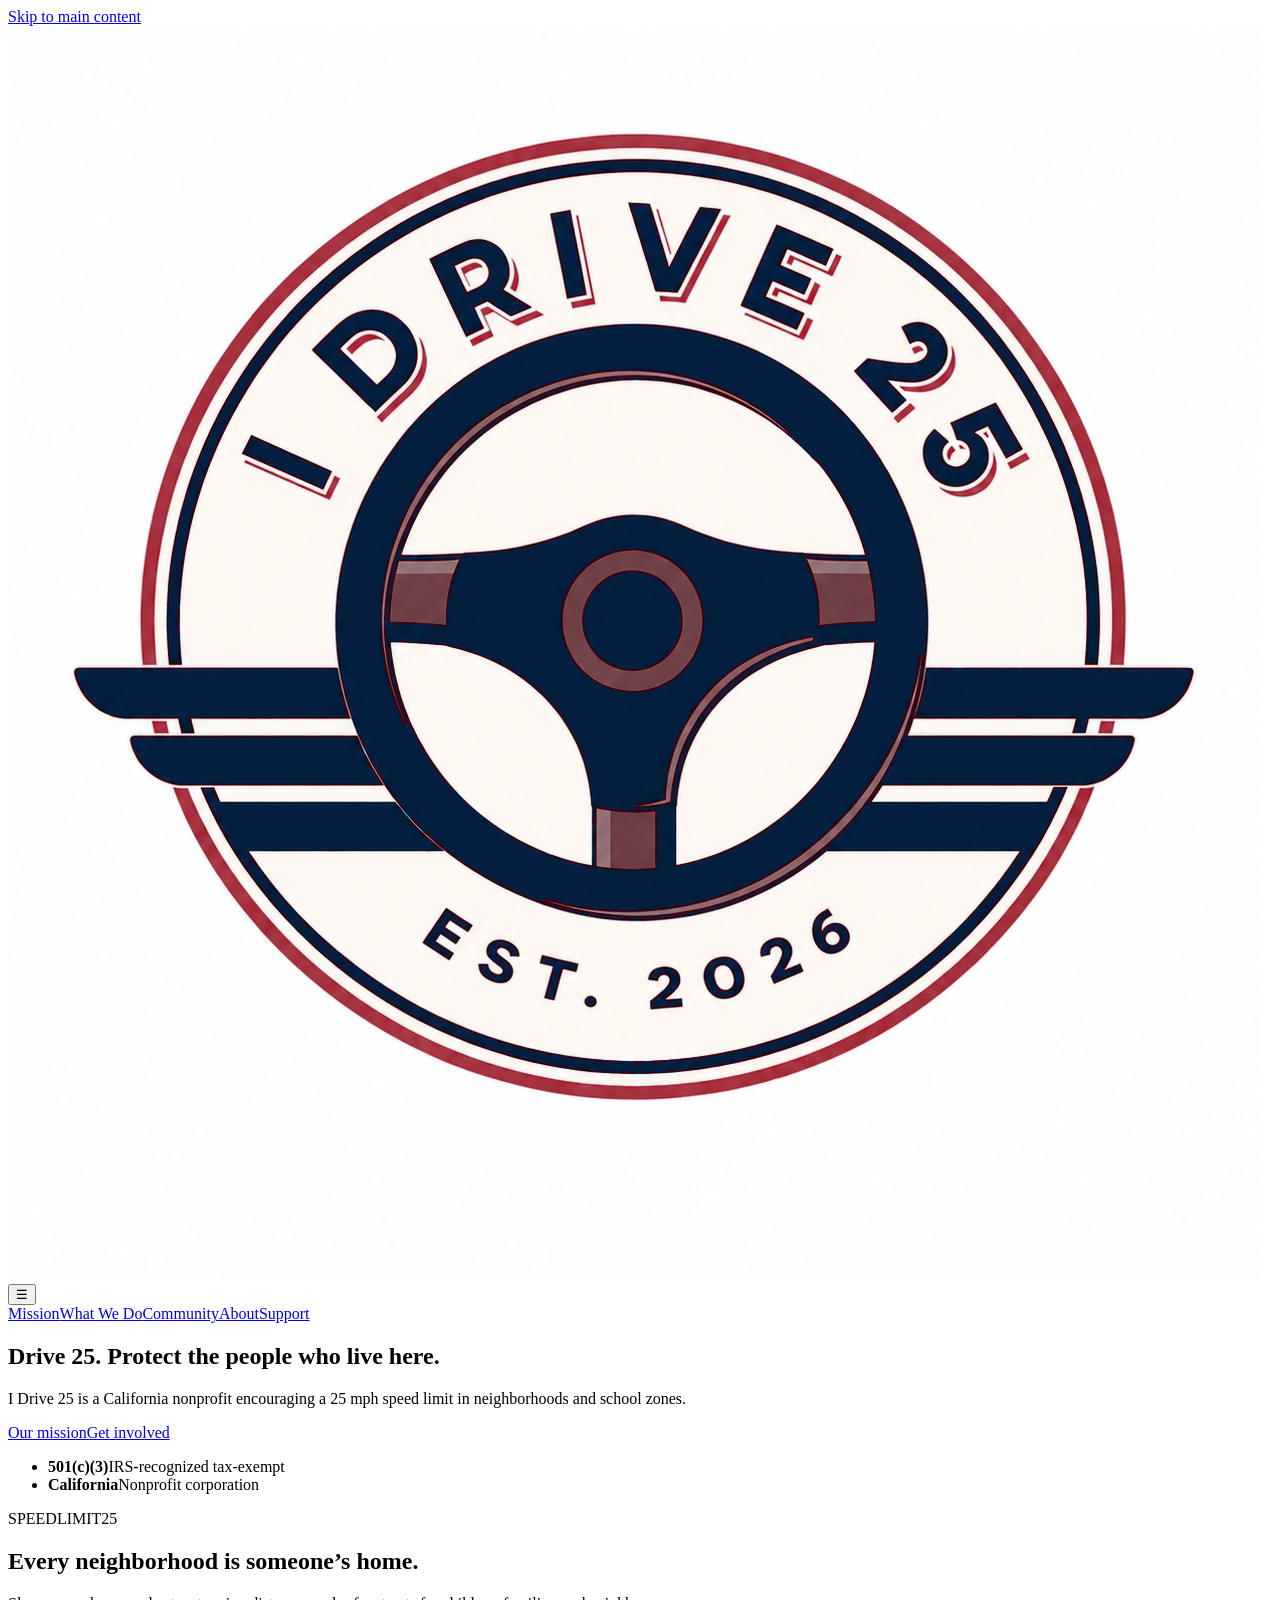
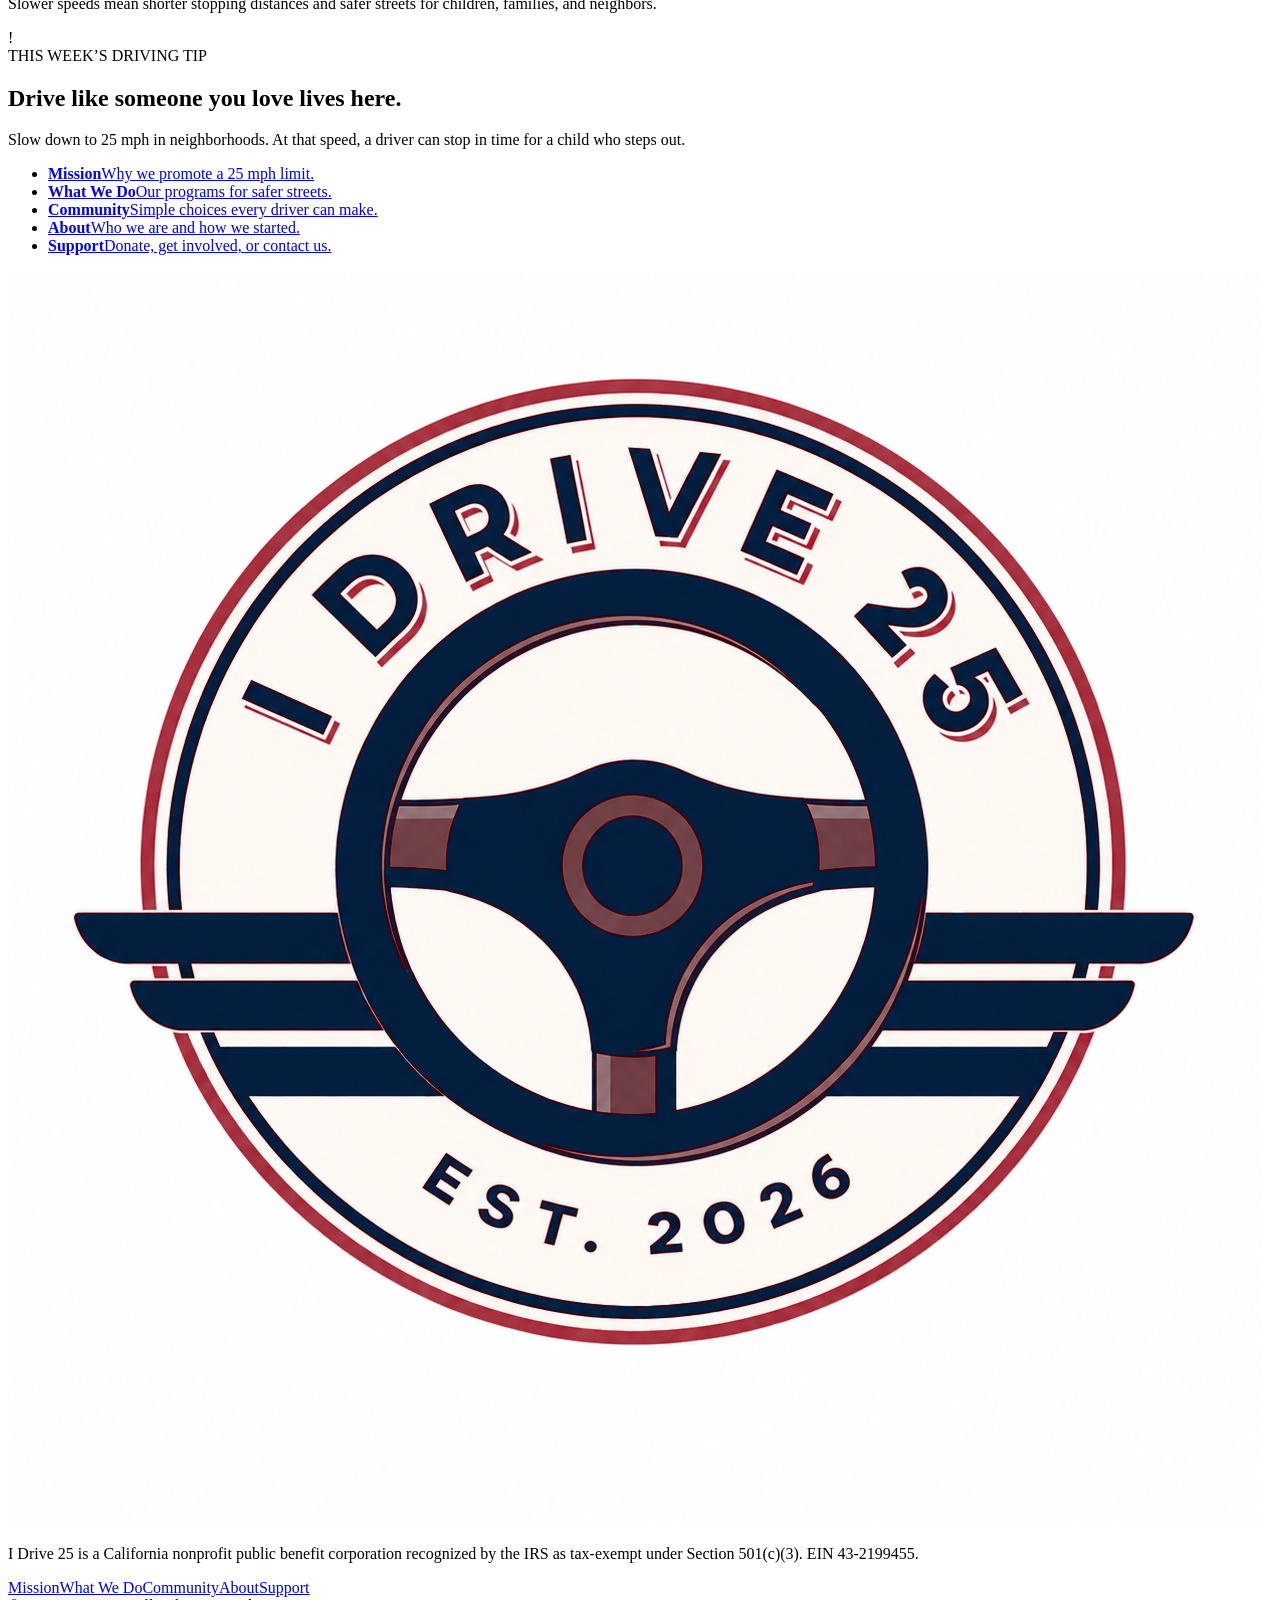
==== commit b4b07021: "Add files via upload" ====
--- a/index.html
+++ b/index.html
@@ -1,118 +1,37 @@
 <!DOCTYPE html>
-<html lang="en">
-<head>
-  <meta charset="UTF-8">
-  <meta name="viewport" content="width=device-width, initial-scale=1.0">
-  <title>I Drive 25 | Safer Neighborhoods. Safer School Zones.</title>
-  <meta name="description" content="I Drive 25 is a California nonprofit focused on traffic safety awareness, safer driving, and community support for neighborhoods and school zones.">
-  <meta name="theme-color" content="#0b4f9c">
-  <link rel="preconnect" href="https://fonts.googleapis.com">
-  <link rel="preconnect" href="https://fonts.gstatic.com" crossorigin>
-  <link rel="stylesheet" href="https://fonts.googleapis.com/css2?family=Overpass:wght@400;600;700;800;900&display=swap">
-  <link rel="stylesheet" href="styles.css">
-</head>
-<body>
-  <a class="skip" href="#main">Skip to main content</a>
-
-  <header class="site-header masthead">
-    <div class="container nav-wrap masthead-inner">
-      <a class="brand" href="index.html" aria-label="I Drive 25 home">
-        <img src="logo.png" alt="I Drive 25 logo">
-      </a>
-      <button class="menu-toggle" type="button" aria-label="Open menu" aria-expanded="false" aria-controls="site-nav">&#9776;</button>
-      <nav class="nav" id="site-nav">
-        <a href="mission.html">Our Mission</a>
-        <a href="what-we-do.html">What We Do</a>
-        <a href="community.html">Community</a>
-        <a href="about.html">About</a>
-        <a class="nav-button" href="support.html">Support Us</a>
-      </nav>
-    </div>
-  </header>
-
-  <main id="main">
-    <section class="hero">
-      <div class="container hero-grid">
-        <div class="hero-copy">
-          <h1>25 mph can make a difference.</h1>
-          <p class="lead">
-            I Drive 25 promotes safe driving and works to protect children in neighborhoods and school zones by encouraging a 25 mph speed limit.
-          </p>
-          <div class="hero-actions">
-            <a class="button primary" href="support.html">Support I Drive 25</a>
-            <a class="button secondary" href="mission.html">Learn More</a>
-          </div>
-          <ul class="trust-row">
-            <li><strong>25 mph</strong><span>Safer-speed awareness</span></li>
-            <li><strong>School zones</strong><span>Protecting children</span></li>
-            <li><strong>Neighborhoods</strong><span>Building safer streets</span></li>
-          </ul>
-        </div>
-
-        <div class="hero-sign" aria-hidden="true">
-          <div class="sign">
-            <div class="sign-face">
-              <span class="sign-word">SPEED</span>
-              <span class="sign-word">LIMIT</span>
-              <span class="sign-num">25</span>
-            </div>
-          </div>
-          <div class="post"></div>
-        </div>
-      </div>
-    </section>
-
-    <section class="section message" aria-labelledby="message-heading">
-      <div class="container message-grid">
-        <h2 id="message-heading">Slow down. Stay alert. Look out for one another.</h2>
-        <p>Small changes in driving habits can help create safer places for families, students, pedestrians, and everyone who calls a neighborhood home.</p>
-      </div>
-    </section>
-
-    <section class="explore" aria-labelledby="explore-heading">
-      <div class="container">
-        <h2 class="sr-only" id="explore-heading">Explore I Drive 25</h2>
-        <ul class="explore-list">
-          <li><a href="mission.html"><strong>Our Mission</strong><span>Safer driving starts with awareness.</span></a></li>
-          <li><a href="what-we-do.html"><strong>What We Do</strong><span>Turning concern into community action.</span></a></li>
-          <li><a href="community.html"><strong>Community</strong><span>It takes all of us to make safer streets.</span></a></li>
-          <li><a href="about.html"><strong>About</strong><span>Built around a simple idea: slow down and look out for each other.</span></a></li>
-          <li><a href="support.html"><strong>Support Us</strong><span>Help us promote safer neighborhoods and school zones.</span></a></li>
-        </ul>
-      </div>
-    </section>
-  </main>
-
-  <footer class="site-footer">
-    <div class="container footer-grid">
-      <div>
-        <a class="brand footer-brand" href="index.html"><img src="logo.png" alt="I Drive 25 logo"></a>
-        <p>Safer neighborhoods. Safer school zones. Safer choices.</p>
-      </div>
-      <div class="footer-links">
-        <a href="index.html">Home</a>
-        <a href="mission.html">Mission</a>
-        <a href="what-we-do.html">What We Do</a>
-        <a href="community.html">Community</a>
-        <a href="about.html">About</a>
-        <a href="support.html">Support</a>
-      </div>
-    </div>
-    <div class="container copyright">&copy; 2026 I Drive 25. All rights reserved.</div>
-  </footer>
-
-  <script>
-    const toggle = document.querySelector('.menu-toggle');
-    const nav = document.querySelector('.nav');
-
-    function setMenu(open) {
-      nav.classList.toggle('open', open);
-      toggle.setAttribute('aria-expanded', String(open));
-    }
-
-    toggle.addEventListener('click', () => setMenu(!nav.classList.contains('open')));
-    document.querySelectorAll('.nav a').forEach(a => a.addEventListener('click', () => setMenu(false)));
-    document.addEventListener('keydown', e => { if (e.key === 'Escape') setMenu(false); });
-  </script>
-</body>
-</html>
+<html lang="en"><head><meta charset="UTF-8"><meta name="viewport" content="width=device-width, initial-scale=1.0">
+<title>I Drive 25 | Safer Neighborhoods and School Zones</title><meta name="description" content="I Drive 25 is a California 501(c)(3) nonprofit promoting a 25 mph speed limit in neighborhoods and school zones."><meta name="theme-color" content="#0b4f9c">
+<link rel="preconnect" href="https://fonts.googleapis.com"><link rel="preconnect" href="https://fonts.gstatic.com" crossorigin>
+<link rel="stylesheet" href="https://fonts.googleapis.com/css2?family=Overpass:wght@400;600;700;800;900&display=swap">
+<link rel="stylesheet" href="styles.css"></head><body>
+<a class="skip" href="#main">Skip to main content</a>
+<header class="site-header masthead"><div class="container nav-wrap">
+<a class="brand" href="index.html"><img src="logo.png" alt="I Drive 25 logo"></a>
+<button class="menu-toggle" aria-expanded="false" aria-controls="nav" aria-label="Menu">&#9776;</button>
+<nav class="nav" id="nav" aria-label="Main"><a href="mission.html">Mission</a><a href="what-we-do.html">What We Do</a><a href="community.html">Community</a><a href="about.html">About</a><a class="nav-button button primary" href="support.html">Support</a></nav>
+</div></header>
+<main id="main"><section class="hero"><div class="container hero-grid">
+<div class="hero-copy"><h1>Drive 25. Protect the people who live here.</h1>
+<p class="lead">I Drive 25 is a California nonprofit encouraging a 25 mph speed limit in neighborhoods and school zones.</p>
+<div class="hero-actions"><a class="button primary big" href="mission.html">Our mission</a><a class="button secondary big" href="support.html">Get involved</a></div>
+<ul class="trust-row"><li><strong>501(c)(3)</strong><span>IRS-recognized tax-exempt</span></li><li><strong>California</strong><span>Nonprofit corporation</span></li></ul></div>
+<div class="hero-sign"><div class="sign"><div class="sign-face"><span class="sign-word">SPEED</span><span class="sign-word">LIMIT</span><span class="sign-num">25</span></div></div><div class="post"></div></div>
+</div></section>
+<section class="message"><div class="container message-grid"><h2>Every neighborhood is someone&rsquo;s home.</h2>
+<p>Slower speeds mean shorter stopping distances and safer streets for children, families, and neighbors.</p></div></section>
+<section class="section tip"><div class="container"><div class="tip-card"><div class="tip-sign" aria-hidden="true">!</div>
+<div class="tip-copy"><div class="tip-label">THIS WEEK&rsquo;S DRIVING TIP</div><h2>Drive like someone you love lives here.</h2><p id="tip-text">Slow down to 25 mph in neighborhoods. At that speed, a driver can stop in time for a child who steps out.</p></div></div></div></section>
+<section class="explore"><div class="container"><ul class="explore-list">
+<li><a href="mission.html"><strong>Mission</strong><span>Why we promote a 25 mph limit.</span></a></li>
+<li><a href="what-we-do.html"><strong>What We Do</strong><span>Our programs for safer streets.</span></a></li>
+<li><a href="community.html"><strong>Community</strong><span>Simple choices every driver can make.</span></a></li>
+<li><a href="about.html"><strong>About</strong><span>Who we are and how we started.</span></a></li>
+<li><a href="support.html"><strong>Support</strong><span>Donate, get involved, or contact us.</span></a></li></ul></div></section></main>
+<footer class="site-footer"><div class="container">
+<div class="footer-grid"><div class="footer-brand"><img src="logo.png" alt="I Drive 25"><p>I Drive 25 is a California nonprofit public benefit corporation recognized by the IRS as tax-exempt under Section 501(c)(3). EIN 43-2199455.</p></div>
+<nav class="footer-links" aria-label="Footer"><a href="mission.html">Mission</a><a href="what-we-do.html">What We Do</a><a href="community.html">Community</a><a href="about.html">About</a><a href="support.html">Support</a></nav></div>
+<div class="copyright">&copy; 2026 I Drive 25. All rights reserved.</div></div></footer>
+<script>
+var t=document.querySelector('.menu-toggle'),n=document.getElementById('nav');
+t.addEventListener('click',function(){var o=n.classList.toggle('open');t.setAttribute('aria-expanded',o)});
+</script><script>var TIPS=["Slow down to 25 mph in neighborhoods. At that speed, a driver can stop in time for a child who steps out.", "Treat every crosswalk as occupied. Look both ways, even when you have the right of way.", "Put the phone away before you start the car. A text takes your eyes off the road for about five seconds.", "Leave early. Most speeding starts with running late.", "In a school zone, watch for crossing guards and follow their signals every time.", "Look for kids near parked cars. They can step out where you least expect them.", "Check for cyclists before you turn or open your door.", "Keep a full car length of space for every 10 mph of speed, and more when roads are wet.", "Stop fully at stop signs. Rolling stops are how pedestrians get hit.", "Pay extra attention at dawn, dusk, and after dark, when people are harder to see.", "Be the example. Passengers, especially young ones, learn how to drive by watching you.", "Wave pedestrians across and be patient. A few seconds can save a life."];var d=new Date(),s=new Date(d.getFullYear(),0,0),day=Math.floor((d-s)/864e5),i=Math.floor(day/7)%TIPS.length;var e=document.getElementById('tip-text');if(e)e.textContent=TIPS[i];</script></body></html>
